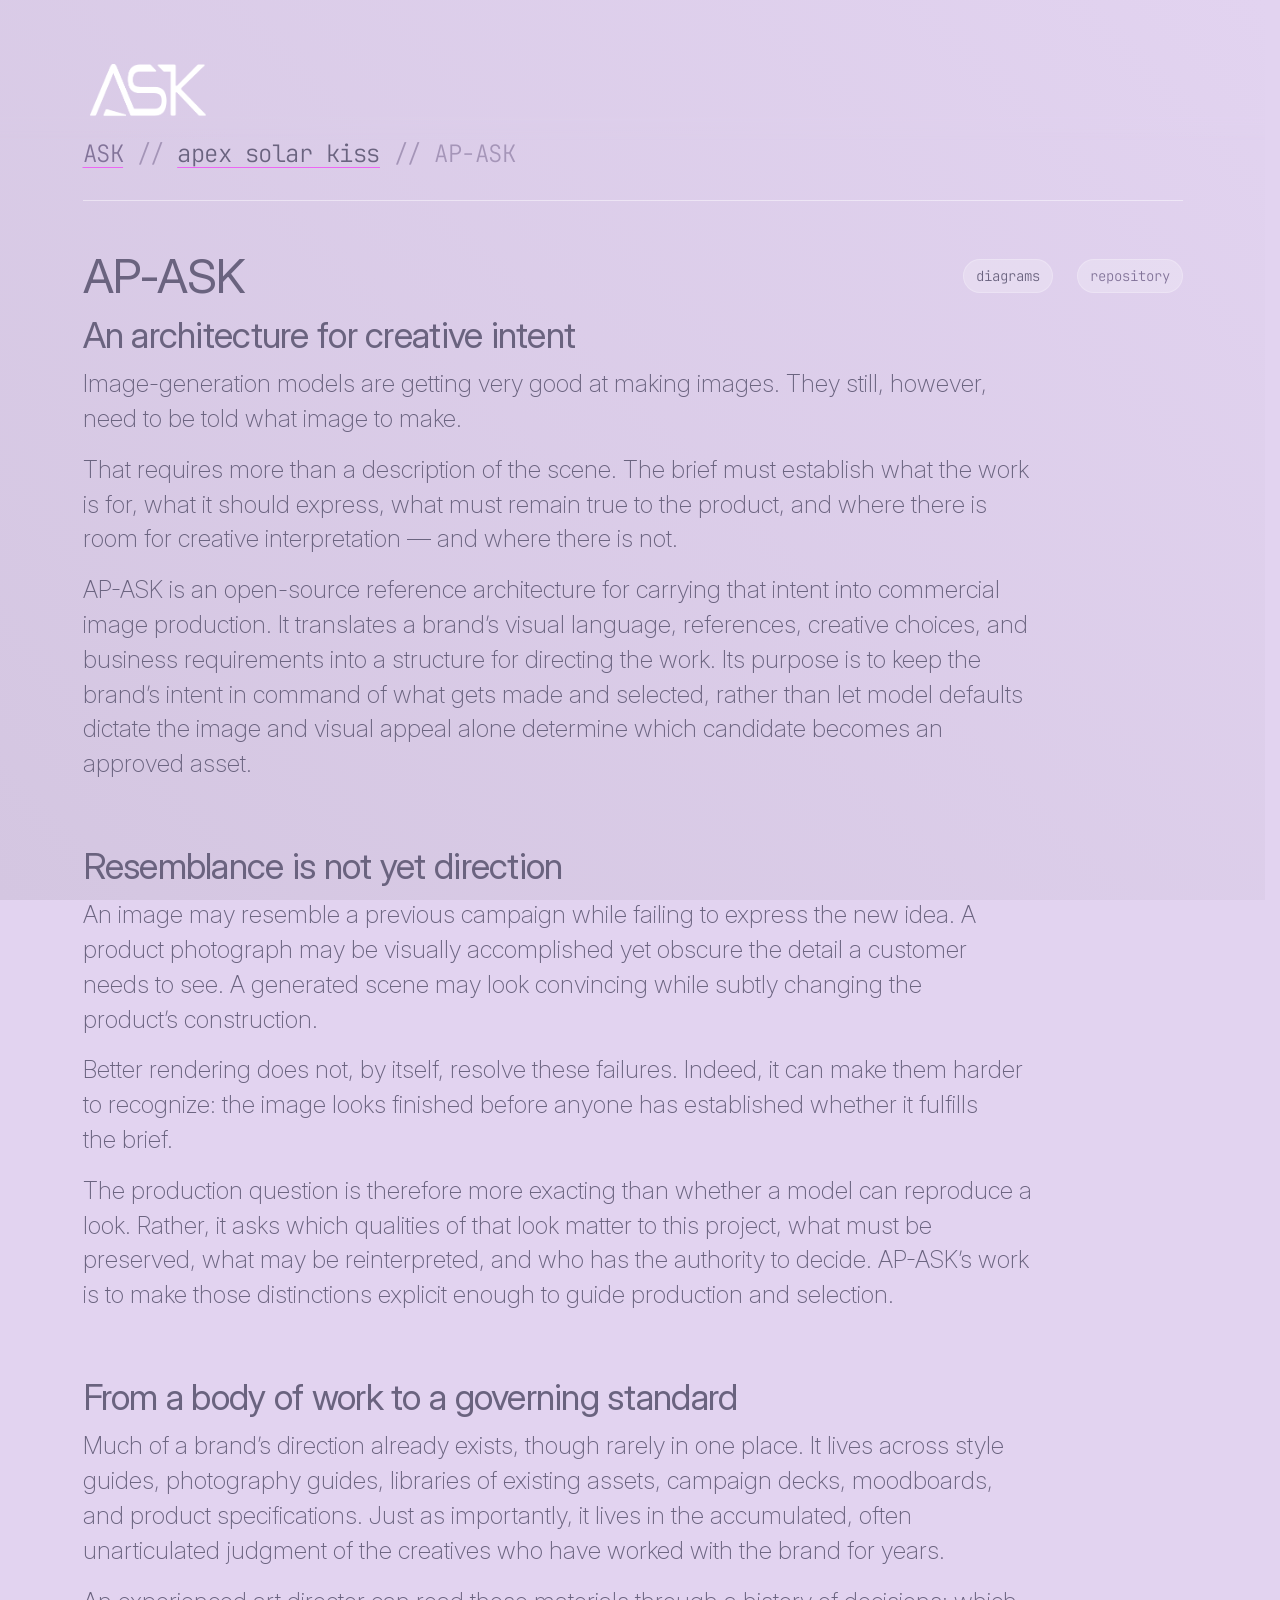
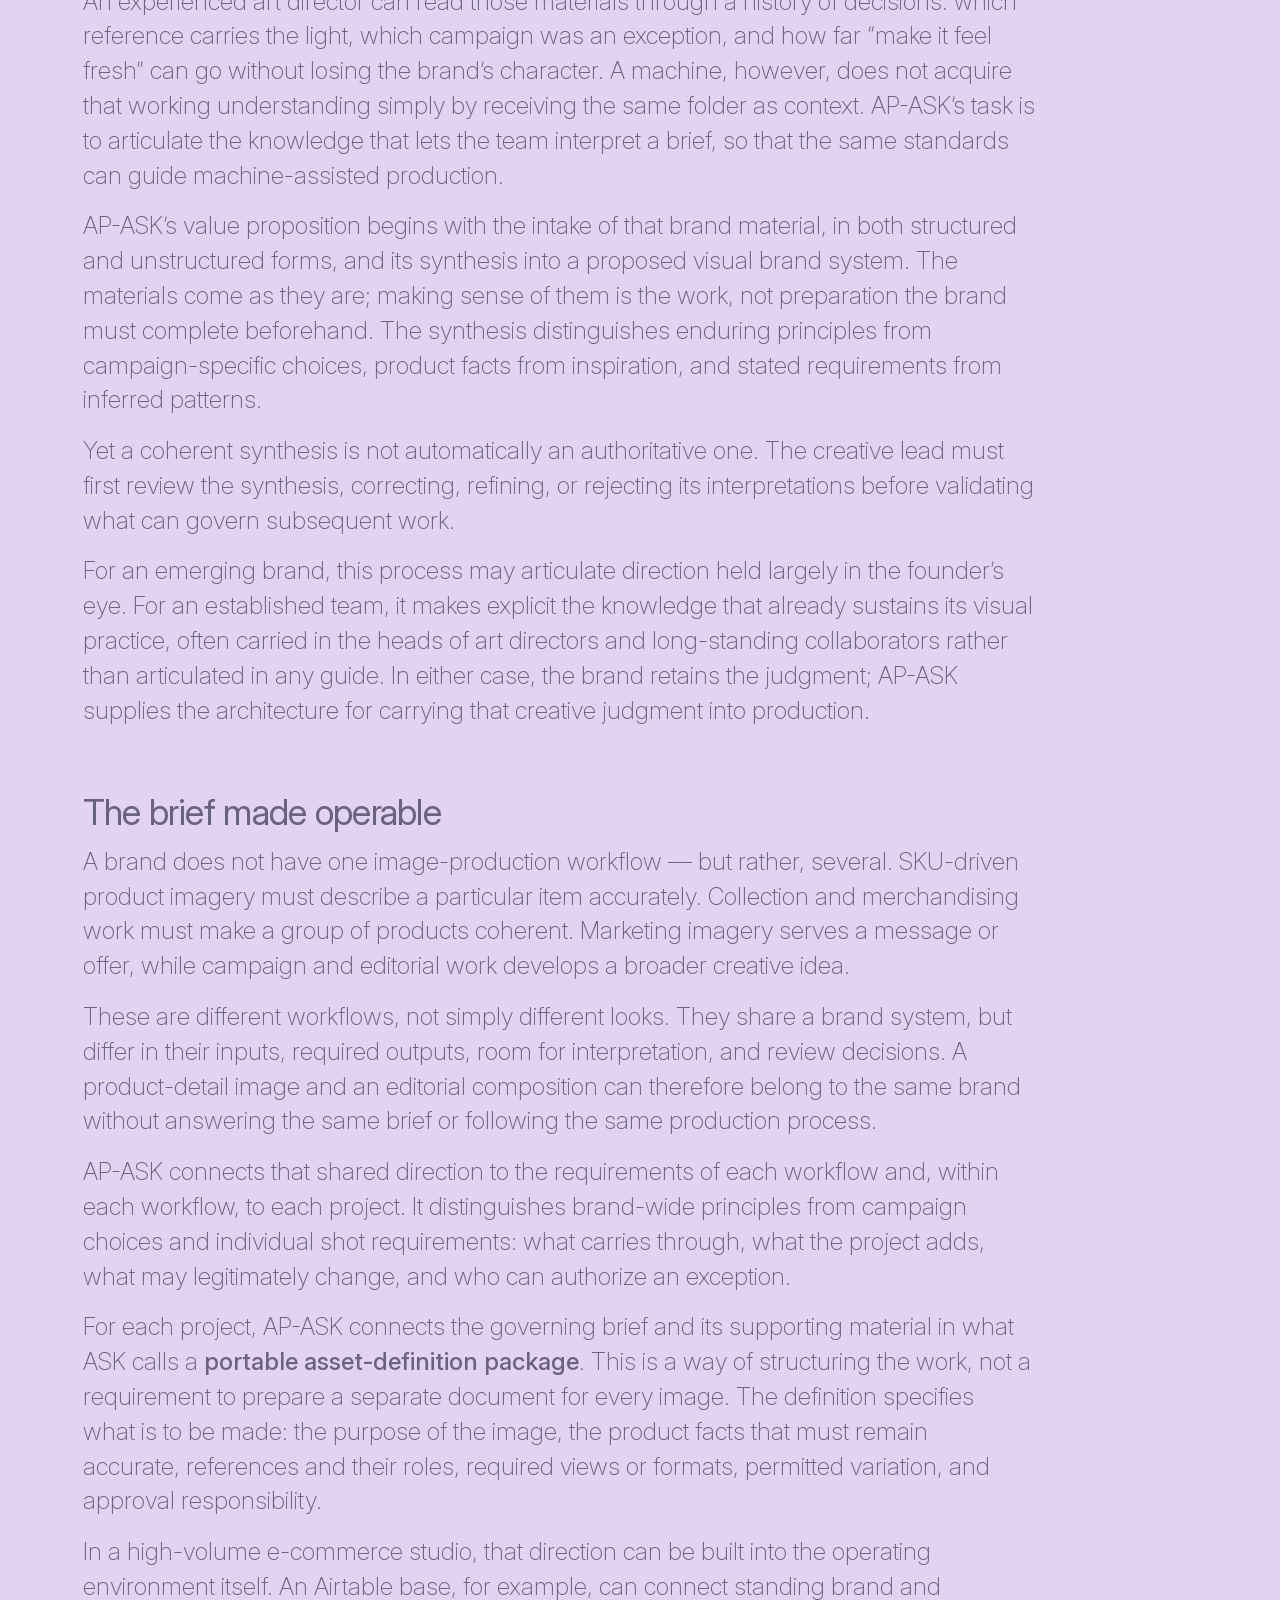
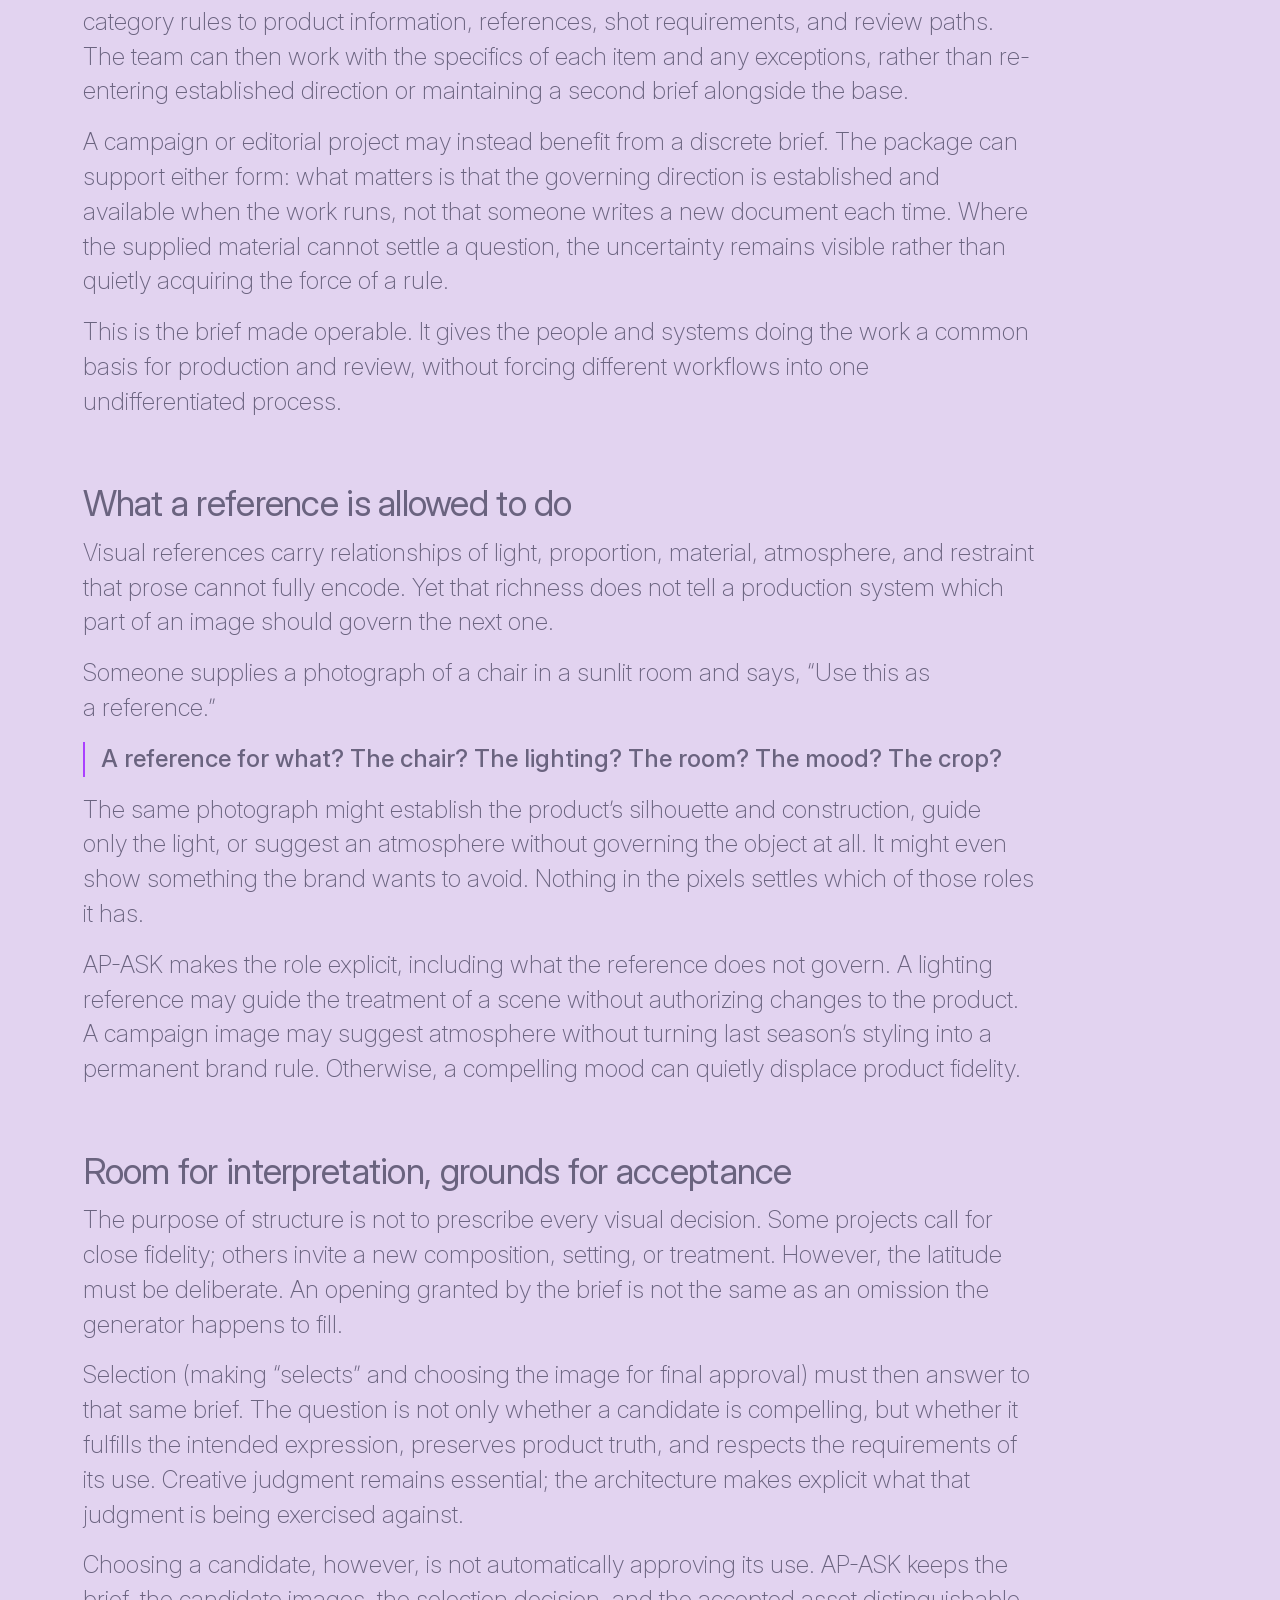
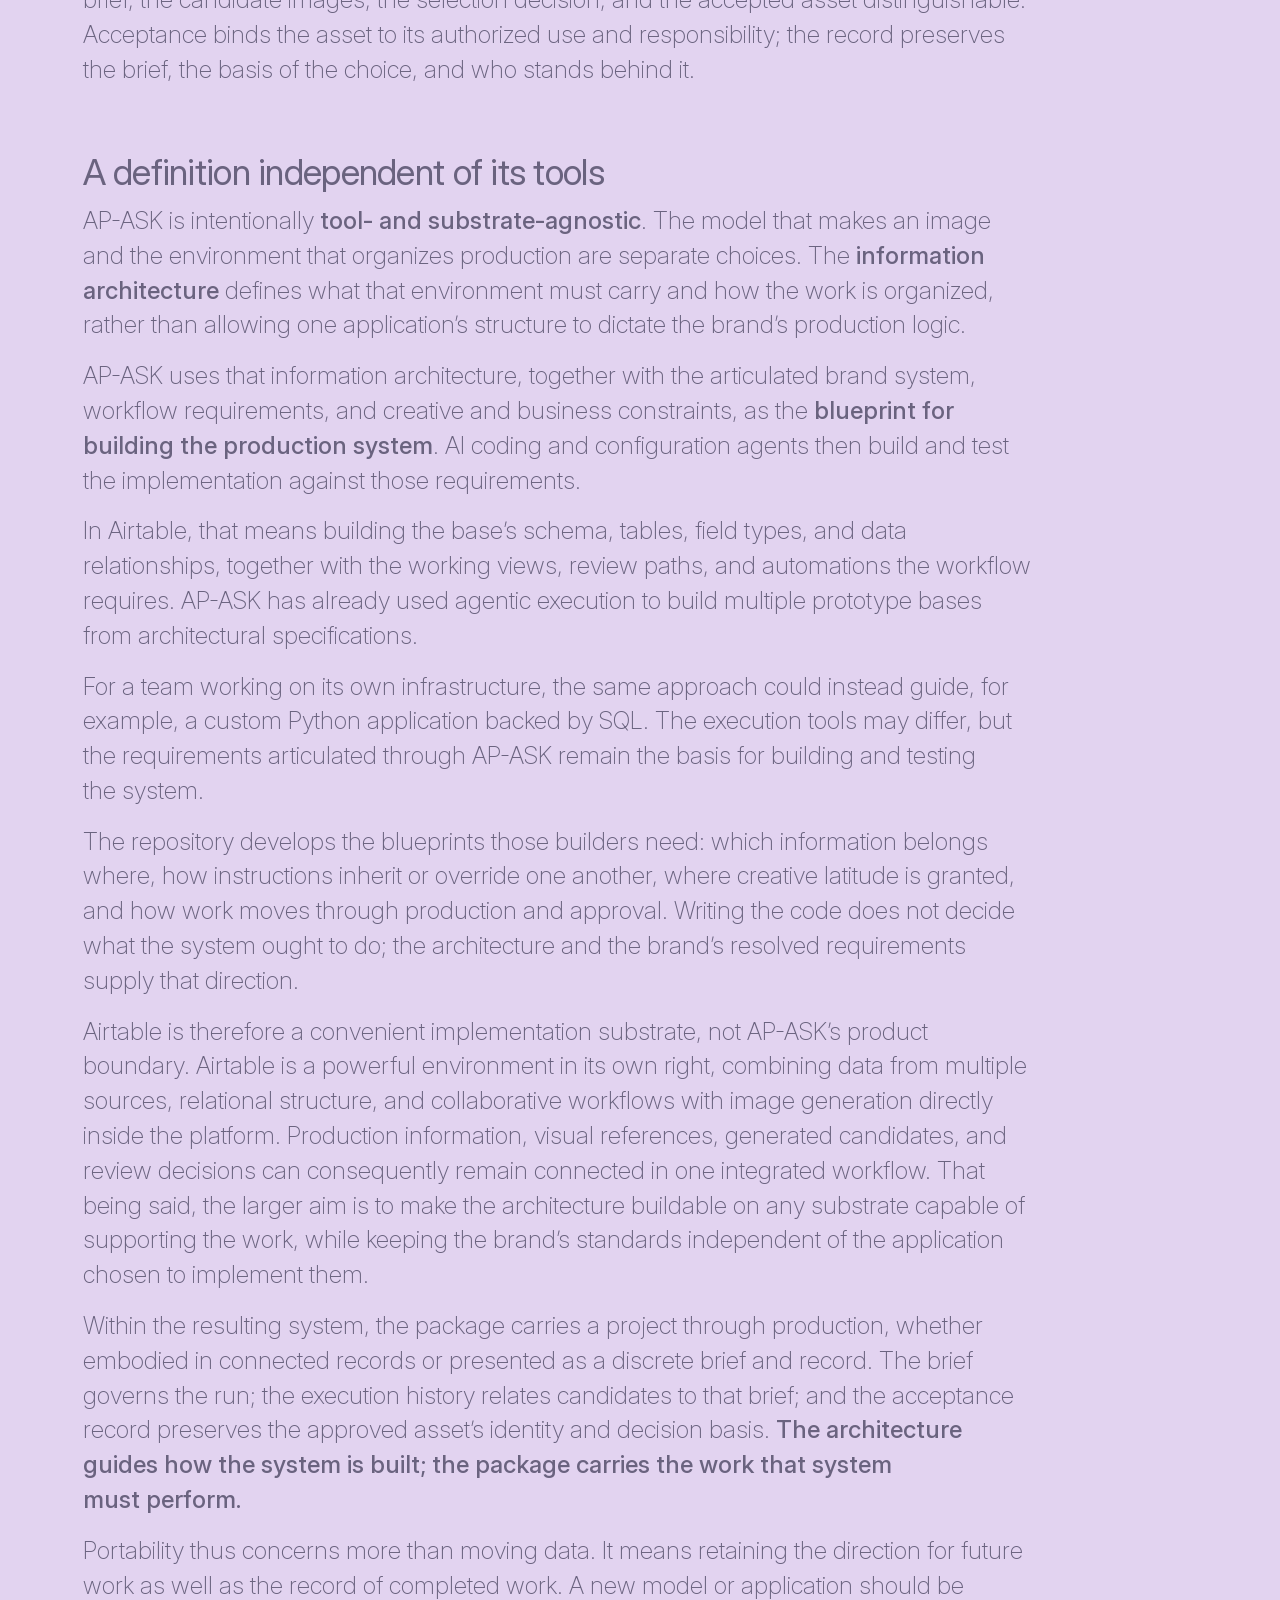
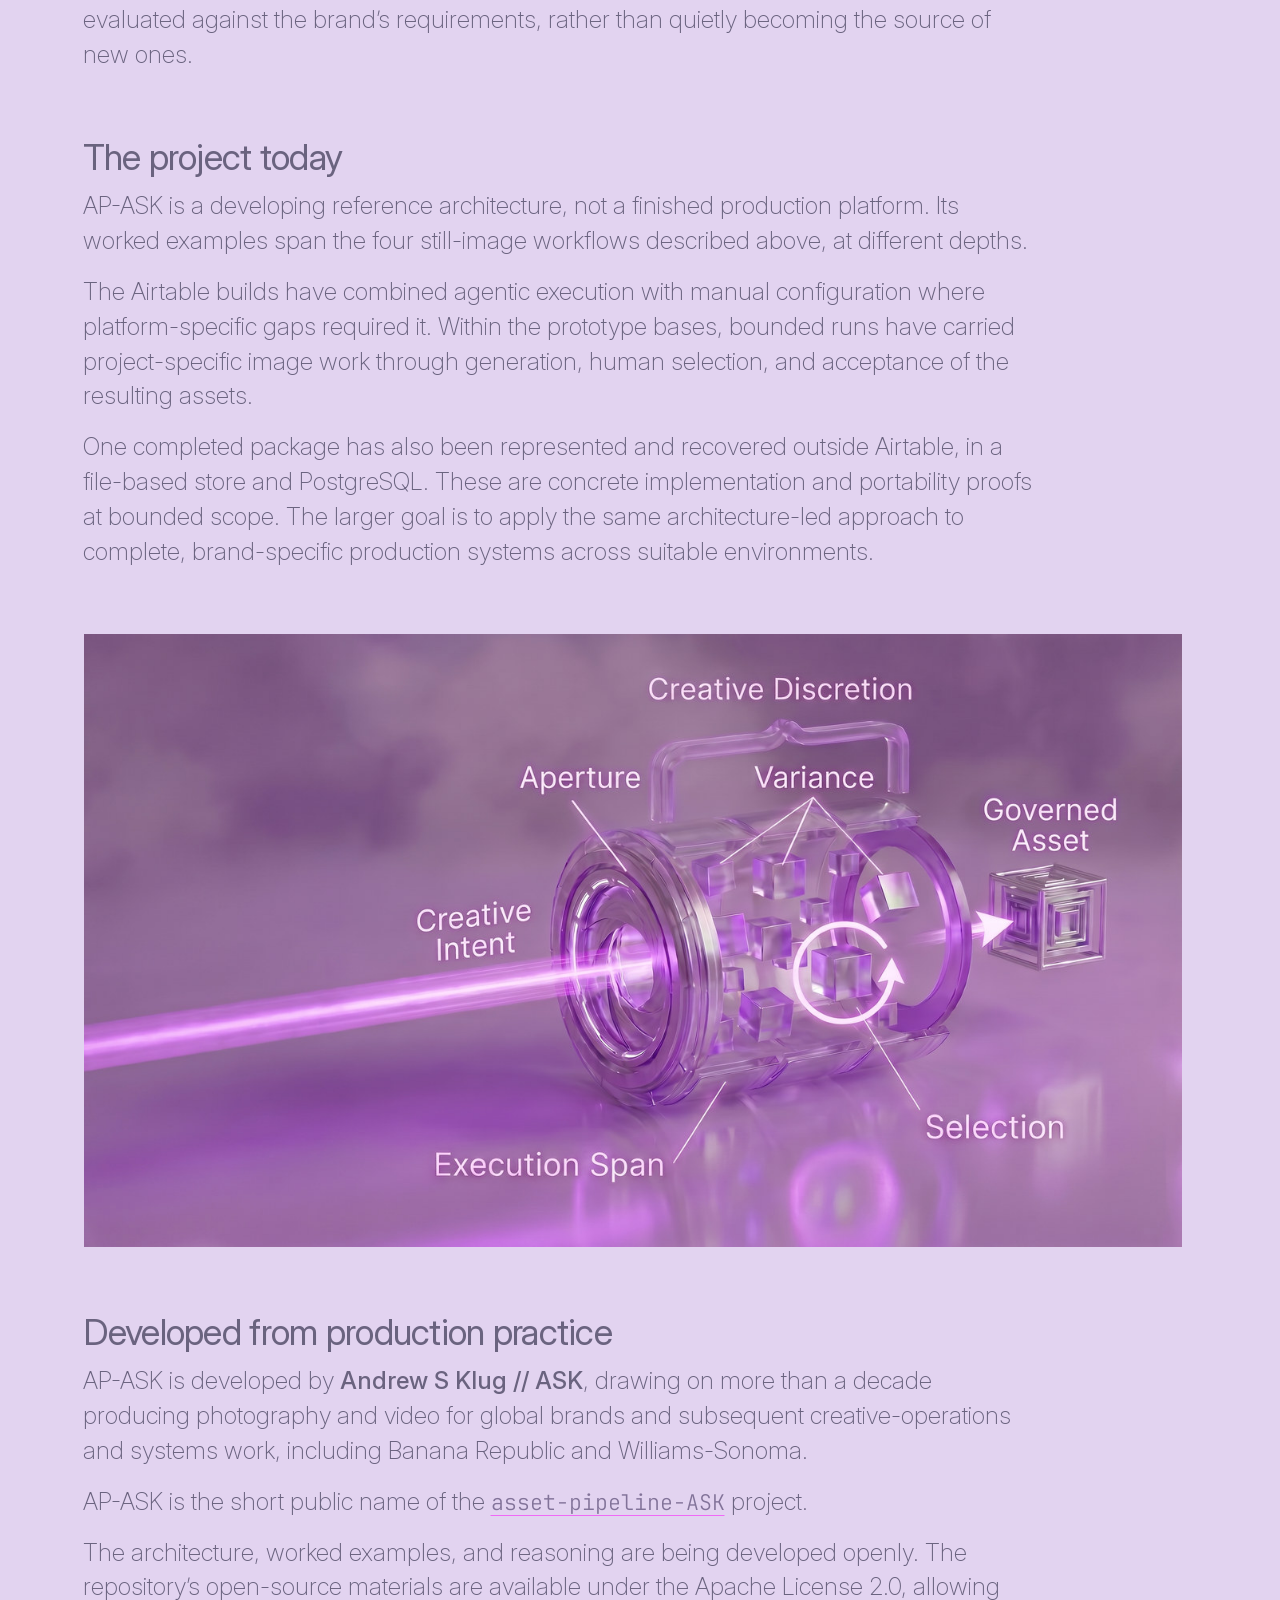
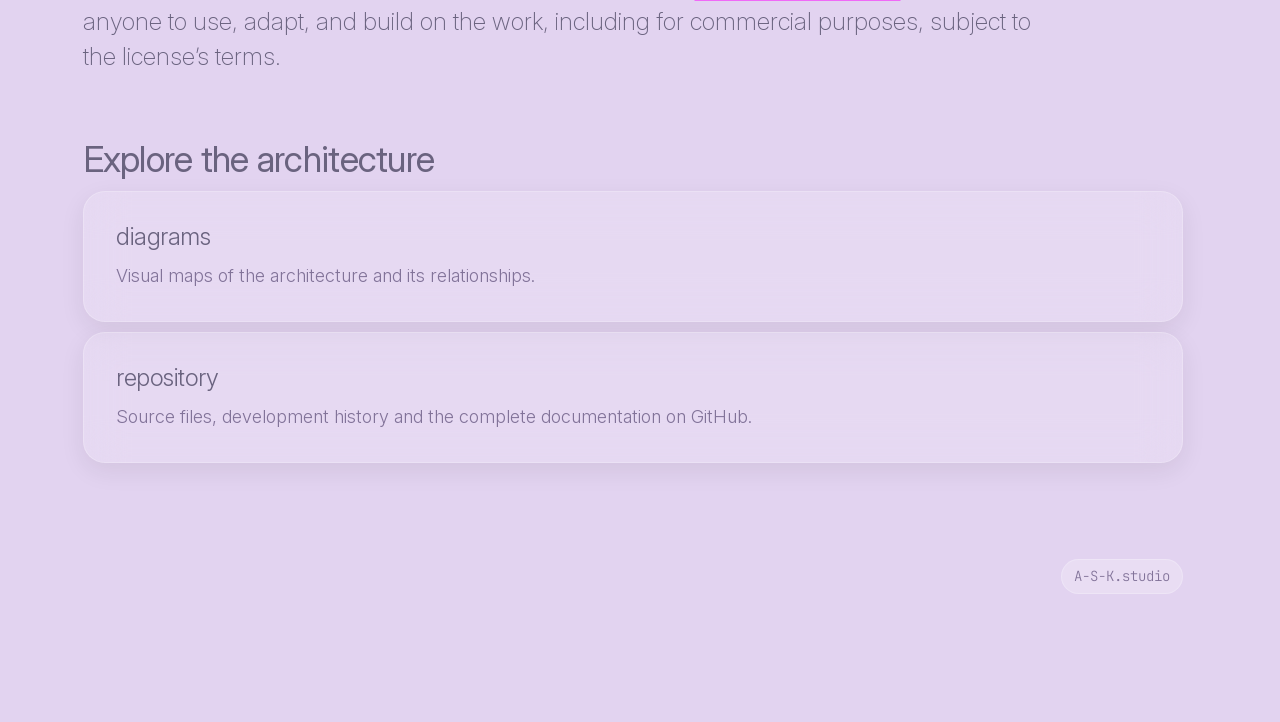
==== docs/index.html @ b85ee7eb "fix(read): give every generated page and front door a canonical address and a link preview Only the " ====
<!DOCTYPE html>
<html lang="en">
<head>
<meta charset="UTF-8">
<meta name="viewport" content="width=device-width, initial-scale=1.0">
<title>AP-ASK // An architecture for creative intent</title>
<meta name="description" content="AP-ASK articulates and encodes a brand’s visual language and creative judgment as a clear, reusable system for image production.">
<meta name="color-scheme" content="light dark">
<link rel="canonical" href="https://asset-pipeline.a-s-k.studio/">
<meta property="og:site_name" content="AP-ASK">
<meta property="og:title" content="AP-ASK // An architecture for creative intent">
<meta property="og:description" content="AP-ASK articulates and encodes a brand’s visual language and creative judgment as a clear, reusable system for image production.">
<meta property="og:type" content="website">
<meta property="og:url" content="https://asset-pipeline.a-s-k.studio/">
<meta property="og:image" content="https://asset-pipeline.a-s-k.studio/og-image.png">
<meta property="og:image:type" content="image/png">
<meta property="og:image:width" content="1200">
<meta property="og:image:height" content="630">
<meta property="og:image:alt" content="ASK wordmark on lavender background">
<meta name="twitter:card" content="summary_large_image">
<meta name="twitter:title" content="AP-ASK // An architecture for creative intent">
<meta name="twitter:description" content="AP-ASK articulates and encodes a brand’s visual language and creative judgment as a clear, reusable system for image production.">
<meta name="twitter:image" content="https://asset-pipeline.a-s-k.studio/og-image.png">
<meta name="twitter:image:alt" content="ASK wordmark on lavender background">
<link rel="icon" type="image/svg+xml" href="/favicon.svg">
<link rel="icon" type="image/png" sizes="32x32" href="/favicon-32.png">
<link rel="apple-touch-icon" href="/apple-touch-icon.png">
<!-- ============================================================
     AP-ASK LANDING PAGE — asset-pipeline-ASK/docs/index.html

     The project's public introduction, served at the deployment root. AP-ASK is
     the short public name of asset-pipeline-ASK; the repository name, the
     domain and every technical identifier are unchanged. The page carries the
     approved pitch in full, in its approved order and wording, and links its
     technical destinations: the diagram collection (diagrams/index.html), the
     technical documentation the site build generates (read/index.html) and the
     repository.

     This page is ASSET-PIPELINE-ASK-OWNED content and composition over vendored
     design-system-ASK carriers: the surface-shell pattern and its navigation
     runtime, the surface-panel, surface-action and surface-text-link visual
     rules and the document register (surface-document), all pinned
     byte-identical under diagrams/_dsa-surface/
     and never hand-edited here. Tokens and fonts resolve from the existing
     diagrams/_dsa-tokens/ mirror, so no second token or font copy exists.

     COMPOSITION. Prose stays prose: the register's roles and compositions set
     the type and the space between them — title, section titles, lede and body,
     one flow of sections. The opening is one titled unit: the title with its
     actions at its right, the descriptor that heads the introduction, and
     the introduction. The reference-question passage is presented as a quotation
     on the shared violet rail, with its wording and authored emphasis
     unchanged. Bold words and phrases inside paragraphs stay inline emphasis.
     Nothing in the pitch is carded; the closing navigation is the shared panel
     stack (EXPLORE).

     ACTIONS. The title's line carries three compact actions at its right,
     centered to it: diagrams, technical docs and repository, so a returning or
     technical reader reaches the technical destinations without reading on.
     They use the shared action styles and the footer's standard spacing; there
     is no sticky navigation.

     EXPLORE. After the author section, "Explore the architecture" offers the
     same three destinations as a stack of full-width shared panels, each with
     one line of support, for a reader who has read the introduction. Like the
     title's line and the figure, the stack spans the content width. It replaces
     the footer's former diagrams + repository pair; the footer keeps the
     A-S-K.studio link.

     BUILD-ONLY LINKS. The technical documentation under read/ is generated by
     the site build and does not exist in a clone. Its action, its panel and its
     navigation entry each sit in a <template data-read-build> fragment, which a
     clone keeps inert and the site build (tools/read/, which declares this page
     a front door) renders by removing the template tags. A clone shows the
     diagrams and repository destinations only.

     FIGURE. One image sits between "The project today" and the author section:
     a conceptual illustration, presented without a heading or caption, so the
     approved text is unchanged. It is presentation, not evidence. Like the
     title's line, it is exempt from the reading measure and spans the content
     width, so its embedded labels stay legible. The page shows one of two
     resized copies, chosen by srcset; the link opens the original file under
     images/, kept byte-identical to the source so its embedded content
     credentials travel with it. The link takes surface-action.css's attention
     edge on its own transparent border, so the edge appears on hover and
     keyboard focus and moves nothing. The img's sizes attribute repeats the
     shell's geometry as numbers, because sizes cannot read custom properties:
     1100px is --surface-shell-content-max and 64px is twice --space-6, the
     page's side padding. A re-vendor that changes either must update sizes.

     SHARE CARD. Link previews carry the ASK card, og-image.png at the deployed
     root, a byte-identical copy of the A-S-K.studio card. It is declared
     explicitly so that a platform falling back to the page's own images never
     picks the figure, and vercel.json serves the figure's files noindex so that
     search results do not use it as the page's thumbnail.

     HEADINGS. The shell's structural title — the breadcrumbed h1, "ASK // apex
     solar kiss // AP-ASK" — is the family locator every shell page carries. The
     project's own heading is the document title, "AP-ASK", with nothing added.

     SHELL LEDE, OMITTED. The shell's header carries a lede describing the
     surface. This page leaves it out: any lede here would be copy beyond the
     approved pitch, so the page opens on the approved text alone.

     TIER BOUNDARY. As on the diagram collection, the shell's mark slot carries
     the ASK-assigned Tier-3 wordmark. The assignment is a property of these
     navigation surfaces and does not make asset-pipeline-ASK ASK-the-entity.
     ============================================================ -->
<link rel="stylesheet" href="diagrams/_dsa-tokens/colors_and_type.css">
<link rel="stylesheet" href="diagrams/_dsa-surface/surface-panel.css">
<link rel="stylesheet" href="diagrams/_dsa-surface/surface-action.css">
<link rel="stylesheet" href="diagrams/_dsa-surface/surface-text-link.css">
<link rel="stylesheet" href="diagrams/_dsa-surface/surface-shell.css">
<link rel="stylesheet" href="diagrams/_dsa-surface/surface-document.css">
<style>
  /* Local delta only: a full-height field, as on the diagram collection, and the
     reading measure, which the shell leaves to the consumer by contract. The
     measure is the one the family's other document page uses; it applies to the
     document's text, while the title's line spans the full width so its actions
     share the footer's right edge, and so do the figure and the closing panel
     stack. */
  body { min-height: 100vh; }
  .ap-pitch > :not(.doc-titled):not(.ap-figure):not(.ap-explore), .ap-pitch > .doc-titled > :not(.ap-title-line) { max-width: 68ch; }
  /* The figure: no user-agent margin, since the flow's gap already spaces it. Its
     link is an image object that adopts the attention edge by class, on the
     bordered anatomy: a 1px border, transparent at rest, which the shared rule
     turns magenta on hover and focus. The image fills the link at every width. */
  .ap-figure { margin: 0; }
  .ap-figure-link { display: block; border: 1px solid transparent; cursor: zoom-in; }
  .ap-figure-link > img { display: block; width: 100%; height: auto; }
  /* The title's line carries the actions at its right, centered to the title and
     spaced like the footer's actions (--space-5); where the line is too narrow for
     the title and the actions, they wrap below it, still at the right. */
  .ap-title-line { display: flex; flex-wrap: wrap; align-items: center; column-gap: var(--space-5); row-gap: var(--space-3); }
  .ap-title-nav { display: flex; flex-wrap: wrap; align-items: center; justify-content: flex-end; gap: var(--space-5); margin-left: auto; }
  /* The closing navigation: the three destinations as a vertical stack of the
     shared panels. The stack's gap is this page's, as on design-system-ASK's
     index; the panels are the shared surface-panel contract. The supporting
     foreground is the one that contract leaves to each surface. */
  .ap-routes { display: flex; flex-direction: column; gap: 10px; }
  .ap-routes .surface-panel-support { color: var(--fg-2); }
</style>
</head>
<body>
<div class="surface">

  <header class="surface-head">
    <div class="surface-head-main">
      <a class="surface-mark" href="index.html" aria-label="AP-ASK home">
        <img class="surface-mark-light" src="diagrams/_dsa-surface/assets/logo-ASK-white.png" alt="" aria-hidden="true" width="2160" height="974">
        <img class="surface-mark-dark" src="diagrams/_dsa-surface/assets/logo-ASK-lavender-ASK.png" alt="" aria-hidden="true" width="2160" height="974">
      </a>
      <!-- BREADCRUMB. The complete public path: the meta-brand front door, the
           apex solar kiss studio route, and this page as the current leaf. The
           panel derives its path from this chain. -->
      <nav class="surface-breadcrumb" aria-label="Breadcrumb">
        <h1 class="surface-title"><a class="org" href="https://a-s-k.studio/">ASK</a> <span class="sep" aria-hidden="true">//</span> <a href="https://a-s-k.studio/apex-solar-kiss">apex solar kiss</a> <span class="sep" aria-hidden="true">//</span> <span class="page" aria-current="page">AP-ASK</span></h1>
      </nav>
    </div>
  </header>

  <hr class="surface-rule">

  <main class="surface-payload">
    <article class="ap-pitch doc-flow" aria-labelledby="ap-ask-title">
      <header class="doc-titled">
        <div class="ap-title-line">
          <h2 class="doc-title" id="ap-ask-title">AP-ASK</h2>
          <div class="ap-title-nav">
            <a class="surface-action" href="diagrams/index.html">diagrams</a>
            <template data-read-build>
            <a class="surface-action surface-action--secondary" href="read/index.html">technical docs</a>
            </template>
            <a class="surface-action surface-action--secondary" href="https://github.com/apexSolarKiss/asset-pipeline-ASK" target="_blank" rel="noopener">repository</a>
          </div>
        </div>
        <h3 class="doc-section-title" id="ap-ask-intro">An architecture for creative intent</h3>
        <div class="doc-prose">
          <p class="doc-lede">Image-generation models are getting very good at making images. They still, however, need to be told what image to make.</p>
          <p class="doc-lede">That requires more than a description of the scene. The brief must establish what the work is for, what it should express, what must remain true to the product, and where there is room for creative interpretation — and where there is not.</p>
          <p class="doc-lede">AP-ASK is an open-source reference architecture for carrying that intent into commercial image production. It translates a brand’s visual language, references, creative choices, and business requirements into a structure for directing the work. Its purpose is to keep the brand’s intent in command of what gets made and selected, rather than let model defaults dictate the image and visual appeal alone determine which candidate becomes an approved asset.</p>
        </div>
      </header>
      <section class="doc-section">
        <h3 class="doc-section-title" id="ap-ask-resemblance-is-not-yet-direction">Resemblance is not yet direction</h3>
        <div class="doc-prose">
          <p class="doc-body">An image may resemble a previous campaign while failing to express the new idea. A product photograph may be visually accomplished yet obscure the detail a customer needs to see. A generated scene may look convincing while subtly changing the product’s construction.</p>
          <p class="doc-body">Better rendering does not, by itself, resolve these failures. Indeed, it can make them harder to recognize: the image looks finished before anyone has established whether it fulfills the brief.</p>
          <p class="doc-body">The production question is therefore more exacting than whether a model can reproduce a look. Rather, it asks which qualities of that look matter to this project, what must be preserved, what may be reinterpreted, and who has the authority to decide. AP-ASK’s work is to make those distinctions explicit enough to guide production and selection.</p>
        </div>
      </section>
      <section class="doc-section">
        <h3 class="doc-section-title" id="ap-ask-from-a-body-of-work-to-a-governing-standard">From a body of work to a governing standard</h3>
        <div class="doc-prose">
          <p class="doc-body">Much of a brand’s direction already exists, though rarely in one place. It lives across style guides, photography guides, libraries of existing assets, campaign decks, moodboards, and product specifications. Just as importantly, it lives in the accumulated, often unarticulated judgment of the creatives who have worked with the brand for years.</p>
          <p class="doc-body">An experienced art director can read those materials through a history of decisions: which reference carries the light, which campaign was an exception, and how far “make it feel fresh” can go without losing the brand’s character. A machine, however, does not acquire that working understanding simply by receiving the same folder as context. AP-ASK’s task is to articulate the knowledge that lets the team interpret a brief, so that the same standards can guide machine-assisted production.</p>
          <p class="doc-body">AP-ASK’s value proposition begins with the intake of that brand material, in both structured and unstructured forms, and its synthesis into a proposed visual brand system. The materials come as they are; making sense of them is the work, not preparation the brand must complete beforehand. The synthesis distinguishes enduring principles from campaign-specific choices, product facts from inspiration, and stated requirements from inferred patterns.</p>
          <p class="doc-body">Yet a coherent synthesis is not automatically an authoritative one. The creative lead must first review the synthesis, correcting, refining, or rejecting its interpretations before validating what can govern subsequent work.</p>
          <p class="doc-body">For an emerging brand, this process may articulate direction held largely in the founder’s eye. For an established team, it makes explicit the knowledge that already sustains its visual practice, often carried in the heads of art directors and long-standing collaborators rather than articulated in any guide. In either case, the brand retains the judgment; AP-ASK supplies the architecture for carrying that creative judgment into production.</p>
        </div>
      </section>
      <section class="doc-section">
        <h3 class="doc-section-title" id="ap-ask-the-brief-made-operable">The brief made operable</h3>
        <div class="doc-prose">
          <p class="doc-body">A brand does not have one image-production workflow — but rather, several. SKU-driven product imagery must describe a particular item accurately. Collection and merchandising work must make a group of products coherent. Marketing imagery serves a message or offer, while campaign and editorial work develops a broader creative idea.</p>
          <p class="doc-body">These are different workflows, not simply different looks. They share a brand system, but differ in their inputs, required outputs, room for interpretation, and review decisions. A product-detail image and an editorial composition can therefore belong to the same brand without answering the same brief or following the same production process.</p>
          <p class="doc-body">AP-ASK connects that shared direction to the requirements of each workflow and, within each workflow, to each project. It distinguishes brand-wide principles from campaign choices and individual shot requirements: what carries through, what the project adds, what may legitimately change, and who can authorize an exception.</p>
          <p class="doc-body">For each project, AP-ASK connects the governing brief and its supporting material in what ASK calls a <strong>portable asset-definition package</strong>. This is a way of structuring the work, not a requirement to prepare a separate document for every image. The definition specifies what is to be made: the purpose of the image, the product facts that must remain accurate, references and their roles, required views or formats, permitted variation, and approval responsibility.</p>
          <p class="doc-body">In a high-volume e-commerce studio, that direction can be built into the operating environment itself. An Airtable base, for example, can connect standing brand and category rules to product information, references, shot requirements, and review paths. The team can then work with the specifics of each item and any exceptions, rather than re-entering established direction or maintaining a second brief alongside the base.</p>
          <p class="doc-body">A campaign or editorial project may instead benefit from a discrete brief. The package can support either form: what matters is that the governing direction is established and available when the work runs, not that someone writes a new document each time. Where the supplied material cannot settle a question, the uncertainty remains visible rather than quietly acquiring the force of a rule.</p>
          <p class="doc-body">This is the brief made operable. It gives the people and systems doing the work a common basis for production and review, without forcing different workflows into one undifferentiated process.</p>
        </div>
      </section>
      <section class="doc-section">
        <h3 class="doc-section-title" id="ap-ask-what-a-reference-is-allowed-to-do">What a reference is allowed to do</h3>
        <div class="doc-prose">
          <p class="doc-body">Visual references carry relationships of light, proportion, material, atmosphere, and restraint that prose cannot fully encode. Yet that richness does not tell a production system which part of an image should govern the next one.</p>
          <p class="doc-body">Someone supplies a photograph of a chair in a sunlit room and says, “Use this as a reference.”</p>
          <blockquote class="doc-quote">
            <p><strong>A reference for what? The chair? The lighting? The room? The mood? The crop?</strong></p>
          </blockquote>
          <p class="doc-body">The same photograph might establish the product’s silhouette and construction, guide only the light, or suggest an atmosphere without governing the object at all. It might even show something the brand wants to avoid. Nothing in the pixels settles which of those roles it has.</p>
          <p class="doc-body">AP-ASK makes the role explicit, including what the reference does not govern. A lighting reference may guide the treatment of a scene without authorizing changes to the product. A campaign image may suggest atmosphere without turning last season’s styling into a permanent brand rule. Otherwise, a compelling mood can quietly displace product fidelity.</p>
        </div>
      </section>
      <section class="doc-section">
        <h3 class="doc-section-title" id="ap-ask-room-for-interpretation-grounds-for-acceptance">Room for interpretation, grounds for acceptance</h3>
        <div class="doc-prose">
          <p class="doc-body">The purpose of structure is not to prescribe every visual decision. Some projects call for close fidelity; others invite a new composition, setting, or treatment. However, the latitude must be deliberate. An opening granted by the brief is not the same as an omission the generator happens to fill.</p>
          <p class="doc-body">Selection (making “selects” and choosing the image for final approval) must then answer to that same brief. The question is not only whether a candidate is compelling, but whether it fulfills the intended expression, preserves product truth, and respects the requirements of its use. Creative judgment remains essential; the architecture makes explicit what that judgment is being exercised against.</p>
          <p class="doc-body">Choosing a candidate, however, is not automatically approving its use. AP-ASK keeps the brief, the candidate images, the selection decision, and the accepted asset distinguishable. Acceptance binds the asset to its authorized use and responsibility; the record preserves the brief, the basis of the choice, and who stands behind it.</p>
        </div>
      </section>
      <section class="doc-section">
        <h3 class="doc-section-title" id="ap-ask-a-definition-independent-of-its-tools">A definition independent of its tools</h3>
        <div class="doc-prose">
          <p class="doc-body">AP-ASK is intentionally <strong>tool- and substrate-agnostic</strong>. The model that makes an image and the environment that organizes production are separate choices. The <strong>information architecture</strong> defines what that environment must carry and how the work is organized, rather than allowing one application’s structure to dictate the brand’s production logic.</p>
          <p class="doc-body">AP-ASK uses that information architecture, together with the articulated brand system, workflow requirements, and creative and business constraints, as the <strong>blueprint for building the production system</strong>. AI coding and configuration agents then build and test the implementation against those requirements.</p>
          <p class="doc-body">In Airtable, that means building the base’s schema, tables, field types, and data relationships, together with the working views, review paths, and automations the workflow requires. AP-ASK has already used agentic execution to build multiple prototype bases from architectural specifications.</p>
          <p class="doc-body">For a team working on its own infrastructure, the same approach could instead guide, for example, a custom Python application backed by SQL. The execution tools may differ, but the requirements articulated through AP-ASK remain the basis for building and testing the system.</p>
          <p class="doc-body">The repository develops the blueprints those builders need: which information belongs where, how instructions inherit or override one another, where creative latitude is granted, and how work moves through production and approval. Writing the code does not decide what the system ought to do; the architecture and the brand’s resolved requirements supply that direction.</p>
          <p class="doc-body">Airtable is therefore a convenient implementation substrate, not AP-ASK’s product boundary. Airtable is a powerful environment in its own right, combining data from multiple sources, relational structure, and collaborative workflows with image generation directly inside the platform. Production information, visual references, generated candidates, and review decisions can consequently remain connected in one integrated workflow. That being said, the larger aim is to make the architecture buildable on any substrate capable of supporting the work, while keeping the brand’s standards independent of the application chosen to implement them.</p>
          <p class="doc-body">Within the resulting system, the package carries a project through production, whether embodied in connected records or presented as a discrete brief and record. The brief governs the run; the execution history relates candidates to that brief; and the acceptance record preserves the approved asset’s identity and decision basis. <strong>The architecture guides how the system is built; the package carries the work that system must perform.</strong></p>
          <p class="doc-body">Portability thus concerns more than moving data. It means retaining the direction for future work as well as the record of completed work. A new model or application should be evaluated against the brand’s requirements, rather than quietly becoming the source of new ones.</p>
        </div>
      </section>
      <section class="doc-section">
        <h3 class="doc-section-title" id="ap-ask-the-project-today">The project today</h3>
        <div class="doc-prose">
          <p class="doc-body">AP-ASK is a developing reference architecture, not a finished production platform. Its worked examples span the four still-image workflows described above, at different depths.</p>
          <p class="doc-body">The Airtable builds have combined agentic execution with manual configuration where platform-specific gaps required it. Within the prototype bases, bounded runs have carried project-specific image work through generation, human selection, and acceptance of the resulting assets.</p>
          <p class="doc-body">One completed package has also been represented and recovered outside Airtable, in a file-based store and PostgreSQL. These are concrete implementation and portability proofs at bounded scope. The larger goal is to apply the same architecture-led approach to complete, brand-specific production systems across suitable environments.</p>
        </div>
      </section>
      <figure class="ap-figure">
        <a class="ap-figure-link surface-attention-edge" href="images/intent-to-governed-asset.jpg">
          <img src="images/intent-to-governed-asset-1376.jpg" srcset="images/intent-to-governed-asset-1376.jpg 1376w, images/intent-to-governed-asset-2200.jpg 2200w" sizes="(min-width: 1164px) 1100px, calc(100vw - 64px)" width="1376" height="768" loading="lazy" decoding="async" alt="Conceptual illustration. A violet beam labeled Creative Intent enters a transparent glass cylinder through a ring labeled Aperture. Inside the cylinder, labeled Execution Span, small glass cubes labeled Variance float beneath a handle-shaped bracket labeled Creative Discretion. A circular arrow labeled Selection marks one cube, and an arrow leads out of the cylinder to a nested cube labeled Governed Asset.">
        </a>
      </figure>
      <section class="doc-section">
        <h3 class="doc-section-title" id="ap-ask-developed-from-production-practice">Developed from production practice</h3>
        <div class="doc-prose">
          <p class="doc-body">AP-ASK is developed by <strong>Andrew S Klug // ASK</strong>, drawing on more than a decade producing photography and video for global brands and subsequent creative-operations and systems work, including Banana Republic and Williams-Sonoma.</p>
          <p class="doc-body">AP-ASK is the short public name of the <a class="surface-text-link" href="https://github.com/apexSolarKiss/asset-pipeline-ASK" target="_blank" rel="noopener"><code class="doc-code">asset-pipeline-ASK</code></a> project.</p>
          <p class="doc-body">The architecture, worked examples, and reasoning are being developed openly. The repository’s open-source materials are available under the <a class="surface-text-link" href="https://github.com/apexSolarKiss/asset-pipeline-ASK/blob/main/LICENSE" target="_blank" rel="noopener">Apache License 2.0</a>, allowing anyone to use, adapt, and build on the work, including for commercial purposes, subject to the license’s terms.</p>
        </div>
      </section>
      <section class="doc-section ap-explore">
        <h3 class="doc-section-title" id="ap-ask-explore-the-architecture">Explore the architecture</h3>
        <nav class="ap-routes" aria-labelledby="ap-ask-explore-the-architecture">
          <a class="surface-panel" href="diagrams/index.html">
            <span class="surface-panel-title">diagrams</span>
            <span class="surface-panel-support">Visual maps of the architecture and its relationships.</span>
          </a>
          <template data-read-build>
          <a class="surface-panel" href="read/index.html">
            <span class="surface-panel-title">technical documentation</span>
            <span class="surface-panel-support">Architecture, specifications and worked examples for implementers and AI-assisted workflows.</span>
          </a>
          </template>
          <a class="surface-panel" href="https://github.com/apexSolarKiss/asset-pipeline-ASK" target="_blank" rel="noopener">
            <span class="surface-panel-title">repository</span>
            <span class="surface-panel-support">Source files, development history and the complete documentation on GitHub.</span>
          </a>
        </nav>
      </section>
    </article>
  </main>

  <footer class="surface-footer">
    <a class="surface-action surface-action--secondary" href="https://a-s-k.studio/" target="_blank" rel="noopener">A-S-K.studio</a>
  </footer>

  <!-- Responsive navigation. The identity mark discloses the panel. The diagram
       collection and the technical documentation are this page's children, the
       latter build-only, as above; the repository is a utility destination and
       sits in the utility row, not in the ancestry. -->
  <template class="surface-nav-source">
    <ul class="surface-nav-local">
      <li data-surface-nav-current>
        <ul>
          <li><a href="diagrams/index.html">diagrams</a></li>
          <template data-read-build>
          <li><a href="read/index.html">technical documentation</a></li>
          </template>
        </ul>
      </li>
    </ul>
    <p class="surface-nav-utilities">
      <a class="surface-action surface-action--secondary" href="https://github.com/apexSolarKiss/asset-pipeline-ASK" target="_blank" rel="noopener">repository</a>
    </p>
  </template>

</div>

<script src="diagrams/_dsa-surface/surface-shell.js"></script>
</body>
</html>
---- docs/diagrams/_dsa-tokens/colors_and_type.css ----
/* =========================================================================
   ASK Design System — Foundational tokens

   Source of truth: ASK's canonical `visual-identity-system.md`.
   This file is a downstream implementation of that spec. When the two
   disagree, the canonical file wins.

   Type: Inter for interface + display; JetBrains Mono for code, technical
   and tabular data. Contrast is weight, not size.
   Color: two diagonal gradients, a core identity set, with sanctioned surface,
   UI accents (2) and emphasis accents (3, sparing).
   ========================================================================= */

/* =========================================================================
   Tier model (internal organization)

   Tokens below are organized into three internally-demarcated zones so
   future ASK-family instances can extract cleanly:

     TIER 1 — Foundation (identity-free, reusable)
       spacing, type scale, motion, radii, semantic role tokens, the
       light/dark gradient mechanism. Reusable beyond ASK; no identity bound.

     TIER 2 — ASK design language (family DNA, inheritable)
       palette values, lavender-ASK (#D4C6E1) named color, the two specific
       45deg gradient stops, Inter + JetBrains Mono type choices. Inheritable
       by ASK-family child instances. The --ask-* variable prefix is the
       canonical implementation namespace for these Tier 2 tokens; it travels
       with Tier 2 by reference and does not itself create Tier 3 identity.

     TIER 3 — ASK instance identity (NOT inherited by children)
       ASK's Tier 3 consists of the ASK name and logo-ASK wordmark
       (in assets/, not this file). The file header above identifies the
       owner carrier for provenance; it is not child-instance identity.
       Child ASK-family instances supply their own Tier 3.

   Section comments below mark which tier each block belongs to. Do not fuse
   Tier 2 values into Tier 1 primitives or bleed Tier 3 into Tier 2.
   ========================================================================= */

/* ==== TIER 2 — Type choices (Inter, JetBrains Mono) ==== */

@font-face {
  font-family: 'Inter';
  src: url('fonts/InterVariable.woff2') format('woff2-variations'),
       url('fonts/InterVariable.woff2') format('woff2');
  font-weight: 100 900;
  font-style: normal;
  font-display: swap;
}
@font-face {
  font-family: 'Inter';
  src: url('fonts/InterVariable-Italic.woff2') format('woff2-variations'),
       url('fonts/InterVariable-Italic.woff2') format('woff2');
  font-weight: 100 900;
  font-style: italic;
  font-display: swap;
}
@font-face {
  font-family: 'JetBrains Mono';
  src: url('fonts/JetBrainsMono.woff2') format('woff2-variations'),
       url('fonts/JetBrainsMono.woff2') format('woff2');
  font-weight: 100 800;
  font-style: normal;
  font-display: swap;
}
@font-face {
  font-family: 'JetBrains Mono';
  src: url('fonts/JetBrainsMono-Italic.woff2') format('woff2-variations'),
       url('fonts/JetBrainsMono-Italic.woff2') format('woff2');
  font-weight: 100 800;
  font-style: italic;
  font-display: swap;
}

:root {
  /* ==== TIER 2 — ASK design language (palette values + named lavender-ASK) ==== */
  /* ---------- Core set — backgrounds, wordmark, dark-mode text ---------- */
  --ask-white:          #FFFFFF;   /* light-mode WORDMARK (brand mark) — not body text */
  --ask-lavender-light: #E2D3F0;   /* light gradient, top-right; also the light browser / under-page edge */
  --ask-lavender-dark:  #D4C6E1;   /* lavender-ASK — light gradient bottom-left + dark-mode text */
  --ask-ink-light:      #201D26;   /* dark gradient, bottom-left */
  --ask-ink-dark:       #0A090C;   /* dark gradient, top-right */

  /* Named alias: #D4C6E1 is canonically "lavender-ASK". The --ask-lavender-dark
     CSS variable name is retained for backwards compatibility; --ask-lavender-ask
     is the canonical alias going forward. Both resolve to the same hex. */
  --ask-lavender-ask:   #D4C6E1;

  /* ---------- Foreground value (Tier-1 --fg-1 references this; role value, not a brand-named color) ---------- */
  --ask-fg-light:       #6A637F;   /* default light-mode foreground — the approved dark purple (A-S-K.studio, diagrams, artifact templates) */

  /* ---------- Surface (card / container fill) ---------- */
  --ask-surface:        #BFB3D4;
  --ask-surface-hover:  #C9BCDE;

  /* ---------- UI accents (muted, secondary use) ---------- */
  --ask-ui-accent-1:    #8B79A2;   /* muted plum */
  --ask-ui-accent-2:    #AE87C2;   /* lavender-mid */

  /* ---------- Emphasis accents (sparing — three only) ---------- */
  --ask-emphasis-magenta: #FF00FF;
  --ask-emphasis-violet:  #AA40FF;
  --ask-emphasis-cyan:    #00BEFF;

  /* ==== TIER 1 — Foundation (semantic role tokens; gradient mechanism uses Tier 2 values) ==== */
  /* ---------- Semantic — Light mode (default) ---------- */
  --bg-from: var(--ask-lavender-dark);                /* bottom-left */
  --bg-to:   var(--ask-lavender-light);               /* top-right */
  --bg-gradient: linear-gradient(45deg, var(--bg-from) 0%, var(--bg-to) 100%);

  --fg-1: var(--ask-fg-light);                        /* default light-mode foreground — the approved dark purple #6A637F */
  --fg-2: #827399;                                    /* secondary text */
  --fg-3: rgba(130, 115, 153, 0.62);                  /* tertiary / hint */
  --fg-on-card: var(--fg-high-contrast);              /* fixed high-contrast foreground for the FIXED --surface-solid fill. Theme-invariant on purpose: --surface-solid does not flip, so a foreground that did would fail against it in one mode */
  --fg-high-contrast: var(--ask-ink-light);           /* OPT-IN high-contrast role (#201D26). It never rebinds the general gradient-surface foreground roles — --fg-1/-2/-3 stay as approved — is never the default foreground, and is never selected by font size. A bounded element or region may opt in only once registered: approved uses are listed in README.md under "High-contrast foreground — registered uses", and a new one requires measured need, explicit ASK authorization, and registration there before merge */

  --line-1: rgba(255, 255, 255, 0.45);                /* hairline divider */
  --line-2: rgba(255, 255, 255, 0.22);                /* fainter rule */
  --line-inverse: rgba(32, 29, 38, 0.16);

  --surface-glass:   rgba(255, 255, 255, 0.14);       /* frosted card */
  --surface-glass-2: rgba(255, 255, 255, 0.24);       /* frosted card, lifted */
  --surface-solid:   var(--ask-surface);
  --surface-hover:   var(--ask-surface-hover);

  --shadow-sm: 0 1px 2px rgba(32, 29, 38, 0.06);
  --shadow-md: 0 8px 24px rgba(32, 29, 38, 0.08);
  --shadow-lg: 0 24px 60px rgba(32, 29, 38, 0.12);
  --shadow-glow: 0 0 0 1px rgba(255,255,255,0.35), 0 8px 32px rgba(139,121,162,0.18);

  /* ==== TIER 2 — Type choices (font families) ==== */
  /* ---------- Type ---------- */
  --font-sans: 'Inter', ui-sans-serif, system-ui, -apple-system, 'Segoe UI', Roboto, sans-serif;
  --font-mono: 'JetBrains Mono', ui-monospace, 'SF Mono', Menlo, monospace;

  /* ==== TIER 1 — Foundation (type scale, spacing, radii, motion) ==== */
  /* Canonical scale: contrast is weight, not size. */
  --fs-display: 96px;       /* hero only */
  --fs-h1: 48px;
  --fs-h2: 36px;
  --fs-h3: 28px;
  --fs-body: 24px;
  --fs-small: 18px;
  --fs-caption: 14px;

  --fw-extralight: 200;
  --fw-light: 300;
  --fw-regular: 400;
  --fw-medium: 500;
  --fw-semibold: 600;

  --lh-display: 1.02;
  --lh-heading: 1.12;
  --lh-body: 1.45;
  --lh-tight: 1.2;

  --tracking-tight: -0.02em;
  --tracking-normal: 0;
  --tracking-wide: 0.08em;
  --tracking-caption: 0.14em;
  --tracking-display: -0.035em;

  /* ---------- Spacing (4-px base) ---------- */
  --space-0: 0;
  --space-1: 4px;
  --space-2: 8px;
  --space-3: 12px;
  --space-4: 16px;
  --space-5: 24px;
  --space-6: 32px;
  --space-7: 48px;
  --space-8: 64px;
  --space-9: 96px;
  --space-10: 128px;

  /* ---------- Radii ---------- */
  --radius-xs: 4px;
  --radius-sm: 8px;
  --radius-md: 14px;
  --radius-lg: 22px;
  --radius-xl: 32px;
  --radius-pill: 999px;

  /* ---------- Motion ---------- */
  --ease-out: cubic-bezier(0.22, 1, 0.36, 1);
  --ease-in-out: cubic-bezier(0.65, 0, 0.35, 1);
  --dur-1: 120ms;
  --dur-2: 220ms;
  --dur-3: 420ms;
  --dur-4: 720ms;
}

/* ==== TIER 1 — Foundation (dark-mode mechanism; references Tier 2 values) ==== */
/* ---------- Dark mode ---------- */
:root[data-theme="dark"],
.theme-dark {
  --bg-from: var(--ask-ink-light);                    /* bottom-left */
  --bg-to:   var(--ask-ink-dark);                     /* top-right */
  --bg-gradient: linear-gradient(45deg, var(--bg-from) 0%, var(--bg-to) 100%);

  --fg-1: var(--ask-lavender-dark);
  --fg-2: rgba(212, 198, 225, 0.72);
  --fg-3: rgba(212, 198, 225, 0.48);

  --line-1: rgba(212, 198, 225, 0.22);
  --line-2: rgba(212, 198, 225, 0.10);
  --line-inverse: rgba(212, 198, 225, 0.16);

  --surface-glass:   rgba(212, 198, 225, 0.06);
  --surface-glass-2: rgba(212, 198, 225, 0.10);

  --shadow-sm: 0 1px 2px rgba(0, 0, 0, 0.4);
  --shadow-md: 0 8px 24px rgba(0, 0, 0, 0.45);
  --shadow-lg: 0 24px 60px rgba(0, 0, 0, 0.55);
  --shadow-glow: 0 0 0 1px rgba(212,198,225,0.18), 0 8px 32px rgba(0,0,0,0.6);
}

/* ==== TIER 1 — Foundation (auto dark-mode bridge: OS preference under no-explicit-theme guard; mirrors explicit dark-mode values) ==== */
/* ---------- Dark mode — auto (OS preference) ---------- */
@media (prefers-color-scheme: dark) {
  :root:not([data-theme="light"]):not([data-theme="dark"]) {
    --bg-from: var(--ask-ink-light);                    /* bottom-left */
    --bg-to:   var(--ask-ink-dark);                     /* top-right */
    --bg-gradient: linear-gradient(45deg, var(--bg-from) 0%, var(--bg-to) 100%);

    --fg-1: var(--ask-lavender-dark);
    --fg-2: rgba(212, 198, 225, 0.72);
    --fg-3: rgba(212, 198, 225, 0.48);

    --line-1: rgba(212, 198, 225, 0.22);
    --line-2: rgba(212, 198, 225, 0.10);
    --line-inverse: rgba(212, 198, 225, 0.16);

    --surface-glass:   rgba(212, 198, 225, 0.06);
    --surface-glass-2: rgba(212, 198, 225, 0.10);

    --shadow-sm: 0 1px 2px rgba(0, 0, 0, 0.4);
    --shadow-md: 0 8px 24px rgba(0, 0, 0, 0.45);
    --shadow-lg: 0 24px 60px rgba(0, 0, 0, 0.55);
    --shadow-glow: 0 0 0 1px rgba(212,198,225,0.18), 0 8px 32px rgba(0,0,0,0.6);
  }
}

/* ==== TIER 1 — Foundation (base resets, semantic typography, utilities; references Tier 2 type + role tokens) ==== */
/* =========================================================================
   Base resets + semantic typography
   ========================================================================= */
/* ---------- Browser / under-page edge — ROOT-ONLY ----------
   The browser derives its under-page area (the over-scroll pocket above and
   below the document) from a SOLID background colour, and its scrollbar and
   form-control rendering from `color-scheme`. Both are page-wide, so both are
   owned by the ROOT and nowhere else.

   `--bg-edge` is the Tier-1 semantic role; it binds the existing palette values
   and creates none. The base reset below paints it on `html` UNDER the gradient,
   so nothing on the page changes visually — the gradient still covers the
   viewport, and the solid only shows where the browser reaches past the document.

   Root-scoped on purpose. The general dark-mode blocks above deliberately also
   match a DESCENDANT `.theme-dark`, which is correct for local subtree theming
   but cannot be correct here: custom properties inherit downward, so a
   `.theme-dark` on `body` would resolve dark for the subtree while `html` — the
   element that actually owns the canvas — kept the light edge, giving dark
   content inside the root-owned browser edge. These selectors therefore match the root
   only, and a descendant `.theme-dark` deliberately leaves the canvas alone. */
:root {
  --bg-edge: var(--ask-lavender-light);
  color-scheme: light;
}
:root[data-theme="dark"],
:root.theme-dark {
  --bg-edge: var(--ask-ink-dark);
  color-scheme: dark;
}
@media (prefers-color-scheme: dark) {
  :root:not([data-theme="light"]):not([data-theme="dark"]):not(.theme-dark) {
    --bg-edge: var(--ask-ink-dark);
    color-scheme: dark;
  }
}

html, body {
  margin: 0;
  /* LONGHAND, deliberately. The `background` shorthand resets background-color to
     transparent, which is what left the canvas with no solid layer to derive the
     edge from. Written as longhands so a later edit cannot silently undo it. */
  background-image: var(--bg-gradient);
  background-attachment: fixed;
  color: var(--fg-1);
  font-family: var(--font-sans);
  font-size: var(--fs-body);
  font-weight: var(--fw-extralight);
  line-height: var(--lh-body);
  letter-spacing: var(--tracking-normal);
  -webkit-font-smoothing: antialiased;
  text-rendering: optimizeLegibility;
}
/* The root carries the solid edge; the body stays transparent so the root's
   background is what propagates to the canvas. */
html { background-color: var(--bg-edge); }
body { background-color: transparent; }

h1, .h1 {
  font-family: var(--font-sans);
  font-size: var(--fs-h1);
  font-weight: var(--fw-regular);
  line-height: var(--lh-heading);
  letter-spacing: var(--tracking-tight);
  margin: 0 0 var(--space-5) 0;
  color: var(--fg-1);
  text-wrap: pretty;
}

h2, .h2 {
  font-family: var(--font-sans);
  font-size: var(--fs-h2);
  font-weight: var(--fw-regular);
  line-height: var(--lh-heading);
  letter-spacing: var(--tracking-tight);
  margin: 0 0 var(--space-4) 0;
  color: var(--fg-1);
  text-wrap: pretty;
}

h3, .h3 {
  font-family: var(--font-sans);
  font-size: var(--fs-h3);
  font-weight: var(--fw-light);
  line-height: var(--lh-tight);
  letter-spacing: var(--tracking-tight);
  margin: 0 0 var(--space-3) 0;
  color: var(--fg-1);
}

p, .body {
  font-size: var(--fs-body);
  font-weight: var(--fw-extralight);
  line-height: var(--lh-body);
  margin: 0 0 var(--space-4) 0;
  color: var(--fg-1);
  text-wrap: pretty;
}

.small  { font-size: var(--fs-small); font-weight: var(--fw-light); }
.caption{ font-size: var(--fs-caption); font-weight: var(--fw-regular); letter-spacing: var(--tracking-caption); text-transform: uppercase; color: var(--fg-2); }

.display {
  font-size: var(--fs-display);
  font-weight: var(--fw-extralight);
  line-height: var(--lh-display);
  letter-spacing: var(--tracking-display);
}

a {
  color: inherit;
  text-decoration: none;
  border-bottom: 1px solid var(--line-1);
  transition: border-color var(--dur-2) var(--ease-out), opacity var(--dur-2) var(--ease-out);
}
a:hover { border-bottom-color: currentColor; opacity: 0.92; }

/* Mono is for code, technical and tabular data only. */
code, kbd, pre, samp, .mono, [data-mono] {
  font-family: var(--font-mono);
  font-size: 0.9em;
  font-weight: var(--fw-light);
}

.tabular {
  font-family: var(--font-mono);
  font-variant-numeric: tabular-nums;
}

/* ==== TIER 2 — ASK design language (gradient utility classes carry the canonical 45deg stops) ==== */
/* =========================================================================
   Utility — backgrounds
   ========================================================================= */
.bg-ask-light { background: linear-gradient(45deg, #D4C6E1 0%, #E2D3F0 100%); color: var(--fg-1); }
.bg-ask-dark  { background: linear-gradient(45deg, #201D26 0%, #0A090C 100%); color: #D4C6E1; }
---- docs/diagrams/_dsa-surface/surface-panel.css ----
/* =========================================================================
   surface-panel — shared visual contract for live content panels.

   An OPT-IN LIVE-SURFACE VISUAL RULE under Foundations. It is not an artifact
   scaffold, not a surface pattern, not a component, and it is deliberately
   none of those: it owns PRESENTATION ONLY, and it owns no markup and no
   semantics. There is no template here, no required element, and no generated
   preview — a consuming surface writes its own markup and applies these
   classes to it.

   That boundary is the whole point. Two semantic forms share this appearance
   while sharing neither structure nor behavior:

     full-panel link    the panel element IS a native <a>; the whole panel is
                        the hit target and it contains no other link
     inert + internal   the panel is an <article> or <div> and carries its own
       links            links inside it — nav, chips, or action rows

   A component or a shared markup partial would have to either permit a link
   nested inside a link — invalid, and an accessibility defect — or flatten a
   difference that is real. A stylesheet does neither. It also means adopting
   this costs a consumer nothing structurally: add the classes, delete the
   local re-derivation.

   What it does NOT own, on purpose:

     support-copy foreground   each consuming surface owns its own; this
                               module sets none.
     interaction on inert      an <article> or <div> panel gets no hover, no
       panels                  press, and no pointer affordance from here. Only
                               a.surface-panel is given the repo's interaction
                               contract, because only it is actually pressable.
     layout of the payload     a consumer's own actions, chips, metadata rows,
                               and grids stay the consumer's.

   It introduces no token or new palette value. Geometry and the interaction
   edge retain raw literals where no role token exists — the 20px blur, an
   established value, and the 0.5px light-theme attention ring, new with the
   hover and focus treatment; neither has a token to resolve through. Every text
   size resolves through the foundation scale, and reusable colors resolve
   through existing roles. An unruled raw color or raw text size here is a
   defect.

   Scope: live content panels carrying a primary title, supporting copy, and
   optionally metadata and actions. Shared rectangularity is not shared
   semantics — token specimens, diagram nodes, artifact-scaffold cards, chips,
   badges, lightboxes, and image cards are NOT this population and must not be
   conformed to it.

   THE GLASS RECIPE IS AUTHORED HERE, ONCE. A panel selects three things that
   are governed separately: the page material (the glass fill, the 20px blur and
   the hairline edge), free attachment (every corner at --radius-lg) and raised
   elevation (--shadow-md). surface-treatments.css offers each of those as its
   own axis class, for a separate surface that is not a content panel. The axis
   classes share these declarations by selector grouping and never restate
   them, so a change to the recipe here reaches both. The panel material, which
   does not blur, shares the fill and the edge the same way. Four rules name the
   raised-elevation token again, because a box-shadow list cannot compose across
   rules: the linked panel's hover and focus rules below (three, by theme) and
   the composed emphasis shadow in surface-treatments.css. A change to the
   raised elevation updates those rules as well.

   Grouping changes nothing about a panel. Every selector in a list keeps its
   own specificity, no two of these rules set the same property, and every
   panel declaration stays in this file. It gives an axis class nothing else
   either: a surface carrying one is not a content panel and takes none of the
   panel's column, inset or interaction. The axis classes are defined here and
   documented in surface-treatments.css, which a page loads after this file;
   an artifact scaffold that inlines surface-treatments.css inlines this file
   before it.
   ========================================================================= */

/* The panel. A column, always: the support line sits BELOW its title rather
   than beside it, which is what makes a title-plus-support pair read the same
   way on every surface that adopts this. min-width: 0 is load-bearing beside
   any flex or grid parent — without it a long unbreakable string sets the
   panel's minimum size and pushes the row wider than its container. */
.surface-panel {
  display: flex;
  flex-direction: column;
  align-items: flex-start;
  gap: var(--space-3);
  min-width: 0;
  padding: var(--space-6);
}

/* The glass recipe, one axis per rule. MATERIAL: the page material blurs; the
   panel material shares the fill and the edge and does not blur. */
.surface-panel,
.surface-material-page,
.surface-material-panel {
  background: var(--surface-glass);
  border: 1px solid var(--line-1);
}
.surface-panel,
.surface-material-page {
  backdrop-filter: blur(20px);
  -webkit-backdrop-filter: blur(20px);
}
/* ATTACHMENT: free-standing, every corner rounded. */
.surface-panel,
.surface-attach-free {
  border-radius: var(--radius-lg);
}
/* ELEVATION: raised. */
.surface-panel,
.surface-elevation-raised {
  box-shadow: var(--shadow-md);
}

/* The panel primary label — Inter, sharing the primary-label object's size,
   weight and tracking with surface-shell's structural title. LEADING is shared
   with the shell's title forms on size, weight and tracking — but NOT on
   leading. Both .surface-title forms take 1.16, a metric the shell owns and
   earned from a wrapping, underlined locator; this label keeps --lh-heading
   (1.12) because it is a single line and has no such condition. The shell's
   older breadcrumb-only 1.35 is retired and is not what this refers to.

   The FAMILY is where the two part, and it is owned by the SELECTOR, allocated
   per role: `.surface-panel-title` is Inter, the foundation's default interface
   and display family; `.surface-title` is the mono structural locator, in both
   of the shell's title forms.
   `.surface-action` is a third role and a separate mono exception — not this
   one.

   The allocation holds regardless of what a panel label says. A panel title
   may name something technical or structural, and may contain `//` or any
   other terminalcore grammar, and it stays Inter, because the selector owns
   the role. Nothing here licenses reading a payload string to pick a family.
   Size, weight and tracking are shared across this label and both shell-title
   forms; leading is not, and that difference is deliberate. Those shared
   declarations are what still make a primary label read as one object across
   surfaces.

   Do not conform either implementation to the other. */
.surface-panel-title {
  margin: 0;
  font-family: var(--font-sans);
  font-size: var(--fs-body);
  font-weight: var(--fw-light);
  line-height: var(--lh-heading);
  letter-spacing: var(--tracking-tight);
}

/* Supporting copy, on the foundation's Small supporting-text role. The pair
   separates on SIZE — 24 against 18 — not on weight. Foreground is the
   consuming surface's, deliberately. */
.surface-panel-support {
  margin: 0;
  font-family: var(--font-sans);
  font-size: var(--fs-small);
  font-weight: var(--fw-light);
  line-height: var(--lh-body);
  letter-spacing: var(--tracking-normal);
}

/* A panel that is ITSELF a link. Only this form gets interaction, and it takes
   the repo README's hover/press/focus contract verbatim so every consumer
   inherits it rather than re-deriving it. Hover spends both approved limbs: the
   opacity drop, plus the border turning PURE MAGENTA — the attention treatment a
   compact action uses, shared with keyboard-visible focus. surface-action.css
   carries the full account of both.

   The apparent edge is 1.5px in light — the 1px border plus a 0.5px zero-blur
   ring — and 1px in dark. There is no glow and no layout change. Press keeps its
   scale.

   THE RING COMPOSES WITH --shadow-md; IT NEVER REPLACES IT. A panel's resting
   elevation is not an interaction state, so neither hover nor focus extinguishes
   it: both restate the shadow and draw the ring outside it, and dark restates
   the shadow alone. That is why the shadow appears in these rules at all. The
   composition is with THIS module's resting shadow; a rule cannot read another
   one. A consumer that gives a linked panel a different resting shadow restates
   it in its own hover and focus rules — composed with the 0.5px ring in light,
   alone under each dark path — later in source than this module.

   The two states stay independent — focus persists after the pointer leaves —
   and share only the paint. The 0.92 opacity drop remains hover's alone.

   An inert panel gets none of this. A panel containing its own links is inert
   HERE and its links carry their own affordances; nesting a link inside a
   link is invalid, so this rule and that arrangement are mutually exclusive by
   construction. */
a.surface-panel {
  text-decoration: none;
  color: var(--fg-1);
  /* NO `border-bottom: none` here. The foundation underlines anchors, but that
     rule is element-level (0,0,1) and `.surface-panel`'s border shorthand is a
     class (0,1,0), so the underline is already overridden — while a
     `border-bottom: none` at (0,1,1) would outrank the shorthand and leave the
     panel with three sides. Measured before this was removed: bottom width 0. */
  border-color: var(--line-2);
  transition:
    border-color var(--dur-2) var(--ease-out),
    opacity var(--dur-2) var(--ease-out),
    transform var(--dur-1) var(--ease-out),
    box-shadow var(--dur-2) var(--ease-out);
}
/* The SHARED paint, composed with the resting shadow. */
a.surface-panel:hover,
a.surface-panel:focus-visible {
  border-color: var(--ask-emphasis-magenta);
  box-shadow: var(--shadow-md), 0 0 0 0.5px var(--ask-emphasis-magenta);
}
/* Dark: the 1px magenta border and the resting shadow, no ring. The trailing
   :where() keeps these at the shared rule's own specificity (0,2,1). */
a.surface-panel:hover:where(:root[data-theme="dark"] *, .theme-dark, .theme-dark *),
a.surface-panel:focus-visible:where(:root[data-theme="dark"] *, .theme-dark, .theme-dark *) { box-shadow: var(--shadow-md); }
@media (prefers-color-scheme: dark) {
  a.surface-panel:hover:where(:root:not([data-theme="light"]):not([data-theme="dark"]) *),
  a.surface-panel:focus-visible:where(:root:not([data-theme="light"]):not([data-theme="dark"]) *) { box-shadow: var(--shadow-md); }
}

/* The limbs that are NOT shared. */
a.surface-panel:hover { opacity: 0.92; }
a.surface-panel:active { transform: scale(0.97); }
a.surface-panel:focus-visible { outline: none; }

/* Reduced motion. Transitions and the press scale are removed; the shared hover
   and focus paint still applies, without animation. */
@media (prefers-reduced-motion: reduce) {
  a.surface-panel { transition: none; }
  a.surface-panel:active { transform: none; }
}
---- docs/diagrams/_dsa-surface/surface-action.css ----
/* ============================================================
   surface-action.css — the shared compact-action visual contract

   An OPT-IN live-surface visual rule under Foundations, and the sibling of
   surface-panel.css on the action axis. That module owns the container a
   surface presents; this one owns the compact control a surface offers.

   It exists because recurring compact controls had diverged in local geometry
   and typography — the same object reached independently on each surface, each
   version defensible where it stood. That is precisely why the grammar belongs
   above all of them rather than inside any one.

   Presentation and interaction only. It owns no markup, no semantics, no
   destination, and no row layout, and it ships no template, catalog card, or
   generated preview.

   WHAT IT DOES NOT OWN, deliberately:

     element type      <a> or <button> — the consumer decides whether the
                       control navigates or acts, and the contract styles
                       either without changing what it is
     destination/copy  the consumer's
     row layout        placement, gap, and vertical rhythm stay with the
                       consuming card or band. Action rows legitimately differ
                       between surfaces, and those differences do not alter the
                       control contract — so no shared row class ships here.
                       The module owns the controls, never the composition
                       around them.
     placement         inside a panel, outside one, several, one, or none

   NOT for: full-panel links (a.surface-panel owns those), ordinary inline
   text links (surface-text-link.css owns those), theme or mode selectors,
   lightbox and gallery-overlay triggers, status notes, badges, or
   non-interactive labels. Being rectangular and
   clickable is not the same role. A lightbox or gallery-overlay trigger, or
   another shaped control that is not a compact action, may still take the
   attention edge alone, by class; see ADOPTING THE EDGE BY CLASS below.

   WHY THESE VALUES. The contract uses existing role tokens wherever the system
   already owns a role: type, spacing, radius, surface, foreground, border
   color, and motion timing/easing. It introduces no token and no palette role.

   Established interaction literals retain their existing raw values where no
   role token exists: the 1px border, the 0.92 hover opacity and the 0.97 press
   scale. Those are the family's existing interaction contract, not ad-hoc
   measurements — do not invent tokens for them here, and do not alter the
   interaction treatment to make them look tokenized. The 0.5px light-theme
   attention ring is a raw literal on the same terms, but it is NEW: it arrived
   with the selected hover and focus treatment rather than being inherited. The
   borderless adopter's inset 1px ring and the SVG edge's 1.5 and 1 are the same
   edge in other anatomies, raw on the same terms. The SVG scale input is a
   geometric parameter the consumer supplies; the module supplies only its
   default, 1.

   The README's 1px/4px translucent-white focus glow is NOT among this module's
   literals any more. A compact action's focus limb takes the shared attention
   edge instead; the glow remains the focus indicator for the populations that
   keep it, and the README's focus contract names which.

   Caption-sized mono at 300 keeps the control quieter than the primary label
   it usually sits beneath, without becoming prose. It is Caption-SIZED, not
   the Caption role: Caption is uppercase, widely tracked and heavier, and it
   labels; this is sentence-cased on zero tracking, and it is clicked.

   Five properties a consumer could otherwise decide are DECLARED here. Four of
   them inherit, so a host surface can set them far above the control; the
   fifth is a box model the two permitted element types do not share. All would
   otherwise make the same control render differently per surface:

     text-transform none. An ancestor that uppercases a region would uppercase
                    the control with it, and a compact action is sentence-cased
                    — that is one of the two things separating it from the
                    Caption role it shares a size with.
     text-align     center. A single-line label is centered by the flex box
                    regardless, but `justify-content` centers the flex ITEM,
                    not the lines of text inside it. The moment a label wraps —
                    which this contract deliberately permits — an anchor
                    inherits the host's alignment while a button keeps its
                    user-agent centering, and the two semantic forms visibly
                    diverge on the exact case the contract exists to allow.

     line-height    --lh-tight. Line-height inherits, so an undeclared control
                    takes whatever the host sets — 1.45 on a body-copy surface,
                    something else on a mono surface — and the same pill would
                    stand at a different height on each. A compact control's
                    height must not be a property of the page it lands on.
     white-space    normal. A long label wraps WITHIN the control in a narrow
                    layout rather than forcing overflow, and the control stays
                    whole inside a wrapping row. Canonical `nowrap` was
                    rejected on measurement rather than taste: a compact label
                    long enough to exceed its container is a real case, and
                    `nowrap` resolves it by pushing past the container edge.
     box-sizing     border-box. A consumer may give a control an explicit
                    width, and an anchor and a button do not resolve one the
                    same way by default — the same declared width would yield
                    two different outer widths. Since the contract promises
                    that both element types are interchangeable, it has to own
                    the box model that promise depends on.

   Hover, press and focus are one contract, inherited by every consumer, and
   they live here rather than on any consuming surface. Press is scale(0.97).

   HOVER AND KEYBOARD-VISIBLE FOCUS TURN THE BORDER PURE MAGENTA
   (--ask-emphasis-magenta). In this rule the magenta carries attention — this is
   the object the reader is addressing — and nothing more: the same palette value
   carries persistent, context-governed meanings elsewhere in the family, and hue
   alone confers none of them. A compact control is small and its rest border is
   --line-2, the faintest line the system has; brightening that line reads as
   almost no response on the light gradient, and the magenta border gives a
   shaped control one attention response in both themes.

   The apparent edge is 1.5px in light and 1px in dark, and nothing moves: the
   border stays 1px, and light mode adds a 0.5px zero-blur ring drawn outside
   the box, as paint rather than layout. There is NO GLOW. Press keeps its scale.

   ONE PAINT, TWO INDEPENDENT STATES. Hover and focus answer different questions
   — where the pointer is, and where the keyboard is — and this module keeps that
   logic separate while giving both the same edge. Focus persists after the
   pointer leaves; hover disappears with it; a control that is both shows one
   treatment rather than two competing ones. What is NOT shared is the 0.92
   opacity drop, which belongs to hover alone: a keyboard user has not dimmed
   anything by arriving. The consequence is stated plainly: two controls, one
   hovered and one focused, show the same edge, and only hover's opacity drop
   tells them apart.

   The magenta lasts only while the control is hovered or focused. It is not a
   selected, current, filtered or error state, and a consumer must not use it as
   one. No non-text contrast claim is made for the edge in either state.

   THREE GOVERNED POPULATIONS share this treatment — compact actions, FULL-PANEL
   LINKS (a.surface-panel), and objects that ADOPT THE EDGE BY CLASS
   (.surface-attention-edge) — with different ANATOMY:

     compact action      the complete pill border
     full-panel link     the complete panel border, its ring composed with the
                         panel's resting --shadow-md rather than replacing it
     adopting object     its own border, a ring where a border would sit, or
                         the stroke of a marked SVG shape — below

   It names these three and no others. A bordered thing that might later become
   interactive does not inherit it by being interactive: it joins by adopting
   the class. Inert panels, unlinked diagram marks and persistent states do not
   acquire it by analogy. A persistent emphasis carried BY a member of these
   populations is overwritten by this paint while the object is hovered or
   focused; it needs its own consumer composition rule.

   ADOPTING THE EDGE BY CLASS. `.surface-attention-edge` gives a shaped
   interactive object that is neither a compact action nor a full-panel link —
   an image card, a media launcher, an overlay control, a linked card in an SVG
   figure — the attention edge and nothing else. The class joins the compact
   action's declarations below by selector grouping rather than restating them;
   the full-panel link keeps its own implementation in surface-panel.css,
   composed with its resting shadow. Both follow one contract. The class brings
   no type, geometry, fill, elevation, opacity drop, press or transition. The
   object's own hover, press and motion stay its own — an anchor's included,
   which keeps the foundation's 0.92 hover opacity — and where nothing of its
   own changes on hover, its hover and focus look alike. The object keeps its
   element type and its behavior; the class never makes it a compact action.

   Three anatomies, one paint:

     bordered            the object's own border turns magenta, with the
                         0.5px ring outside it in light
     borderless          an object whose border is none adds
                         `.surface-attention-edge--borderless`: the edge is an
                         inset 1px ring where a 1px border would sit, with the
                         same 0.5px ring outside in light. Nothing moves. The
                         inset ring paints beneath the object's content, so it
                         suits a control whose content stays clear of its
                         edge, such as a glyph button; an object whose content
                         fills its box takes the bordered anatomy. An anchor
                         keeps the foundation's underline border unless its
                         own rule removes it
     SVG                 a link inside an SVG figure has no box to paint. The
                         link carries the class, and the shape inside it that
                         draws its outline carries
                         `.surface-attention-edge-shape` — one shape; every
                         marked shape under the link paints. That stroke
                         turns magenta, an apparent 1.5px in light and 1px
                         in dark. A figure drawn below its own size declares
                         its scale; see THE SVG SCALE INPUT

   THE SVG SCALE INPUT. --surface-attention-edge-scale is a geometric input,
   not a token: the effective uniform scale from the marked shape's own units to
   CSS pixels on the page, declared on the link or any ancestor by whatever
   scales the figure — a viewBox fit, a CSS transform, a zoom control; a fluid
   fit declares it from script. It is a plain positive number: zero, a negative
   number or a value with a unit does not give the edge. Below 1
   the stroke widens by its inverse, so the edge keeps its apparent width while
   the figure shrinks: at a quarter of its size, a 1px edge is four units wide.
   At 1 and above, and wherever nothing declares it, the stroke is 1.5 and 1
   units and scales with the figure as the stroke it replaces does; those widths
   assume the shape rests on a 1-unit stroke, as the diagram box does, and a
   heavier resting stroke would thin. Only the attention stroke reads the
   input: no resting stroke, no other shape and no HTML anatomy does. A declared
   scale that is not the figure's actual one gives a wider or thinner edge, so
   the code that applies the scale is the code that declares it.

   An adopting object with a resting or hover shadow of its own restates it,
   composed with the ring, in its own rules — the full-panel link's
   composition, done by the consumer. A rule cannot read another rule's shadow.

   The class removes the browser's focus ring, so an object adopts it only with
   an anatomy that paints: its own border, the borderless ring, or a marked
   shape. A consumer rule that sets the object's border color, or its marked
   shape's stroke, on hover or focus — later in source at the same specificity,
   or at a higher one — wins over the edge; adoption retires it.

   THE EDGE REACHES ONLY THIS DOCUMENT. A control inside an embedded document
   from another origin — a video player's own buttons — is painted by that
   document, and no rule here reaches it. An adopting launcher carries the edge
   until the embed replaces it.

   The remaining roles are governed elsewhere and are NOT conformed to this
   rule: the foundation's GENERIC ANCHOR keeps its text-edge hover to
   `currentColor`; WRAPPING BREADCRUMB LINKS (.surface-title a) and the
   navigation panel's hierarchy rows take the shell's magenta underline;
   ORDINARY INLINE TEXT LINKS, excluded below, have their own owner —
   surface-text-link.css; and the IDENTITY MARK changes opacity only, leaving
   its border alone and keeping the README's focus glow.

   THE SHELL FOOTER IS NOT AMONG THEM ANY MORE. It used to carry its own unboxed
   terminal-link treatment; a footer destination is now a compact action, so it
   is governed BY this rule rather than excluded from it. Nothing here changed
   to accommodate it — the row is the shell's, the item is this module's, and
   the split is the same one that already separates a gallery card's action row
   from the control inside it. A footer destination stays an <a>: the shaped
   geometry is what this module supplies, and it supplies it identically to an
   anchor that navigates and a button that acts.

   State it accurately: this IS a hue change, in both themes. In this module a
   hover or focus border, or an adopting SVG shape's stroke, changes only to the
   palette's emphasis magenta, and the module introduces no token and no palette
   role.

   The foundation underlines anchors, so text-decoration is held off at rest
   and on hover — a compact control reads as a control, not as running text.

   Requires colors_and_type.css. Layers on top of it and rebinds no token.
   ============================================================ */

.surface-action {
  display: inline-flex;
  align-items: center;
  justify-content: center;
  box-sizing: border-box;

  font-family: var(--font-mono);
  font-size: var(--fs-caption);
  font-weight: var(--fw-light);
  line-height: var(--lh-tight);
  letter-spacing: var(--tracking-normal);
  white-space: normal;
  text-decoration: none;
  text-transform: none;
  text-align: center;

  padding: var(--space-2) var(--space-3);
  border: 1px solid var(--line-2);
  border-radius: var(--radius-pill);
  background: var(--surface-glass-2);
  color: var(--fg-1);

  cursor: pointer;
  transition:
    border-color var(--dur-2) var(--ease-out),
    opacity var(--dur-2) var(--ease-out),
    transform var(--dur-1) var(--ease-out),
    box-shadow var(--dur-2) var(--ease-out);
}

/* The <button> form. A button carries user-agent font, background, border and
   appearance that a class alone does not reach; the declarations above already
   replace the paint, and these two remove what is left. Same contract, same
   pixels — the consumer keeps a real button where the control acts rather than
   navigates, instead of reaching for an anchor with no destination. */
button.surface-action {
  appearance: none;
  -webkit-appearance: none;
  margin: 0;
}

/* Secondary is a FOREGROUND variant, never a second geometry. Two controls
   sitting in one row are the same kind of object at two priorities; giving the
   quieter one its own size, padding or radius would make it a different object
   that happens to be nearby. */
.surface-action--secondary { color: var(--fg-2); }

/* The SHARED paint. One declaration for both states, so they cannot drift apart
   and neither can win the other's edge. An object that adopts the edge by class
   joins the same declaration rather than a copy of it. */
.surface-action:hover,
.surface-action:focus-visible,
.surface-attention-edge:hover,
.surface-attention-edge:focus-visible {
  border-color: var(--ask-emphasis-magenta);
  box-shadow: 0 0 0 0.5px var(--ask-emphasis-magenta);
}
/* Dark: the 1px magenta border alone. The trailing :where() keeps these at the
   shared rule's own specificity (0,2,0) rather than raising it, so a consumer's
   theme rule is not outranked by this module; source order is what makes them
   apply. It also covers .theme-dark on the control itself. */
.surface-action:hover:where(:root[data-theme="dark"] *, .theme-dark, .theme-dark *),
.surface-action:focus-visible:where(:root[data-theme="dark"] *, .theme-dark, .theme-dark *),
.surface-attention-edge:hover:where(:root[data-theme="dark"] *, .theme-dark, .theme-dark *),
.surface-attention-edge:focus-visible:where(:root[data-theme="dark"] *, .theme-dark, .theme-dark *) { box-shadow: none; }
@media (prefers-color-scheme: dark) {
  .surface-action:hover:where(:root:not([data-theme="light"]):not([data-theme="dark"]) *),
  .surface-action:focus-visible:where(:root:not([data-theme="light"]):not([data-theme="dark"]) *),
  .surface-attention-edge:hover:where(:root:not([data-theme="light"]):not([data-theme="dark"]) *),
  .surface-attention-edge:focus-visible:where(:root:not([data-theme="light"]):not([data-theme="dark"]) *) { box-shadow: none; }
}

/* The limbs that are NOT shared. The opacity drop is hover's, and it belongs to
   the compact action alone: an adopting object brings none. `outline: none` is
   focus's, and the shared rule above paints the indicator in its place. A compact
   action has no resting shadow, so its light ring stands alone; a consumer that
   gives one a resting shadow restates it, composed with the ring, in its own hover
   and focus rules. */
.surface-action:hover { opacity: 0.92; text-decoration: none; }
.surface-action:active { transform: scale(0.97); }
.surface-action:focus-visible,
.surface-attention-edge:focus-visible { outline: none; }

/* A BORDERLESS adopting object. Its border-color changes paint nothing, so the
   edge is an inset 1px ring where a 1px border would sit, and the light ring
   stays outside it: the same apparent edge, with no layout change. Both rules
   follow the shared ones in source at the same specificity, so they replace the
   shared shadow rather than composing with it. */
.surface-attention-edge--borderless:hover,
.surface-attention-edge--borderless:focus-visible {
  box-shadow: inset 0 0 0 1px var(--ask-emphasis-magenta), 0 0 0 0.5px var(--ask-emphasis-magenta);
}
.surface-attention-edge--borderless:hover:where(:root[data-theme="dark"] *, .theme-dark, .theme-dark *),
.surface-attention-edge--borderless:focus-visible:where(:root[data-theme="dark"] *, .theme-dark, .theme-dark *) {
  box-shadow: inset 0 0 0 1px var(--ask-emphasis-magenta);
}
@media (prefers-color-scheme: dark) {
  .surface-attention-edge--borderless:hover:where(:root:not([data-theme="light"]):not([data-theme="dark"]) *),
  .surface-attention-edge--borderless:focus-visible:where(:root:not([data-theme="light"]):not([data-theme="dark"]) *) {
    box-shadow: inset 0 0 0 1px var(--ask-emphasis-magenta);
  }
}

/* An SVG adopting link. The edge is the stroke of the shape inside it that
   carries .surface-attention-edge-shape: an apparent 1.5 in light and 1 in dark.
   The width divides by the declared figure scale while that scale is below 1
   (1 when undeclared), and is 1.5 and 1 units at 1 and above. The shape's rest
   stroke, fill and every other shape in the link are left alone, and a shape
   outside an adopting link takes nothing. */
.surface-attention-edge:hover .surface-attention-edge-shape,
.surface-attention-edge:focus-visible .surface-attention-edge-shape {
  stroke: var(--ask-emphasis-magenta);
  stroke-width: calc(1.5px / min(var(--surface-attention-edge-scale, 1), 1));
}
.surface-attention-edge:hover:where(:root[data-theme="dark"] *, .theme-dark, .theme-dark *) .surface-attention-edge-shape,
.surface-attention-edge:focus-visible:where(:root[data-theme="dark"] *, .theme-dark, .theme-dark *) .surface-attention-edge-shape {
  stroke-width: calc(1px / min(var(--surface-attention-edge-scale, 1), 1));
}
@media (prefers-color-scheme: dark) {
  .surface-attention-edge:hover:where(:root:not([data-theme="light"]):not([data-theme="dark"]) *) .surface-attention-edge-shape,
  .surface-attention-edge:focus-visible:where(:root:not([data-theme="light"]):not([data-theme="dark"]) *) .surface-attention-edge-shape {
    stroke-width: calc(1px / min(var(--surface-attention-edge-scale, 1), 1));
  }
}

/* Reduced motion. Transitions and the press scale are removed; the shared hover
   and focus paint still applies, without animation. An adopting object's motion
   is its own, under reduced motion too. */
@media (prefers-reduced-motion: reduce) {
  .surface-action { transition: none; }
  .surface-action:active { transform: none; }
}
---- docs/diagrams/_dsa-surface/surface-text-link.css ----
/* ============================================================
   surface-text-link.css — the unboxed textual traversal affordance

   An OPT-IN live-surface visual rule under Foundations, and the third sibling
   of surface-panel.css and surface-action.css. Those two own a container and a
   compact control — objects whose GEOMETRY already announces that they are
   operable. This one owns the link that has no geometry of its own: a word or
   phrase inside running prose or a structural title, distinguished from the
   text around it by a rule beneath it and by nothing else.

   surface-action.css already names the gap in its own NOT-for list — "ordinary
   inline text links". This is the module that is for them.

   Presentation only. It owns no markup, no semantics, no destination, and no
   layout, and it ships no template, catalog card, or generated preview.

   OPT-IN BY CLASS, and that is a deliberate failure asymmetry. The excluded set
   is open-ended — every shaped object whose geometry already communicates
   interaction — and no finite deny-list tracks it as gallery launches, diagram
   nodes, linked figures, cards, chips and tabs arrive. So the class is added to
   the links that qualify rather than withheld from the ones that do not:

     class omitted on a qualifying link   the foundation's border-bottom
                                          remains — visible, usable, wrong only
                                          in register
     deny-list too narrow                 a shaped object silently acquires the
                                          textual grammar

   The first failure is legible. The second is not.

   NOT for: full-panel links (a.surface-panel owns those), compact controls
   (surface-action.css), identity marks, gallery or lightbox triggers, linked
   figures and image links, panel titles, or any anchor wrapping replaced
   content. Being a link is not the same role as being an unboxed textual link.

   WHAT IT DOES NOT OWN, deliberately:

     text color        the module declares NONE. The foundation already gives
                       every anchor `color: inherit`, so an ordinary link takes
                       its context's foreground; and an anchor a role has
                       deliberately colored keeps that color, because there is
                       no declaration here to overwrite it. Traversability is
                       carried by the rule beneath the words, never by
                       brightening the words.
     shell link roles  TWO roles are owned by surface-shell.css through direct
                       selectors and need no consumer class:
                         .surface-title a    the breadcrumb
                         a.surface-nav-row   an operable navigation-panel
                                             hierarchy row
                       Both carry the shell's own magenta rest underline. Do NOT
                       add .surface-text-link to either — the grammar would be
                       applied twice, by two separately pinned files, and the
                       one that changed first would win silently. The shell
                       FOOTER is not among them: its destinations are compact
                       actions carrying surface-action's classes explicitly,
                       which is why they appear in this module's NOT-for list
                       above rather than in this note.

   WHY THESE VALUES. The resting underline is the emphasis accent at partial
   opacity — the accent's own hue, reduced in dose. It is NOT mixed toward the
   foreground: mixing changes what color it is, and the resulting plum reads as
   a darker text color rather than as a quieter magenta.

   ACCESSIBILITY, STATED RATHER THAN ENGINEERED AWAY. This is the default-ASK
   treatment. At the selected dose the resting underline measures 1.72:1 and
   1.82:1 against the light gradient stops and 2.11:1 and 2.23:1 against the
   dark, so it does NOT clear the strict 3:1 non-text contrast floor in either
   theme, and no strict AA claim is made for it. The two themes fall short for
   different reasons. In light the floor is UNREACHABLE — magenta's luminance
   sits so close to the light gradient's that no opacity attains it, full
   opacity included. In dark a higher opacity would reach it, but that would be
   a different treatment from the single uniform default.

   What the affordance rests on instead is the PRESENCE of a rule where the
   surrounding prose has none — a non-color distinction — plus a keyboard-focus
   indicator that is governed separately and does clear its own requirement
   comfortably. Where a context genuinely requires the stricter floor it takes a
   separately named alternate, on the default-ASK / AA-compliant pattern the
   identity canonical already uses for the message-archive ramp. None ships here.

   NO LITERAL FALLBACK is needed for color-mix(). Where it is unsupported the
   declaration is invalid at computed-value time and text-decoration-color falls
   back to its initial currentColor — a visible contextual underline. The
   degradation loses the magenta, never the affordance.

   Required markup: none beyond the class. Canonical specimen:
   preview/styleguide.html.
   ============================================================ */

.surface-text-link {
  /* Module-owned, and deliberately NOT shared with surface-shell.css's
     --surface-shell-link-underline even though the formula is identical. The
     two files are separately vendorable and separately pinned; a consumer that
     updated this module while holding an older shell would silently inherit the
     older value, and no audit of either file would show it. One formula, two
     owners, and an owner check that they resolve equal.

     Mixed with `transparent`, not with a foreground role: this is the accent's
     own hue at half dose. It resolves identically to rgba(255,0,255,0.5) —
     verified pixel-identical composited over all four gradient stops — while
     staying derived from the token rather than restating its value. */
  --surface-text-link-underline:
    color-mix(in srgb, var(--ask-emphasis-magenta) 50%, transparent);

  /* No `color` declaration — see WHAT IT DOES NOT OWN. */
  border-bottom: none;                   /* retire the foundation rule locally */
  text-decoration-line: underline;
  text-decoration-style: solid;
  text-decoration-thickness: 1px;
  text-underline-offset: 0.22em;         /* em, so the offset scales with the type */
  text-decoration-skip-ink: auto;        /* per-glyph descender clearance */
  text-decoration-color: var(--surface-text-link-underline);
  transition:
    opacity var(--dur-1) var(--ease-out),
    text-decoration-color var(--dur-2) var(--ease-out);
}

/* opacity: 1 is REQUIRED, not decoration. The foundation binds
   a:hover { opacity: 0.92 } at (0,1,1); without this override hover would
   compute identically to press, and this link cannot use a transform press
   because inline text fragments across lines. */
.surface-text-link:hover  { opacity: 1;    text-decoration-color: var(--ask-emphasis-magenta); }
.surface-text-link:active { opacity: 0.92; text-decoration-color: var(--ask-emphasis-magenta); }

/* Focus is a SAFETY channel, not the link affordance: it answers "where am I",
   is held to its own contrast requirement — --fg-1 measures 3.50:1 and 4.00:1
   light, 10.25:1 and 12.26:1 dark — and REPLACES the native outline rather than
   removing it. A text decoration is fragment-native: it follows each line's own
   text, where a ring or outline drawn around a fragmented inline box either
   opens at the cut edges or splits into one shape per line. */
.surface-text-link:focus-visible {
  outline: none;
  box-shadow: none;
  text-decoration-color: var(--fg-1);
  text-decoration-thickness: 2px;
  text-underline-offset: 2px;
}
---- docs/diagrams/_dsa-surface/surface-shell.css ----
/* =========================================================================
   surface-shell — canonical implementation.

   The shared page shell for a family of public surfaces: an identity mark,
   surface identity, title, lede, an optional status badge, an optional
   payload control slot, the rule that opens the payload, and the footer that
   closes the page. The shell owns the chrome around the payload. It owns no
   payload.

   This is a canonical pattern, vendored downstream at a pinned commit. It
   carries no organization's identity: a consuming project supplies its own
   Tier 3 — the same boundary the output-artifact pattern already draws.

   It composes existing var() roles and introduces no token and no palette
   color. Exactly ONE raw visible-paint literal appears: the focus glow's
   translucent white, which the repo README's hover/press/focus contract
   specifies verbatim and for which no token exists. The `transparent` keyword
   also appears, but it paints nothing — it is the alpha endpoint of the
   token-derived resting underline, the mechanism by which the emphasis accent
   is reduced in dose without being mixed toward another color. Adding any
   other raw color value here is a defect.

   That assertion governs color, and only color. Geometry, tracking, and border
   widths do carry raw values where no token expresses them. Text size is the
   one dimension held absolutely: every font-size in this file resolves through
   the foundation's type scale, and a raw numeric size here is a defect.

   Because it frames a whole page, this pattern owns that page's landmark
   structure, and the required elements are part of the contract, not a
   styling preference: <header class="surface-head">, <main
   class="surface-payload">, <footer class="surface-footer">. One banner, one
   main, one contentinfo per surface. Selectors below are class-based, so
   restyling never depends on the element — but substituting a <div> for any
   of the three removes a landmark a nonvisual reader navigates by.

   Required markup, slots, and the vendoring contract: README.md in this
   directory. Rendered specimen: patterns/_preview/surface-shell.html.
   ========================================================================= */

/* ---------- Page container ---------- */
.surface {
  /* Pattern-scoped, never :root. surface-text-link.css declares its own
     equivalent on its own selector: the two files are separately vendorable and
     separately pinned, and sharing one global would let a consumer that updated
     the module while holding an older shell silently inherit the older value,
     with no audit of either file showing it. One formula, two owners.

     Mixed with `transparent`, not with a foreground role — the accent's own hue
     at half dose. Mixing toward --fg-1 instead produces a plum that reads as a
     darker text color rather than a quieter magenta.

     TWO consumers inside this file: the breadcrumb, and the operable rows of the
     navigation panel's hierarchy. Both are textual destinations that need a rule
     beneath the words; the footer is not among them any more, because a footer
     destination is a shaped compact action and its geometry already says it is
     operable. */
  --surface-shell-link-underline:
    color-mix(in srgb, var(--ask-emphasis-magenta) 50%, transparent);

  /* The content measure has ONE owner. The fixed desktop mark aligns to this
     same edge, and two independent 1100px literals would drift the moment
     either moved. Pattern-scoped like the underline above, and inherited by
     everything inside the surface that needs it. */
  --surface-shell-content-max: 1100px;

  max-width: var(--surface-shell-content-max);
  margin: 0 auto;
  padding: var(--space-8) var(--space-6) var(--space-10);
}

/* The payload landmark. The shell requires the <main> element — it is the
   page's one main landmark — and declares no layout for it, because payload
   layout is the consuming surface's. The class exists as a stable hook for
   that surface to target; the shell deliberately leaves it unstyled. */

/* ---------- Header ---------- */
.surface-head {
  display: flex;
  align-items: flex-start;
  justify-content: space-between;
  gap: var(--space-5);
}
/* Grows into the width the optional control slot does not take. min-width: 0 is
   load-bearing beside flex-grow: without it a flex item's automatic minimum size
   is its content, so a long unbreakable title would push the header wider than
   the container instead of letting the lede wrap inside it. */
.surface-head-main { flex: 1 1 auto; min-width: 0; }

/* Optional right-hand control slot. A surface that needs no control omits the
   element entirely, so nothing is reserved and the header does not shift. */
.surface-head-aside { flex-shrink: 0; }

/* ---------- Identity mark ----------
   A SLOT, not a mark. The shell owns the width, the alignment, and the
   optional mode-pairing mechanism. The consuming surface owns everything
   inside it: the asset or inline SVG, whether there is a per-mode pairing,
   and the accessible name.

   The width is FIXED at every breakpoint. The same 116px on a 320px phone and
   a 1280px desktop is what makes the mark read as the same object across a
   fleet of surfaces; the narrow-viewport rule at the foot of this file
   restacks the header, it does not rescale this. Rendered HEIGHT is the
   consumer's, since the child keeps its own aspect ratio — a square mark is
   taller here than a wide wordmark. A surface that wants its wordmark to
   become the content column at a narrow viewport is describing a different
   composition, and it owns that composition outside this generic shell rather
   than redefining the slot.

   The accessible name belongs on the WRAPPER and never on a child. A name
   carried by the light mark disappears with that element when dark mode hides
   it, leaving the visible mark unnamed; the wrapper's name is mode-independent,
   so it survives every mode. Two wrapper forms are valid, and which one applies
   depends on whether the mark is also navigation: a non-interactive
   <div role="img" aria-label>, or a native <a href aria-label> with NO
   role="img" on it. See README.md §The identity mark.

   One mark or two: a single responsive SVG or <img> needs neither modifier
   class and is always shown. A surface wanting a per-mode pairing supplies
   both children, and the shell shows exactly one per resolved mode.

   Why CSS and not <picture>/srcset: a <picture> does react to environment
   changes — the HTML standard requires it — but its media queries can only
   see the ENVIRONMENT. They cannot see this design system's explicit DOM
   theme state, which is how a consumer forces a mode. CSS sees both. */
.surface-mark {
  display: block;
  width: 116px;
  margin-bottom: var(--space-5);
}
.surface-mark > * { display: block; width: 100%; height: auto; }

/* A LINKED mark. The mark slot has two valid wrapper forms (README §The identity
   mark): a non-interactive <div role="img">, or — where the mark is also home
   navigation — a native <a> carrying the accessible name, with no role="img" on
   it, because the image role makes descendants presentational and would prune
   the link from the accessibility tree. The shell owns the anchor's chrome so
   every consumer inherits it rather than re-deriving it: the foundation
   underlines anchors, which reads as a rule under the wordmark, and the
   interaction limbs are the repo README's contract. */
a.surface-mark {
  border-bottom: none;
  transition:
    opacity var(--dur-2) var(--ease-out),
    transform var(--dur-1) var(--ease-out),
    box-shadow var(--dur-2) var(--ease-out);
}
a.surface-mark:hover { opacity: 0.92; }
a.surface-mark:active { transform: scale(0.97); }
a.surface-mark:focus-visible {
  outline: none;
  box-shadow: 0 0 0 1px var(--ask-white), 0 0 0 4px rgba(255, 255, 255, 0.25);
}

/* A TRIGGER mark. Where the surface adopts responsive navigation, the driver
   upgrades the authored anchor in place into a native button that discloses the
   navigation panel — see §Responsive navigation. The chrome is the anchor's,
   because it is the same object wearing the same mark; what differs is only the
   UA button box, which is reset here. Authoring a button directly is valid but
   forfeits the no-JS home destination, so the anchor is the documented source. */
/* The runtime REPLACES the authored anchor with this element, so it inherits
   none of `.surface-mark`'s box — including the mark-to-title gap, which is the
   shell's and not a per-instance choice. Declaring `margin: 0` here deleted that
   gap for the one placement that is still in normal flow: the mobile opening
   mark. Desktop hid it, because the fixed-mark rule zeroes the margin on
   purpose, and so does the seated trigger; both of those are MORE SPECIFIC and
   still win. */
button.surface-mark {
  appearance: none;
  -webkit-appearance: none;
  margin: 0 0 var(--space-5);
  padding: 0;
  border: 0;
  background: none;
  font: inherit;
  color: inherit;
  text-align: inherit;
  cursor: pointer;
  transition:
    opacity var(--dur-2) var(--ease-out),
    transform var(--dur-1) var(--ease-out),
    box-shadow var(--dur-2) var(--ease-out);
}
button.surface-mark:hover { opacity: 0.92; }
button.surface-mark:active { transform: scale(0.97); }
button.surface-mark:focus-visible {
  outline: none;
  box-shadow: 0 0 0 1px var(--ask-white), 0 0 0 4px rgba(255, 255, 255, 0.25);
}
/* Focus returns to this trigger after every close, which is right. Painting a
   keyboard indicator for a TOUCH is not: iOS Safari matches :focus-visible on
   programmatic focus whatever began the interaction, so a tap-to-close left the
   mark wearing a bright white ring. The driver sets this attribute only when the
   close came from a pointer, and removes it on the trigger's blur or the next
   keypress — so a hardware keyboard on a phone or tablet keeps its indicator,
   which a coarse-pointer media query would have taken away. */
button.surface-mark[data-surface-nav-pointer-focus]:focus-visible {
  box-shadow: none;
}

/* Optional per-mode pairing. It must track EVERY dark path the foundation
   defines, or a consumer gets dark tokens under a light mark. As of
   colors_and_type.css there are exactly three, and all three are mirrored
   below in the foundation's own order:

     @media (prefers-color-scheme: dark)   OS, under the no-override guard
     :root[data-theme="dark"]              explicit attribute
     .theme-dark                           explicit class

   Adding a fourth path to the foundation without adding it here is a defect.
   These follow the base rule above deliberately: at equal specificity the
   later declaration wins, which is what hides the dark mark by default. */
.surface-mark-dark { display: none; }
@media (prefers-color-scheme: dark) {
  :root:not([data-theme="light"]):not([data-theme="dark"]) .surface-mark-light { display: none; }
  :root:not([data-theme="light"]):not([data-theme="dark"]) .surface-mark-dark { display: block; }
}
:root[data-theme="dark"] .surface-mark-light { display: none; }
:root[data-theme="dark"] .surface-mark-dark { display: block; }
.theme-dark .surface-mark-light { display: none; }
.theme-dark .surface-mark-dark { display: block; }

/* ---------- Identity ---------- */
/* The structural identity line, on the STRUCTURAL-LOCATOR role: mono, Body
   size, light weight, tight tracking. Mono belongs to this role rather than to
   the whole primary-label family, and it belongs to BOTH title forms — the
   plain heading and the breadcrumbed title alike, since both
   carry `.surface-title`. A panel primary label (`.surface-panel-title`) takes
   Inter on the same size, weight and tracking.

   THE TWO TITLE FORMS SHARE ONE LEADING; THE PANEL LABEL DOES NOT. Both
   .surface-title forms sit on 1.16. The panel label keeps --lh-heading (1.12),
   because it is a single-line label in a different implementation and the
   adjustment below was earned by a condition it does not have.

   1.16 is where two measurements meet. The breadcrumb's old pattern-local 1.35
   was measured against an underline that was a BORDER, and it survived the
   change to a text decoration with its own offset and skip-ink behaviour by
   inertia; re-measured, it is visibly loose. But --lh-heading alone left only
   2px between the underline and the next line's glyphs at 320-414 in both
   themes — clear, and visibly cramped on device. 1.16 adds 0.96px per line at
   24px: enough to breathe, far short of 1.35.

   That value is the STRUCTURAL LOCATOR's own metric, owned here. It is not a
   foundation token and nothing else should inherit it.

   The family split is allocated per selector; it is never derived from what an
   instance happens to say. Same size, weight and tracking; different family,
   and one deliberate leading difference. Do not conform either to the other. A title is a locator rather than a display
   heading, which is why it sits on Body and not on an H-step; it is still a
   title, which is why it does not sit on the supporting step its own lede
   occupies.

   Light weight is deliberate and is the foundation's, not a local choice: the
   repo README calls the light weights deliberate, and a vendorable pattern
   that shipped a heavier title would push it into every downstream consumer. */
.surface-title {
  font-family: var(--font-mono);
  font-size: var(--fs-body);
  font-weight: var(--fw-light);
  line-height: 1.16;                /* the structural locator's own metric; see above */
  letter-spacing: var(--tracking-tight);
  margin: 0;
}
/* The two classes do not share a scope. .org is the outer owning / public-root
   context and is valid in BOTH title forms — static owning context in a plain
   title, the outermost ancestry segment in a breadcrumb. .page is the inert
   CURRENT LEAF inside a breadcrumb path only, at any depth there: a family root
   that is the page you are on takes it exactly as a deeper current page does. An
   unclassed segment carries no class and keeps the strongest foreground — the
   local surface label in a plain title, an intermediate ancestor in a breadcrumb.

   Currentness and linkability are separate axes: a current leaf is unlinked
   BECAUSE it is current, which is never a reason to omit .page, and ordinary
   static context may lack an href without becoming .page. */
.surface-title .org { color: var(--fg-2); }   /* outer owning context, EITHER form */
.surface-title .page { color: var(--fg-3); }  /* current leaf, BREADCRUMB paths only */

/* Breadcrumb grammar. Every structural separator is `//` — never a single
   slash — and the separator is a decorative span, so the glyph is uniform while
   segment color stays free to express hierarchy: those are separate decisions.
   Linkability is decided by destination, not by segment class: a segment with a
   real ancestor or home destination is a link, a segment with no destination of
   its own stays static, and the current segment is inert and carries
   aria-current="page". An organization segment may be either, depending on the
   consuming surface's own topology. The separators are aria-hidden because the
   crumb structure is conveyed by the nav landmark, not by punctuation read
   aloud between every segment. */
/* No breadcrumb-specific leading. Both title forms inherit the explicit 1.16
   structural-locator metric declared above on .surface-title, and the clearance
   was re-measured rather than assumed — see the metric note. --lh-heading (1.12)
   is the PANEL LABEL's metric; neither title form takes it. */
.surface-breadcrumb { display: block; }
.surface-title .sep { color: var(--fg-3); }
/* A breadcrumb ancestor wraps as ordinary inline text, which makes this the
   shell's one deliberate exception to the repo README's scale press. A scale
   press needs a transformable box, and `display: inline-block` is that box —
   but it also shrink-to-fits: an ancestor segment wider than the content column
   stops fragmenting, swells to the FULL column, wraps inside its own box, adds
   a line to the header, and drags its underline across the whole column instead
   of under the text. Transform wants the box; wrapping text wants the fragments.
   Wrapping wins here, so the press is non-geometric: hover raises the underline
   to full magenta, and press adds the 0.92 opacity limb on top of that already
   full-value rule. Neither state changes display, box construction, line
   breaking, measured width, or fragment count. The identity mark is a
   block-level slot and a footer destination is a compact action with a box of
   its own, so both are objects a transform can act on rather than inline text
   that fragments; both keep scale(0.97), the footer's now through
   surface-action.css rather than through a rule here.
   The :hover opacity declaration is an override, not a default. The foundation
   binds `a:hover { opacity: 0.92 }` at (0,1,1), which reaches these links
   outright and would make hover compute identically to press. Declaring it here
   at (0,2,1) settles it on specificity rather than on load order: hover holds
   opacity at its rest value so press stays distinct. The foundation rule stays
   untouched for every other link. */
/* The rest underline is a TEXT DECORATION carrying the accent at partial
   opacity, not a --line-2 border. The old rest state measured 1.11:1 and 1.08:1
   against the light gradient stops — present as texture, not legible as
   information — and its hover brightening reached only 1.26:1.

   The new resting value does not clear the strict 3:1 non-text floor either: it
   measures 1.72:1 / 1.82:1 light and 2.11:1 / 2.23:1 dark. That is stated rather
   than engineered away. Magenta's luminance sits so close to the light
   gradient's that NO opacity reaches the floor there, full opacity included, and
   the only value that would is a mix toward the foreground — which changes the
   hue rather than the dose. ASK selected the saturated appearance knowingly; see
   surface-text-link.css for the full accessibility disposition.

   Hover holds opacity at 1 so press stays distinct, exactly as the previous rule
   did and for the same reason: the foundation binds a:hover opacity at (0,1,1),
   and this link cannot take a transform press because it fragments. */
.surface-title a {
  color: inherit;
  border-bottom: none;
  text-decoration-line: underline;
  text-decoration-style: solid;
  text-decoration-thickness: 1px;
  text-underline-offset: 0.22em;
  text-decoration-skip-ink: auto;
  text-decoration-color: var(--surface-shell-link-underline);
  transition:
    opacity var(--dur-1) var(--ease-out),
    text-decoration-color var(--dur-2) var(--ease-out);
}
.surface-title a:hover {
  opacity: 1;
  text-decoration-color: var(--ask-emphasis-magenta);
}
.surface-title a:active {
  opacity: 0.92;
  text-decoration-color: var(--ask-emphasis-magenta);
}
/* Focus is a text-decoration underline here, and only here, because this link
   fragments. Anything drawn around the BOX fails on fragmented inline text, and
   all three were rendered before this rule was chosen: a box-shadow ring under
   the default `slice` is drawn around the unbroken box and then cut, so it
   opens on the cut edges; `box-decoration-break: clone` closes each fragment,
   but the result is one ring per line rather than a single typographic
   indicator; and a rectangular outline is a single shape only where
   consecutive fragments overlap horizontally — at a 311px column the break is
   `asymptotic system / key`, which does not, so it splits into one ring per
   line. A text decoration is fragment-native: it follows each line's own text,
   so there is no box to enclose and nothing to reach past.
   --fg-1 is the existing theme-resolving default foreground role, so this needs
   no new token, earns no --fg-high-contrast registration, and reads the same on
   the quieter .org home link as on an ordinary ancestor. Rest and focus are ONE
   text decoration: focus recolors it to --fg-1 and changes its thickness and
   offset to 2px, so exactly one underline renders in every state and nothing
   reflows. There is no border to clear and no second rule to stack.
   Two properties of the indicator are worth naming so they are not mistaken
   for defects. `text-decoration-skip-ink` is left at its initial `auto`, so the
   underline breaks around descenders: that is per-glyph typographic clearance,
   not a contour opening at a line break. And `:focus-visible` sits last among
   the equal-specificity state rules, so while a link is focused its underline
   is the focus indicator and the hover and active magenta limbs are suppressed;
   active still dims the whole element, because this rule sets no opacity.
   Measured at 320 / 360 / 375 / 393 / 414 in both themes: every fragment
   carries the indicator, zero indicator pixels land on neighboring glyph ink,
   and contrast is 3.50:1 and 4.00:1 against the light gradient stops, 10.25:1
   and 12.26:1 against the dark. The identity mark does not fragment and keeps
   the box-shadow glow; footer destinations take surface-action.css's attention
   edge instead. */
.surface-title a:focus-visible {
  outline: none;
  box-shadow: none;
  text-decoration-color: var(--fg-1);
  text-decoration-thickness: 2px;
  text-underline-offset: 2px;
}

/* The lede is the foundation's SMALL supporting-text role: --fs-small /
   --fw-light / --lh-body. It is supporting prose a reader is meant to read,
   not a label, so it sits on the Small step rather than the Caption step —
   Caption is the 14px uppercase role.

   The footer below no longer shares this step, and no longer declares a type
   role at all: its items ARE compact actions, so their family, size, weight,
   tracking and foreground resolve from surface-action.css. The footer row is
   layout. The lede's weight stays at Light because 300 is where Small is
   defined.

   `--lh-body` is the tokenized line-height nearest the README's 18 / 1.40
   figure; the repo defines no 1.40 token, and the `.small` utility declares no
   line-height of its own.

   No max-width. The lede uses the full header-main width, which the flex rule
   above grows into whatever the optional control slot leaves. A per-surface
   measure is the consuming surface's call, not the shell's. */
.surface-lede {
  color: var(--fg-2);
  font-size: var(--fs-small);
  font-weight: var(--fw-light);
  line-height: var(--lh-body);
  margin: var(--space-3) 0 0;
  font-family: var(--font-sans);
}

/* Optional status note beneath the lede — classification, environment, or
   another short standing fact about the surface.

   It carries no button geometry, because it is not a button: the repo README
   puts pills on interactive elements only, and this slot is inert on every
   surface that uses it. A decorative `///` opens the row instead, marking it
   as a note rather than a control.

   The marker is generated content, so no consuming surface edits its markup to
   receive it. It is drawn with empty alt text where the browser supports the
   `content: "…" / ""` alt syntax, so the note is announced as its own words
   and not as three slashes; the plain declaration below it is the fallback for
   browsers that do not, which take the marker with its slashes rather than
   losing it. The `//` inside a payload string is the author's, not this
   rule's — the shell prefixes, it never rewrites.

   The marker takes `color: inherit`, so it is the same ink as the words it
   opens. Giving it its own quieter foreground built a second hierarchy inside
   a single short note, and it broke the one thing a consumer's color-only
   override should be able to do: recolor the note whole. Inheriting means the
   design system's gallery reads magenta throughout, and a consumer that sets
   the note to a quieter foreground gets the marker at that foreground too,
   with no page-specific exception anywhere.

   `white-space: normal` is declared, not merely left undeclared. The property
   inherits, so dropping the old `nowrap` would only mean "whatever the
   consuming page happens to impose" — and a surface that nests this slot under
   an inherited `nowrap` would still refuse to wrap while the contract claimed
   otherwise. A vendorable pattern owns the behavior it documents. */
.surface-badge {
  display: block;
  margin-top: var(--space-4);
  font-family: var(--font-mono);
  font-size: var(--fs-caption);
  letter-spacing: var(--tracking-wide);
  text-transform: uppercase;
  color: var(--ask-emphasis-magenta, var(--fg-1));
  white-space: normal;
}
.surface-badge::before { content: "/// "; color: inherit; }
@supports (content: "a" / "b") {
  .surface-badge::before { content: "/// " / ""; }
}

.surface-rule {
  border: 0;
  border-top: 1px solid var(--line-1);
  margin: var(--space-6) 0 var(--space-7);
}

/* ---------- Footer ----------
   Right-aligned, always. The reader's eye travels top-left to bottom-right, so
   the footer sits where the reading path ends — the mirror of the flush-left
   header above. This is the shell's rule, not a per-surface choice: a
   left-aligned footer restarts the eye at a column the page has already
   finished with.

   THE ROW IS LAYOUT AND NOTHING ELSE. Its items are compact actions —
   `<a class="surface-action surface-action--secondary" href="…">` — so
   surface-action.css owns their family, size, weight, tracking, padding,
   radius, fill, border, foreground, hover, press and focus. They stay anchors:
   a destination is navigation, and a native button would trade
   open-in-new-tab, copy-link and the rest for an appearance.

   The former unboxed terminal-link role is RETIRED — no magenta text
   decoration, no load-bearing inline-block, no footer-specific focus ring. Its
   type declarations are retired with it, deliberately: leaving font-family,
   size, tracking or color on the row would let an item that forgot its classes
   inherit an approximation of the old treatment and look roughly correct. A
   missing class should fail visibly. Any future non-action footer content
   earns an explicit role of its own rather than inheriting one from the
   navigation row.

   Consuming surfaces still own WHICH destinations close the page. Right
   alignment, wrap behavior, the row gap and the terminal margin are the
   shell's. */
.surface-footer {
  display: flex;
  flex-wrap: wrap;
  justify-content: flex-end;
  gap: var(--space-5);
  margin-top: var(--space-9);
}

/* Narrow viewports. What changes here is the header's ARRANGEMENT, not the
   identity mark's scale: the head stacks and .surface-head-main takes the full
   width because a stacked column has no aside to share it with. The mark stays
   at its fixed 116px — see §The identity mark. A consuming surface that wants
   the wordmark to become the column at a narrow viewport is describing a
   different composition, and it owns that composition outside this generic
   shell rather than redefining the shell's slot. */
@media (max-width: 640px) {
  .surface-head { flex-direction: column; }
  .surface-head-main { width: 100%; }
  .surface-head-aside { align-self: flex-start; }
}

/* =========================================================================
   RESPONSIVE NAVIGATION — OPTIONAL
   =========================================================================
   Everything below is inert until `surface-shell.js` finds an authored
   `<template class="surface-nav-source">` and marks the document ready. A
   surface that declines navigation loads this stylesheet and acquires nothing:
   no fixed mark, no seated unit, no terminal reserve, no scroll padding, no
   scrollbar gutter. That gate is the whole reason the state attribute exists,
   and it is why the navigation-only ROOT declarations below are safe.

   THE MARK IS THE DISCLOSURE. In a navigation-enabled shell the identity mark
   opens the panel at every placement — the persistent desktop mark, the mobile
   opening mark, and the mobile seated mark. One meaning wherever it appears.
   Exactly one trigger is operable and in the tab order at any instant; the
   driver transfers operability atomically at the handoff.

   ONE AUTHORED MARK. The consumer authors a single `<a class="surface-mark">`
   with a real home destination. The driver upgrades that element in place and
   derives the seated placement from the same payload. There is no second
   authored mark tree to drift, and without JavaScript the anchor remains an
   ordinary home link rather than a dead control.

   ONE PANEL, TWO ENTRANCES. One native `<dialog>`, one content tree, one
   interaction contract. Desktop enters as a drawer from the top, mobile as a
   sheet from the bottom. Content, hierarchy, current-page state, focus entry
   and return, close, dismissal and scroll lock are identical.
   ========================================================================= */

/* The authored navigation source. A <template> is inert by definition, so an
   unenhanced page renders nothing from it and exposes no partial control. */
.surface-nav-source { display: none; }

/* Navigation-only ROOT geometry, gated on the driver-set state.
   Deliberately root-scoped, and the one place this pattern declares anything
   there: the terminal reserve has to reach BOTH the page container's padding
   and the viewport's own scroll padding, and a value declared on .surface
   cannot travel upward. It is namespaced, it is written by no other module,
   and it does not exist at all unless this pattern's own driver put the
   attribute there — which is a narrower blast radius than a global would be. */
:root[data-surface-nav="ready"] {
  --surface-nav-inset-b: max(20px, env(safe-area-inset-bottom, 0px));
  --surface-nav-inset-r: max(20px, env(safe-area-inset-right, 0px));

  /* RENDERED mark geometry, measured by the driver from the seated trigger's
     own box. Never a constant: the aspect ratio of a consumer's mark is that
     consumer's Tier 3, and hard-coding one here would make a wide wordmark's
     proportions a property of the shell. The fallback is the slot width, which
     is the shell's and is always true. */
  --surface-nav-mark-block: 116px;
  --surface-nav-gap: var(--space-5);        /* protected gap above the mark */
  --surface-nav-fade: 48px;                 /* fade depth above the gap */
  --surface-nav-footer-clear: var(--space-5);

  /* viewport bottom -> TOP OF THE FADE */
  --surface-nav-depth: calc(var(--surface-nav-inset-b) + var(--surface-nav-mark-block)
                            + var(--surface-nav-gap) + var(--surface-nav-fade));
  --surface-nav-reserve: calc(var(--surface-nav-depth) + var(--surface-nav-footer-clear));

  /* viewport top -> BOTTOM OF THE RESTING DESKTOP MARK. Measured from the mark's
     RESTING offset, not its settled one: the mark settles UPWARD by
     --surface-nav-settle, so the resting position is the lowest it ever sits and
     an opaque zone measured there covers it at every settle value — which is why
     the desktop shield needs no per-frame geometry. --surface-nav-mark-block is
     the driver's measurement of the same upgraded trigger the mobile placement
     measures, so a consumer's own mark proportions govern here too. */
  --surface-nav-top-depth: calc(var(--space-8) + var(--surface-nav-mark-block));

  /* handoff progress 0..1, written by the driver from the OPENING mark's actual
     viewport exit — never from a percentage of the document, because the
     terminal reserve changes the document's height and a percentage would
     retime itself whenever the footer, the content or the browser chrome moved */
  --surface-nav-p: 0;
  --surface-nav-settle: 0px;                /* desktop, 64 -> 40 over 24px */

  /* The fade's LEADING EDGE, in the mask's own coordinate space. The 100% here
     resolves against the mask positioning area of .surface-nav-fade, which is
     the viewport box — so this is only meaningful where it is used, and it is
     used in exactly one place. Declared here anyway so the two mask-image
     declarations that consume it cannot drift apart. */
  --surface-nav-fade-edge: calc(100% - var(--surface-nav-p) * var(--surface-nav-depth));

  /* The gutter is reserved only where navigation exists, so a declining surface
     never acquires permanent geometry from merely loading this file. It keeps
     the page from shifting when the modal locks background scrolling. */
  scrollbar-gutter: stable;
}

/* ---------- NAVIGATION MODE ----------
   Geometry keys to a DRIVER-OWNED mode attribute, never to a raw width query.
   Two reasons, and both are contracts rather than preferences.

   FIRST, mobile mode is not a width. It is `narrow` OR `short and coarse`: a
   landscape phone at 844x390 is wider than the desktop breakpoint and still
   wants the lower-right mark, because a fixed top-left mark plus a top drawer
   on a 390px-tall touch viewport is the case the override exists to prevent.
   A pure width divide silently hands that device the desktop composition.

   SECOND, a media query changes the instant the viewport does. If the panel is
   open when a phone rotates, a query-keyed stylesheet would swap the panel from
   drawer geometry to sheet geometry mid-exit, and no amount of script could
   stop it. With the mode published as state, the driver holds the current
   geometry until the close completes and commits afterwards. */
:root[data-surface-nav-mode="desktop"] .surface[data-surface-nav="ready"] .surface-mark {
  position: fixed;
  top: calc(var(--space-8) - var(--surface-nav-settle));
  /* aligned with the surface's CONTENT edge, from the single measure declared
     on .surface: the box is that measure plus 2 x --space-6 of padding, so the
     content edge sits at (100% - measure) / 2 once the viewport is wide enough
     to show the gutter, and at the padding itself below that. */
  left: max(var(--space-6), calc((100% - var(--surface-shell-content-max)) / 2));
  width: 116px;
  margin: 0;
  z-index: 40;
}
/* The header reclaims the space the now-fixed mark left behind. */
:root[data-surface-nav-mode="desktop"] .surface[data-surface-nav="ready"] .surface-head {
  padding-top: calc(var(--surface-nav-mark-block) + var(--space-5));
}
:root[data-surface-nav-mode="desktop"] .surface-nav-seat { display: none; }

/* ---------- Desktop: the same fade carrier, shielding the persistent mark ----
   The mark is fixed chrome, so payload content scrolling beneath it painted
   THROUGH it — the mark read as floating in front of the page rather than as
   part of its chrome. The mobile seated mark never had that problem because it
   has always carried a fade; this is the same contract at the other edge, on
   the same DOM carrier, with the geometry mirrored.

   The mobile field is a moving mask over a stationary paint. This one does not
   move at all: the opaque zone is measured from the mark's RESTING offset,
   which is the lowest it ever sits, so the settle travels entirely inside a band
   that was already opaque. No p, no per-frame mask, nothing to pulse during the
   64px -> 40px settlement.

   THE RAMP ENDS EXACTLY WHERE CONTENT BEGINS, and that is what sets its depth
   rather than a taste decision. In this mode .surface-head takes
   `padding-top: mark-block + --space-5`, so the first payload pixel sits one
   --surface-nav-gap below the resting mark's bottom edge. Ramping over that gap
   puts the fade at zero opacity precisely where the title starts: at the top of
   the page nothing is attenuated, and the band is invisible because it paints
   the page's own gradient over the page's own padding. A deeper ramp would look
   softer and would tint the title at scroll top. */
:root[data-surface-nav-mode="desktop"] .surface-nav-fade {
  position: fixed;
  left: 0; right: 0; top: 0;
  height: calc(var(--surface-nav-top-depth) + var(--surface-nav-gap));
  z-index: 39;                      /* beneath the mark, above the payload */
  pointer-events: none;
  background-image: var(--bg-gradient);
  background-attachment: fixed;

  -webkit-mask-image: linear-gradient(to bottom,
                        #000 0,
                        #000 var(--surface-nav-top-depth),
                        transparent 100%);
          mask-image: linear-gradient(to bottom,
                        #000 0,
                        #000 var(--surface-nav-top-depth),
                        transparent 100%);
}
/* Hit shield over exactly the OPAQUE zone, and no further — the same rule the
   mobile shield follows, for the same reason: a mask changes what is painted and
   nothing about what is hit, so content scrolled fully out of sight under the
   mark would otherwise still take a click. It stops at the ramp rather than at
   the element's edge, because a band that still shows its content must still let
   that content be used. A pseudo-element rather than a second authored node: the
   mobile shield is a child of the seat, which this mode hides, and reaching into
   the driver to re-parent it would disturb the seated unit to save one bounded
   desktop carrier. Wheel and trackpad scrolling are unaffected — this intercepts
   pointer activation, not scrolling. */
:root[data-surface-nav-mode="desktop"] .surface-nav-fade::before {
  content: "";
  position: absolute;
  left: 0; right: 0; top: 0;
  height: var(--surface-nav-top-depth);
  pointer-events: auto;
}

/* ---------- Mobile: the opening mark leaves, a seated unit arrives ----------
   The fade's EDGE and the mark travel as one, so content is always cleared
   before it reaches the mark — but the fade's paint does not travel with
   them, and the separation is the point. See .surface-nav-fade below. Seated
   at p=1, entirely below the viewport at p=0; the driver drives p from the
   opening mark's own rect. */
:root[data-surface-nav-mode="mobile"] .surface-nav-seat {
  position: fixed;
  right: 0; bottom: 0; left: 0;
  z-index: 40;
  pointer-events: none;
  height: var(--surface-nav-depth);
  transform: translateY(calc((1 - var(--surface-nav-p)) * 100%));
  will-change: transform;
}
/* STATIONARY FIELD, MOVING MASK — and the fade is a SIBLING of the seat
   rather than a child, which is the whole of it.

   `background-attachment: fixed` gives an element the viewport as its
   background positioning area, but only while no ancestor is transformed.
   Inside the seat — whose transform is what moves the unit — the fixed
   attachment degrades to `scroll` and the positioning area collapses to the
   fade's own box, which is --surface-nav-depth tall: 144px on a 390x844
   phone, against an 844px viewport. Because --bg-gradient is a 45deg gradient, its axis
   length and endpoint colors are functions of that box's diagonal: the fade
   was not a phase-shifted copy of the page's gradient, it was a different
   gradient, which is why it read as a hard rectangle rather than a soft
   mismatch. README.md already warns a consuming surface off the same failure
   by its other route, a re-stated `background` shorthand.

   So the field claims the viewport by the SAME MECHANISM the canvas does,
   rather than by reconstructing viewport dimensions in CSS. colors_and_type.css
   binds `html, body` with `background-attachment: fixed`; this element declares
   it too, and matching the mechanism is what makes the parity survive the
   engines where lvh, dvh and the fixed-position containing block disagree.
   Reconstructing the box with 100dvh would be a second opinion about the
   viewport, and a second opinion is exactly what a seam is. */
/* KNOWN iOS SAFARI LIMITATION — accepted, not a defect awaiting a patch here.
   After fast UPWARD inertial scrolling, this fixed-attachment gradient field may
   keep painting a stale state on real iPhone Safari until a subsequent small
   scroll repaints it. It is intermittent, it has not reproduced in desktop
   device emulation, and NO ROOT CAUSE IS ESTABLISHED — in particular this is not
   a claim about the progress value, the mask, or WebKit's compositing of a fixed
   background. Settled-frame spatial parity holds; temporal pixel parity during
   iOS inertial scrolling is not claimed.

   The gradient treatment is retained BY RULING, not by omission: the alternative
   that removes the behaviour entirely is a permanently visible glass shelf, and
   it was rejected on readability.

   Do not add forced-repaint ticks, epsilon nudges to p, scroll-direction
   branches, or UA-specific behaviour here without real-iPhone A/B evidence — the
   failure mode of every one of them is working on one device and one gesture.
   See README.md "Known iOS Safari limitation" and issue #133. */
:root[data-surface-nav-mode="mobile"] .surface-nav-fade {
  position: fixed;
  inset: 0;
  z-index: 39;                      /* beneath the seat's shield and trigger */
  pointer-events: none;
  background-image: var(--bg-gradient);
  background-attachment: fixed;

  /* The same 48px ramp as before, relocated into viewport coordinates: the
     boundary travels with p while the paint underneath stands still. At p=1
     the ramp starts at (100% - depth), which is exactly where the seated
     unit's top edge is, so no geometry changes. */
  -webkit-mask-image: linear-gradient(to bottom,
                        transparent 0,
                        transparent var(--surface-nav-fade-edge),
                        #000 calc(var(--surface-nav-fade-edge) + var(--surface-nav-fade)),
                        #000 100%);
          mask-image: linear-gradient(to bottom,
                        transparent 0,
                        transparent var(--surface-nav-fade-edge),
                        #000 calc(var(--surface-nav-fade-edge) + var(--surface-nav-fade)),
                        #000 100%);
}

/* Hit shield over exactly the region where the fade is OPAQUE, and no further:
   mask transparency does not affect hit-testing, so shielding the whole unit
   would block activation through a band that still looks clear. It intercepts
   pointer activation of covered content and leaves the vertical pan to the
   page. */
:root[data-surface-nav-mode="mobile"] .surface-nav-shield {
  position: absolute; left: 0; right: 0;
  top: var(--surface-nav-fade); bottom: 0;
  z-index: 1;
  pointer-events: auto;
  touch-action: pan-y;
}
:root[data-surface-nav-mode="mobile"] .surface-nav-trigger {
  position: absolute;
  right: var(--surface-nav-inset-r);
  bottom: var(--surface-nav-inset-b);
  z-index: 2;
  pointer-events: auto;
  margin-bottom: 0;
}

/* Terminal clearance: max(), never additive — and only where the seated unit
   can actually appear. On a short page the reserve is REMOVED rather than
   merely held at zero progress: reserving room for a unit that never seats
   would manufacture the very scrolling the guard exists to prevent. */
:root[data-surface-nav-mode="mobile"] .surface[data-surface-nav="ready"] {
  padding-bottom: max(var(--space-10), var(--surface-nav-reserve));
}
:root[data-surface-nav-mode="mobile"][data-surface-nav="ready"] {
  scroll-padding-bottom: var(--surface-nav-reserve);
}

:root[data-surface-nav-mode="mobile"] .surface[data-surface-nav-short] { padding-bottom: var(--space-10); }
:root[data-surface-nav-short] { scroll-padding-bottom: 0; }
:root[data-surface-nav-short] .surface-nav-seat,
:root[data-surface-nav-short] .surface-nav-fade { display: none; }

/* ---------- The panel ----------
   A native <dialog> opened with showModal(), so the background leaves the
   accessibility tree, focus is trapped by the UA, and the panel is promoted to
   the top layer without a z-index race. The UA box is reset EXPLICITLY: without
   border-box the max-height bound would constrain the content box while padding
   and safe-area compensation extended past it, recreating overflow at exactly
   the short viewport the bound protects. */
.surface-nav-panel {
  box-sizing: border-box;
  position: fixed;
  margin: 0;
  width: auto;
  max-width: none;
  padding: 0;
  color: inherit;
  background: var(--surface-glass-2);
  -webkit-backdrop-filter: blur(14px);
          backdrop-filter: blur(14px);
  border: 1px solid var(--line-1);
  max-height: 100dvh;
  overflow: hidden;                 /* the inner element scrolls, not the box */
  transition: transform var(--dur-3) var(--ease-out);
}
/* Transparent by explicit declaration. The panel is composed against the
   surface's own gradient, and an unruled UA veil would alter that composition
   without appearing in any rule anyone reviewed. */
.surface-nav-panel::backdrop { background: transparent; }

/* border-box on the INNER element too, for the same reason it is on the dialog.
   The foundation declares no global box-sizing, so a content-box inner element
   bounded at 100dvh would grow to 100dvh PLUS its padding PLUS the mobile
   safe-area compensation, and the parent's overflow:hidden would clip the
   excess — putting the last hierarchy row, the last utility, or the close
   control out of reach on a long menu. That is the exact panel-overflow failure
   the bound exists to prevent. min-height:0 keeps it shrinkable inside the
   dialog's own flex/blockformatting context rather than floored at its content.

   WHICH ELEMENT SCROLLS IS MODE-DEPENDENT. This is the mobile and default
   behaviour: the inner element itself scrolls. The desktop override further
   down moves the scroller to the hierarchy alone, so the action row stays put
   while the tree scrolls behind it. */
.surface-nav-panel-inner {
  box-sizing: border-box;
  max-height: 100dvh;
  min-height: 0;
  overflow-y: auto;
  overscroll-behavior: contain;     /* the panel scrolls; the page does not */
  padding: var(--space-6);
  display: flex;
  flex-direction: column;
  gap: var(--space-5);
}

/* BOTH inset ends are declared in each direction, and the unused one is set to
   `auto` explicitly. The UA's `dialog:modal` rule pins inset-block-start AND
   inset-block-end to 0 and centers with `margin: auto`; declaring only `bottom`
   leaves the UA's `top: 0` standing, the box becomes over-constrained against
   `height: fit-content`, and the sheet silently renders as a top drawer. */
:root[data-surface-nav-mode="desktop"] .surface-nav-panel {   /* drawer, from the top */
  top: 0; bottom: auto; left: 0; right: 0;
  border-top: 0;
  border-radius: 0 0 var(--radius-lg) var(--radius-lg);
  transform: translateY(-100%);
}
:root[data-surface-nav-mode="mobile"] .surface-nav-panel {    /* sheet, from the bottom */
  bottom: 0; top: auto; left: 0; right: 0;
  border-bottom: 0;
  border-radius: var(--radius-lg) var(--radius-lg) 0 0;
  transform: translateY(100%);
}
:root[data-surface-nav-mode="mobile"] .surface-nav-panel-inner {
  padding-bottom: calc(var(--space-6) + var(--surface-nav-inset-b));
}
/* ---------- Mobile drag handle + swipe-to-close ----------
   The handle is the ONLY element that captures the drag. `touch-action: none`
   is scoped to it and appears nowhere else: putting it on the panel, the
   hierarchy or the utility region would take the browser's own scrolling away
   from the content, which is the failure this placement exists to avoid.

   Hidden outside mobile — a desktop drawer has no swipe affordance, and an
   inert visual handle would advertise a gesture that does nothing. */
.surface-nav-handle { display: none; }

/* MOBILE HEAD IS A CONTROL LINE PLUS THE HIERARCHY. Three columns with equal
   1fr flanks put the handle at the panel's true centre while the close control
   end-aligns in the right flank — centring without absolute positioning, so the
   target can never be laid over the hierarchy. The tree spans the full width on
   its own row beneath, at its usable width. */
:root[data-surface-nav-mode="mobile"] .surface-nav-head {
  display: grid;
  grid-template-columns: 1fr;
  align-items: center;
  row-gap: var(--space-4);
}
/* THE CONTROL LINE IS THE TARGET; THE CLOSE BUTTON IS THE HOLE IN IT. Handle and
   close share ONE grid cell: the handle spans the row's full width, and the close
   control is painted over it, end-aligned, keeping its own pointer box. They are
   siblings rather than nested, so a press on close simply never reaches the
   handle's listener — no drag to cancel, and no event-cancellation trick.

   A 64px target floating in a wide landscape panel was needlessly precise. This
   costs no height: the row is already as tall as the handle's block size. */
:root[data-surface-nav-mode="mobile"] .surface-nav-head > .surface-nav-handle {
  grid-row: 1; grid-column: 1;
}
:root[data-surface-nav-mode="mobile"] .surface-nav-head > .surface-nav-close {
  grid-row: 1; grid-column: 1;
  justify-self: end;
  position: relative;                            /* so the stacking is declared, */
  z-index: 1;                                    /* not left to paint order      */
}
:root[data-surface-nav-mode="mobile"] .surface-nav-head > .surface-nav-tree {
  grid-row: 2; grid-column: 1;
}

:root[data-surface-nav-mode="mobile"] .surface-nav-handle {
  display: flex;
  align-items: center;
  justify-content: center;
  inline-size: auto;                             /* the whole control line */
  block-size: var(--space-7);                    /* the row's height, unchanged */
  touch-action: none;                            /* SCOPED to the control line */
  cursor: grab;
}
/* INTERACTION GEOMETRY IS NOT VISIBLE GEOMETRY. The element above is the pointer
   target and is finger-sized; the bar a reader actually sees is this
   pseudo-element. Sizing the visible bar as the target left only the bar's own
   height to land on, which made the gesture feel broken even though it was
   implemented correctly. The pseudo-element carries no box of its own in the a11y tree and
   adds no node to author. */
:root[data-surface-nav-mode="mobile"] .surface-nav-handle::before {
  content: "";
  display: block;
  width: 2.25rem;                                /* the visible bar */
  height: 0.25rem;
  border-radius: 999px;
  background: var(--fg-3, currentColor);
  opacity: 0.35;
}

/* While a finger is on the handle the sheet tracks the pointer directly, so the
   easing that governs open/close motion must not also be interpolating toward
   each move event — that reads as lag against the finger. Restored the moment
   the gesture ends, which is what makes the insufficient-drag return animate. */
.surface-nav-panel.is-dragging { transition: none; }

/* The open state has to OUTRANK the mode rules that set the closed transform.
   Both of those are :root + attribute + class, so a bare
   `.surface-nav-panel.is-open` loses on specificity and the panel stays parked
   off-screen while every other signal — open, :modal, aria-expanded, the focus
   trap — reports that it arrived. Keying this on the same attribute puts it one
   class ahead, and the failure mode is why it is not left to source order. */
:root[data-surface-nav-mode] .surface-nav-panel.is-open { transform: translateY(0); }

/* ---------- Panel hierarchy ----------
   A nested list, not a verticalized breadcrumb and not a stack of identical
   pills. Tier is carried by indentation and by the branch guide, because a
   uniform row treatment would flatten exactly the structure the panel exists to
   express. Compact actions stay where they belong: utilities and the footer. */
.surface-nav-tree { display: block; }
.surface-nav-level { list-style: none; margin: 0; padding: 0; }
.surface-nav-level .surface-nav-level {
  margin-left: var(--space-3);
  padding-left: var(--space-4);
  border-left: 1px solid var(--line-2);
}
.surface-nav-row {
  display: block;
  font-family: var(--font-mono);
  font-size: var(--fs-small);
  font-weight: var(--fw-light);
  line-height: var(--lh-tight);
  letter-spacing: var(--tracking-tight);
  padding: var(--space-2) var(--space-3);
  margin: 2px 0;
  border-radius: var(--radius-sm);
  color: var(--fg-1);
}
/* Full-row target, and the row is the anchor rather than a link inside a row —
   the panel's own equivalent of the full-panel link form.

   AN OPERABLE ROW CARRIES THE SHELL'S MAGENTA TEXT AFFORDANCE, the same
   resting rule the breadcrumb uses. The glass row-fill is a HOVER response, so
   on its own it leaves the resting state with nothing saying the words are
   operable — the hierarchy would read as a diagram of the site rather than a
   set of destinations. Shape communicates operability for a compact action;
   text needs the rule beneath it.

   `--surface-shell-link-underline` therefore has TWO consumers in this file:
   the breadcrumb and these rows. It does NOT regain the footer, whose
   destinations are compact actions. */
a.surface-nav-row {
  border-bottom: none;
  text-decoration-line: underline;
  text-decoration-style: solid;
  text-decoration-thickness: 1px;
  text-underline-offset: 0.22em;
  text-decoration-skip-ink: auto;
  text-decoration-color: var(--surface-shell-link-underline);
  transition:
    background-color var(--dur-2) var(--ease-out),
    color var(--dur-2) var(--ease-out),
    box-shadow var(--dur-2) var(--ease-out),
    text-decoration-color var(--dur-2) var(--ease-out);
}
a.surface-nav-row:hover {
  background: var(--surface-glass);
  color: var(--fg-1);
  opacity: 1;
  text-decoration-color: var(--ask-emphasis-magenta);
}
a.surface-nav-row:active {
  background: var(--surface-glass-2);
  text-decoration-color: var(--ask-emphasis-magenta);
}
/* The FULL-ROW ring stays the focus indicator here, and the resting underline
   stays visible beneath it. These rows are blocks and do not fragment, so the
   breadcrumb's fragment-native anatomy — which replaces the decoration with the
   indicator — would be the wrong one to copy. */
a.surface-nav-row:focus-visible {
  outline: none;
  box-shadow: 0 0 0 1px var(--ask-white), 0 0 0 4px rgba(255, 255, 255, 0.25);
}
/* The current page is inert and looks it — no underline, no hover, no target,
   no destination. It is a span, never an anchor. */
.surface-nav-row[aria-current="page"] {
  color: var(--fg-3);
  text-decoration: none;
}

/* Input modality, at the panel's ENTRANCE. The trigger already carries the
   equivalent treatment on the RETURN path; this is the same browser behavior on
   the way in, and it needs its own attribute rather than a second use of that
   one, because the two states are cleared by different events and conflating
   them would make each clear the other's.

   Opening the panel moves focus to the first destination, which is correct and
   stays — a modal needs an internal focus destination. What is wrong is
   PAINTING a keyboard indicator for a touch: iOS Safari matches
   :focus-visible on programmatic focus whatever began the interaction, so a
   tapped-open panel showed a white ring around the first row and implied a
   selection the user never made.

   Only the keyboard indicator is suppressed. The row keeps its resting magenta
   destination underline, its hover and active feedback, and its real focus —
   the driver removes the attribute on the first keydown, on blur, and on close,
   so a hardware keyboard on a phone or tablet gets the visible treatment the
   moment it is used.

   The entry target is not always a row. With no link in the tree, the driver
   focuses the first enabled button, which is the close control — a compact
   action, whose keyboard indicator is surface-action.css's attention edge rather
   than a ring. Suppressing only the shadow would leave that edge painted, so the
   close control takes its own rule, which also restores surface-action.css's
   resting border. It applies only while the control is not hovered: under hover
   the same edge is hover's, and hover feedback is kept. */
.surface-nav-panel [data-surface-nav-pointer-entry-focus]:focus-visible:not(.surface-action) {
  outline: none;
  box-shadow: none;
}
.surface-nav-panel .surface-action[data-surface-nav-pointer-entry-focus]:focus-visible:not(:hover) {
  border-color: var(--line-2);
  box-shadow: none;
}

.surface-nav-head {
  display: flex;
  align-items: flex-start;
  justify-content: space-between;
  gap: var(--space-4);
}
.surface-nav-utilities { display: flex; flex-wrap: wrap; gap: var(--space-3); margin: 0; }

/* The close control sits with the hierarchy on MOBILE, where the sheet enters
   from the bottom and its top-right corner is the corner nearest the thumb. On
   DESKTOP the drawer enters from the top, so that same placement puts the
   control at the edge the drawer came from — the least visible corner it has.

   A FOOTER ROW, not an absolutely positioned button. The first attempt pinned
   the close to the panel's lower-right and padded the scroller to keep content
   out from under it. That put the control in the right corner and produced two
   defects with one cause: it no longer shared a layout with the repository
   utility, so the two could not align, and the padding that protected content
   from an out-of-flow button became empty territory the drawer had no content
   for. Both disappear once the control is simply IN the layout.

   `display: contents` on the head is what makes that possible without touching
   the DOM: the head's box is dropped, so the tree and the close become grid
   items of the panel's own inner alongside the utilities, and the three can be
   arranged as a scrolling hierarchy above one shared bottom row. DOM and
   keyboard order are untouched — only the boxes change.

   The scroller MOVES from the inner to the tree. That is what lets the drawer
   fit its content when the hierarchy is short and cap at the viewport only when
   it is long, while the action row stays put in both cases: `minmax(0, 1fr)`
   takes content height in an auto-height container and yields to the max-height
   bound when there is one. */
:root[data-surface-nav-mode="desktop"] .surface-nav-panel-inner {
  display: grid;
  grid-template-columns: 1fr auto;
  grid-template-rows: minmax(0, 1fr) auto;
  grid-template-areas:
    "tree  tree"
    "utils close";
  overflow: hidden;                 /* the hierarchy scrolls, not the panel */
}
/* Alignment belongs to the FOOTER ITEMS, never to the container. `align-items:
   end` on the grid makes every item content-sized, which silently defeats the
   scroller: the hierarchy stops stretching to its row, overflows it instead of
   scrolling inside it, and the rows past the fold become unreachable rather
   than scrollable. The tree keeps the default stretch so its box IS its row. */
:root[data-surface-nav-mode="desktop"] .surface-nav-utilities,
:root[data-surface-nav-mode="desktop"] .surface-nav-close { align-self: end; }
:root[data-surface-nav-mode="desktop"] .surface-nav-head { display: contents; }
:root[data-surface-nav-mode="desktop"] .surface-nav-tree {
  grid-area: tree;
  overflow-y: auto;
  overscroll-behavior: contain;
  min-height: 0;                    /* or the row refuses to shrink and scroll */
}
:root[data-surface-nav-mode="desktop"] .surface-nav-utilities { grid-area: utils; }
:root[data-surface-nav-mode="desktop"] .surface-nav-close { grid-area: close; }



/* ---------- Background scroll lock ----------
   The durable contract is that the background's scroll position stays INVARIANT
   while the panel is open. The mechanism is not the contract: a UA that blocks
   scrolling for a modal dialog satisfies it, and where one leaks the driver
   restores the recorded position instead. This declaration is the first limb;
   the driver carries the second. Deliberately NOT `position: fixed` on the
   body — that would make the body a containing block for fixed descendants and
   tear the seated mark off the viewport. */
:root[data-surface-nav-locked],
:root[data-surface-nav-locked] body { overflow: hidden; }
:root[data-surface-nav-locked] body { touch-action: none; }

/* ---------- Reduced motion ----------
   Travel is removed by SNAPPING the same progress value in the driver, so the
   two mark placements stay mutually exclusive and a trigger's operability
   always matches what is on screen. Forcing the seated unit to translateY(0)
   instead would seat it at the top of the page while the driver still held it
   out of the tab order — two visible marks, one inoperable. */
@media (prefers-reduced-motion: reduce) {
  .surface-nav-seat,
  .surface-nav-panel,
  button.surface-mark,
  .surface-nav-trigger { transition: none; }
}
---- docs/diagrams/_dsa-surface/surface-document.css ----
/* =========================================================================
   surface-document — the document register.

   An OPT-IN VISUAL RULE under Foundations. It owns PRESENTATION ONLY: no
   markup, no semantics, no template, and no generated preview. A consuming
   surface writes its own markup and applies these classes to it, so two
   semantic forms may share an appearance while sharing neither structure nor
   behavior.

   It serves BOTH lifecycles. A live surface references or vendors it and
   re-syncs when it changes. An artifact scaffold may inline it at generation
   time, after which the sealed copy does not re-sync. It loads no resource and
   imports no stylesheet, so it inlines verbatim.

   LOAD ORDER   colors_and_type.css -> surface-document.css
                A table of contents also needs surface-text-link.css, which its
                entries compose for their interaction. An authorial callout, a
                section framing or a section synthesis also needs
                surface-panel.css and surface-treatments.css, and so does the
                main + inspector composition; a locator the reader follows
                needs surface-text-link.css. A page that loads
                them all loads them as surface-document.html does:
                colors_and_type.css -> surface-panel.css -> surface-text-link.css
                -> surface-document.css -> surface-treatments.css.

   It introduces no token and no palette value. Family, size, weight, leading,
   tracking, foreground, space and rule color resolve through the foundation,
   apart from the registered literals below.

   ROLE OVER ELEMENT. Each text role is a complete text style — family, size,
   weight, leading, tracking, foreground and margin — so the element carrying
   it contributes nothing. An h2 carrying .doc-section-title is a section
   title; an h4, h5, h6 or [role="heading"] carrying .doc-deep-title is the
   same deep heading at every depth. Conforming a document role to the generic
   heading metric of its element is a defect rather than a repair.

   CATALOG

   TEXT ROLE
     meaning         a complete text style selected by what the text is in the
                     document, never by its element, its size or its payload
     population      document title, section / subsection / deep headings,
                     lede, document body (in flow, in an authorial callout,
                     in a section framing or synthesis, and in a narrative
                     table's cells), entry title,
                     quotation text, operative label, metadata, inline code
                     (standing alone as a field value, the document locator),
                     table-of-contents entry, dense table cell; Caption
                     through the foundation's .caption
     owner           this module; the Caption role stays the foundation's
     reuses          foundation family, size, weight, leading, tracking and
                     foreground tokens
     variation       none per artifact; a new value enters with a named role
     exclusions      display type, the structural locator, panel labels,
                     compact actions and diagram chrome keep their own owners
     example         an h4 and an h6 carrying .doc-deep-title render alike
     counterexample  an uppercase mono label standing in for a content heading

   THE LADDER. Document body is the foundation's Body step, the same 24 / 200
   as a plain paragraph. Each heading role sits on one of the foundation's own
   steps: the title on H1, the section on H2, the subsection on H3, and the
   deep heading on Body itself, distinguished from body by weight (500 against
   200) and by the space before it. No content heading is smaller than the
   prose it governs. The ladder is checked, role by role, by tools/check-type-roles.mjs
   (R7) and on rendered pages by tools/role-conformance.js.

   TEXT RELATIONSHIP
     meaning         the space between one role and the next, carried by a
                     composition as a gap because every role sets margin 0
     population      a document flow, its sections, prose runs, titled
                     groups, groups, labeled values and action rows
     owner           this module
     reuses          foundation space tokens
     variation       a section nested inside a section leads by --space-4; an
                     item's action row may sit at the item's end (below)
     exclusions      page grid, column count, order and payload stay with the
                     consuming surface
     example         a heading and its body sit --space-3 apart wherever the
                     pair occurs
     counterexample  a hand-set margin on one subsection that its neighbors lack

   ACTION ROW AT AN ITEM'S END
     meaning         in a repeated collection, each item's action row sits at
                     the item's end, so the items of one grid row present
                     their actions along one bottom edge however long their
                     copy is
     population      .doc-actions.doc-actions--end: the modifier on an item's
                     action row, in an item that is a flex column and
                     stretches to its grid row's height — a .surface-panel
                     item in a grid that keeps the default align-items, as the
                     key's repeated collection is
     owner           this module for the row's place in its item. The grid,
                     its columns, its rows and their heights, the order of
                     the items and each item's height stay with the consuming
                     surface; surface-action.css owns the controls and is not
                     involved
     reuses          an auto start margin inside the item's flex column: it
                     takes whatever block-axis space the item leaves. In grid
                     rows sized to their content that is only the space a
                     taller neighbor leaves, so the tallest item's row still
                     follows its copy by the item's gap; where the consumer
                     sizes rows otherwise, every item's row may move, and the
                     bottoms meet wherever each item is at least as tall as
                     its content
     variation       none
     exclusions      adopted by class only, never through a bare element or
                     through .doc-actions itself: a row without the modifier
                     keeps its place after its copy. Where the row has no free
                     block-axis space — in a block container, or in a column
                     no taller than its content — the modifier moves nothing;
                     in any flex or grid context that leaves it space, it
                     takes that space. No fixed heights, filler or per-item
                     offsets. The guarantee is a shared bottom edge, not a
                     shared top: when one row's controls wrap to more lines
                     than a neighbor's, its top sits higher by the extra lines
     example         two items side by side, one with a sentence of copy and
                     one with three, their actions on one line at the bottom
     counterexample  a min-height or a spacer that makes every item as tall as
                     the tallest; a margin tuned per item to line rows up

   HIERARCHY RAIL
     meaning         "this belongs inside the level above" — indentation and
                     hierarchy; it organizes and does not emphasize
     population      nested sections to any depth, heading and content
                     together; structured text whose indentation is structure
     owner           this module; the rule and inset are the surface-shell
                     navigation panel's nested level, without that row's margin
     reuses          --space-4 inset, 1px --line-2 rule
     variation       depth only; inside a structured block its gap is zero
     exclusions      no wash, no blur, no shadow; spaces that only align
                     columns are not levels
     example         a level-7 heading nested one rail inside level 6, with the
                     same heading treatment
     counterexample  a smaller, lighter or recolored heading signaling depth

   QUOTATION
     meaning         represented voice: words presented as someone's — quoted,
                     or introduced as what a speaker says — with optional
                     attribution. It records whose words these are and nothing
                     more: not verification, evidence, endorsement, agreement
                     or approval
     population      quoted statements in document text, long or short; an
                     earlier statement by the same author, quoted; speech the
                     prose introduces ("when another person says:"), including
                     illustrative speech; a quoted code excerpt, set as a
                     .doc-pre inside the .doc-quote
     owner           this module; who is speaking is the consuming surface's
                     editorial assignment, never inferred from the element, the
                     font or the presence of quotation marks
     reuses          the passage rail's geometry in the emphasis violet
                     (--ask-emphasis-violet), document body metrics, metadata
                     metrics for the attribution
     variation       none. .doc-quote--display is RETIRED (2026-09-18): it set
                     a short statement larger than the prose around it, while
                     the plain quotation set smaller. A quotation is body-sized
                     at every length. The neutral quotation rail is RETIRED
                     (2026-09-19): too faint to read as a boundary in either
                     theme, it made a set-apart passage look ghosted
     exclusions      not a container: no wash, no blur, no shadow. The
                     document's own thesis, question or contrast is not a
                     quotation even when it contains quoted words; it is an
                     authorial callout, or the section framing where it frames
                     a whole part
     example         a governing rule quoted with a footer naming its source
     counterexample  a quotation smaller or larger than the prose it sits in;
                     an authorial thesis set violet because it contains a
                     phrase in quotation marks

   AUTHORIAL CALLOUT
     meaning         a passage the document states in its own voice and sets
                     apart from the reading flow: a thesis, a posed question,
                     an analytical contrast or a reasoning passage within the
                     argument. A thesis or question that frames a whole part
                     before its sections is the section framing, not a callout
     population      p.doc-body.surface-emphasis-rail for one paragraph; a
                     .doc-group.surface-emphasis-rail wrapping a lead-in and
                     the block it introduces, as one unit
     owner           surface-treatments.css owns the rail
                     (.surface-emphasis-rail, magenta); this module owns the
                     text role inside it, which stays document body
     reuses          the passage rail's geometry in the emphasis magenta;
                     document body metrics, authored inline emphasis included
     variation       none: an authorial callout is always magenta. The
                     rail's violet and cyan modifiers stay valid on any other
                     emphasis rail; in a document the violet rail is the
                     quotation's, so a callout never takes it. The rendered
                     check treats an emphasis rail on document text as a
                     callout
     exclusions      assigned by the passage's role, never by boldness: a bold
                     paragraph that labels the block after it, or an inline
                     strong run, is not a callout. Not a quotation, not a
                     container, never a heading. A preformatted block of the
                     document's own is already magenta and takes no second
                     class
     example         "Across the subject boundary, proof becomes evidence." —
                     the document's own compression of an argument, set apart
     counterexample  the same statement on a neutral rail, or as plain prose
                     after the reader has been told it is the point

   SECTION SYNTHESIS
     meaning         the synthesis of the sections before it — "what the part
                     you just read comes to" — larger in scope than a callout,
                     so it is contained rather than railed
     population      a closing summary or compression of a document part
     owner           this module for the composition; surface-panel.css and
                     surface-treatments.css own the classes it composes
     reuses          .surface-separate + .surface-material-panel +
                     .surface-attach-free + .surface-elevation-flush +
                     .doc-group: the panel's tint and neutral perimeter, free
                     corners, no shadow. A .surface-emphasis-chip naming the
                     synthesis, with .surface-emphasis--magenta on the chip
                     itself so only its border takes the accent. The
                     synthesis text stays .doc-body at the Body step, authored
                     inline emphasis included
     variation       none: every synthesis in a document takes the same
                     composition, whatever the epistemic status of its text
     exclusions      no rail inside it, no .surface-emphasis on the panel (that
                     adds a bloom), no blur, no raised shadow, no hover, no
                     disclosure, never .surface-panel-support for its text.
                     The space before it is the consuming composition's; it
                     must read as a new unit after the last section, not as
                     a continuation of that section's closing passage. A
                     statement that frames the sections after it is the
                     section framing, not a synthesis
     example         a compression closing an argument: a flat tinted panel, a
                     magenta-bordered chip and the body-sized compression
     counterexample  one synthesis on a magenta rail and another as plain
                     prose; a synthesis in supporting-copy size inside a card

   SECTION FRAMING
     meaning         the statement that frames a whole part before its
                     sections argue or ask it — the part's thesis, or the
                     question space it opens. It looks forward where a
                     synthesis looks back: it frames the sections after it and
                     concludes nothing
     population      the opening thesis or question of a document part, set
                     out after the part's introduction and before its first
                     section
     owner           this module for the composition; surface-panel.css and
                     surface-treatments.css own the classes it composes
     reuses          the section synthesis's composition, unchanged: the flat
                     panel, a .surface-emphasis-chip naming the framing with
                     .surface-emphasis--magenta on the chip, and .doc-body
                     text. Framing and synthesis share an appearance; the
                     chip's word and the panel's place say which one it is
     variation       none in presentation; the chip's word is the consuming
                     surface's (a thesis, a question space)
     exclusions      never a conclusion: not chipped or placed as a synthesis.
                     A thesis, question or contrast set apart inside
                     the argument stays an authorial callout on the magenta
                     rail. No rail inside it, no bloom, no blur, no raised
                     shadow, no hover, no disclosure. The space between the
                     introduction and the framing is the consuming
                     composition's; the two read as one opening
     example         a part that opens on its thesis: the introduction, then a
                     flat panel chipped "thesis", then the sections
     counterexample  the same opening chipped "conclusion"; the same opening
                     on the magenta callout rail among the sections

   PREFORMATTED AND STRUCTURED TEXT
     meaning         a block whose line structure is the content
     population      diagrams, outlines and other passages whose line breaks
                     carry meaning; .doc-pre--structured where indentation is
                     structure
     owner           this module
     reuses          mono at the Small step, --lh-body, --fg-1; the passage
                     rail in the magenta emphasis color outside the block; the
                     hierarchy rail for structured levels inside it
     variation       .doc-pre--structured; .doc-pre-group for declared peer
                     groups; data-lead-lines 1, 2 or 3
     exclusions      not a container; never assigned by a blanket pre or code
                     selector; a block scrolls itself rather than widening its
                     parent
     example         lines beneath a label one rail in, a level beneath those
                     one rail further
     counterexample  leading spaces standing in for a level; a block with no
                     rail, whose lines read as loose text in the prose

   PASSAGE RAIL
     meaning         "this passage is set apart from the reading flow and is
                     one unit" — the outer rail of a quotation, a
                     preformatted block and an authorial callout. The
                     GEOMETRY is shared; the COLOR says whose passage it is
     population      .doc-quote and .doc-pre, plain or structured, and
                     .surface-emphasis-rail composed onto document text
     owner           this module. Its geometry is surface-treatments'
                     .surface-emphasis-rail geometry — one 2px solid rule,
                     --space-4 inset — and an owner check (check-type-roles
                     R7) keeps the two equal. Color identity is NOT shared,
                     and every passage color is an emphasis accent:
       quotation     violet, --ask-emphasis-violet: represented voice,
                     declared as .surface-emphasis--violet declares it
       preformatted  the magenta emphasis rail, declared exactly as
                     .surface-emphasis-rail declares it: the line structure is
                     the content and is set apart as such
       callout       .surface-emphasis-rail itself, surface-treatments' own
                     magenta rail: the document's own voice, set apart
     reuses          2px solid, --space-4 inset; --surface-emphasis-accent set
                     to --ask-emphasis-violet for a quotation and to
                     --ask-emphasis-magenta for a preformatted block
     variation       none: a quotation's rail is always violet, and a block's
                     and a callout's always magenta
     exclusions      a passage inside a railed passage (a .doc-quote, a
                     .doc-pre or a .surface-emphasis-rail inside another of
                     them) draws no rail of its own: the outer rail already
                     carries the passage, so one logical passage has one outer
                     rail and the outermost role names it — a quotation inside
                     an authorial callout is carried by the callout's magenta
                     rail. Two railed passages in a row are held apart by
                     --space-5, as two emphasis rails are. NEUTRAL IS
                     STRUCTURE ONLY: the 1px hierarchy rail structures a section,
                     a list or a block, and is never the outer boundary of a
                     set-apart passage. No wash, no
                     blur, no shadow. The emphasis violet here is a document
                     role; it names no review, proof or evidence state, and a
                     surface's own labeled uses of the accents keep their own
                     meanings
     example         a structured block with the magenta rail outside and a
                     neutral hierarchy rail for each level inside; a quotation
                     beside it on the same geometry in violet; a posed question
                     of the document's own on the magenta rail
     counterexample  a neutral outer rail on a standalone passage, which reads
                     as a ghost of a boundary; a quotation in magenta, or an
                     authorial statement in violet; two rails on one passage

   TABLE OF CONTENTS
     meaning         structural navigation: where each part of this document
                     starts
     population      .doc-toc-list for the list, a nested .doc-toc-list that is
                     also a .doc-hierarchy for each level beneath it, and
                     .doc-toc-link for each entry
     owner           this module for the entry's type and the list's rhythm;
                     surface-text-link.css for the entry's interaction, composed
                     as class="doc-toc-link surface-text-link"
     reuses          the surface-shell navigation row's text metrics (mono,
                     Small, 300, tight leading, tight tracking, --fg-1) without
                     its padding, fill, radius or focus ring; the hierarchy
                     rail for nested levels
     variation       depth only
     exclusions      a table-of-contents entry is never document body and never
                     uppercase; its interaction is never restated here
     example         a two-level contents list inside a disclosure, each entry
                     with the partial magenta underline at rest
     counterexample  a bare anchor inside a body-text list item

   DENSE TABLE
     meaning         a table whose values are tabular, technical payload — a
                     review matrix, a status ledger — declared as such. Being a
                     table does not make a table dense
     population      table.doc-dense-table, a population marker the consumer
                     sets. Its td carry .doc-table-cell and its th .doc-label;
                     .doc-table-cell appears nowhere else
     owner           this module for the cell's type only; the marker draws
                     nothing. Table geometry — rules, padding, the stacked
                     narrow-width layout — stays with the consuming surface
                     unless the table adopts the document table composition,
                     and a table without the marker (a narrative comparison, a
                     prose table) is not this role; it takes the narrative
                     table assignment
     reuses          mono at the Small step, 300, --lh-body, --fg-1, tabular
                     numerals
     variation       none
     exclusions      a dense table's cell never carries the document body role;
                     the marker is never implied by the td or th element; the
                     marker never implies the document table composition. It
                     sets technical type and is not a compact layout
     example         a status, a date and a digest in one row, all mono
     counterexample  every table on a page set mono because it is a table; a
                     dense table whose cells are set as body prose

   NARRATIVE TABLE
     meaning         a table whose cells are prose — a comparison, a list of
                     dispositions — rather than tabular payload, set in the
                     register without being declared dense
     population      a table without table.doc-dense-table. Its th carry
                     .doc-label and its td .doc-body
     owner           this module for the type only; the assignment draws
                     nothing. Table geometry stays with the consuming surface
                     unless the table adopts the document table composition
     reuses          the operative label and document body roles
     variation       none
     exclusions      a narrative cell never carries .doc-table-cell; being in a
                     table never makes prose mono
     example         catalog dispositions: an item, a disposition and a
                     sentence of detail in each row
     counterexample  a prose table set mono because it is a table

   DOCUMENT TABLE
     meaning         a shared table geometry a consumer adopts by class: row
                     rules, spacing, numeral alignment, line breaking, and a
                     table that scrolls sideways in its own box rather than
                     widening the page
     population      table.doc-table as the direct child of a .doc-table-scroll
                     box, for a narrative or a dense table alike; both markers
                     are needed. .doc-table-num on the th and td of a numeric
                     column whose values share a format
     owner           this module for the geometry of a table that adopts it.
                     The consumer owns the content, the columns, which tables
                     are dense, which columns are numeric, any per-table
                     widths, a name for each scroll box (role="region" with a
                     label), and whether a table adopts the composition at all
     reuses          the --line-2 rule under every row and the --line-1 rule
                     under the header row; --space-3 block padding and
                     --space-5 between columns; tabular figures; the overflow
                     cue
     variation       a narrative table keeps a 32rem measure and scrolls below
                     it; a dense value does not wrap; code in a cell breaks
                     only at its own break opportunities
     exclusions      never implied: not by table.doc-dense-table, not by a text
                     role on a cell and not by the table element, so a table
                     without both markers keeps its consumer's geometry, and a
                     table nested inside a cell takes none of the cell rules. It is
                     not a compact review density, and it has no stacked
                     narrow-width layout: a surface that must not scroll a
                     table sideways, or that stacks its rows, keeps its own
                     geometry and does not adopt it. Text keeps its role: the
                     composition sets no family, size, weight, leading,
                     tracking or foreground
     example         a dense table with an end-aligned count column, its header
                     row on the --line-1 rule, scrolling in its box at a phone
                     width with the cue beneath it
     counterexample  every table on a page given the composition because it is
                     a table; a compact layout made by overriding this padding

   ENTRY TITLE
     meaning         the primary text of an operable entry in a result list or
                     record index: the name or the statement of the one record
                     the entry opens. It may be a short name or a full
                     statement, and it may wrap
     population      .doc-entry-title on the entry's primary text; the entry's
                     identifier and supporting fields take .doc-meta
     owner           this module for the text's type only. The entry element,
                     its interaction and its row geometry stay with the
                     consuming surface, as a dense table's geometry does
     reuses          Inter at the Body step, --fw-light (300), --lh-body,
                     --tracking-normal, --fg-1
     variation       none
     exclusions      an entry title is never a heading: it governs nothing
                     beneath it and sits outside the ladder. It is never
                     document body, never the panel's single-line primary
                     label, never an uppercase operative label, and it never
                     restates the entry's interaction
     example         a search result: its identifier in .doc-meta above a
                     finding's full statement wrapping across three lines
     counterexample  a result's primary text set as document body; a wrapping
                     statement set on the panel label's tight leading and
                     tracking

   DOCUMENT LOCATOR
     meaning         a source address, DOI or path standing as a field value:
                     a literal string the reader copies or follows
     population      a code.doc-code that is the value of a .doc-labeled field
                     and stands inside no other text role; an address the
                     reader follows is an a.surface-text-link inside it
     owner           this module. It is an assignment of the inline-code role,
                     as the narrative table is of the label and body roles,
                     with no class, metric or foreground of its own
     reuses          .doc-code standing alone: mono at the Caption step, 300,
                     --fg-2, breaking anywhere, so a long address wraps inside
                     its field rather than widening it; surface-text-link's
                     interaction, which sets no foreground
     variation       none
     exclusions      .doc-code declares no leading, tracking or case, so a
                     locator keeps its literal form only where its container
                     sets none: as a field value. Inside a label it would take
                     the label's tracking and a smaller size, 0.9em of the
                     label's (the register keeps code's source case there);
                     inside a caption or a disclosure trigger, their capitals
                     and tracking; inside a panel title, its tracking. Apart
                     from that one case rule, the role enforces none of this
                     in any ancestry; the placement does. An address inside
                     running prose stays a body link. An identifier that names
                     a record stays .doc-meta, as an entry's does. Which tokens
                     link is the consumer's rule. An address in a page
                     header's chrome is outside this assignment
     example         a record's source link: a 191-character address wrapping
                     across several lines of its field at a phone width, in
                     its source case, and opening its source
     counterexample  an address set in an operative label's capitals and
                     tracking; a source address field set as document body

   MAIN + INSPECTOR
     meaning         records in a main region beside an inspector that shows
                     the one selected: two regions of one document, read
                     together
     population      a repeated collection or record index in the main
                     region; one view per record in the inspector, a
                     .doc-titled heading over its fields in .doc-group and
                     .doc-labeled compositions
     owner           this module for the text roles and relationships in both
                     regions; surface-panel.css and surface-treatments.css own
                     the classes composed. Everything that makes the second
                     region an inspector is the consuming surface's
     reuses          one set of text roles across both regions: a role keeps
                     its treatment wherever it occurs, and the inspector's
                     prose stays .doc-body at the Body step. A record's name
                     is an entry title in the main region and the view's
                     heading in the inspector — a difference of role, since
                     the heading governs the fields beneath it, not of space.
                     The inspector is a separate surface chosen on the three
                     axes: .surface-separate + .surface-material-panel +
                     .surface-attach-free + .surface-elevation-flush, the flat
                     panel the section synthesis composes
     variation       none shared
     exclusions      no selector, layout or controller. The regions' grid,
                     proportions and breakpoint; the inspector's sticky place
                     and independent scroll; the regions' order at a narrow
                     width; selection, the current-item indication, focus
                     handling and the route back all stay with the consuming
                     surface. Nothing shrinks for the narrower region.
                     surface-action.css's magenta is attention only and never
                     marks the current item. The register's compositions and
                     .surface-action set display, so a consumer that hides a
                     view or a control with the hidden attribute supplies its
                     own guard
     example         the key's records-and-inspector section: four public
                     records and an inspector for the selected one, driven by
                     a page-local script
     counterexample  inspector prose set a step smaller than the records'; a
                     selected item marked by the magenta action edge

   OVERFLOW CUE
     meaning         the block is wider than its box, and which side holds
                     hidden content
     population      a .doc-pre, or a document table's .doc-table-scroll box,
                     whose data-overflow attributes are set
     owner           this module draws it; surface-document-overflow.js, an
                     optional helper, reports the state
     reuses          the operative label metrics, --space-2, --space-6
     variation       "scroll >>", "<< scroll >>", "<< scroll"
     exclusions      nothing is shrunk, wrapped, enclosed or reflowed; a block
                     that fits shows nothing
     example         a wide diagram at a narrow width: a right-edge fade and
                     "scroll >>" held at the box's left edge
     counterexample  shrinking a diagram's type until it fits

   PEER GROUPS IN STRUCTURED TEXT
     meaning         a grouped diagram: peer groups, each a label with the
                     lines beneath it, where the reader must see where one
                     group ends and the next begins
     population      .doc-pre-group, one per peer group, as the direct
                     children of a .doc-pre--structured block. A group opens
                     on its label, a .doc-pre-part; the lines beneath follow
                     in parts and hierarchy rails. A block that declares groups
                     holds nothing else at its top level
     owner           this module owns the rhythm; the consuming surface
                     declares the groups, and how it finds them in its own
                     source is its adapter, not a shared rule
     reuses          the block's one-line slot, 1lh: exactly one line between
                     successive groups, whatever their number. Inside a group
                     nothing is set apart: the label sits on its lines and the
                     lines on each other. A blank-line record on a group's
                     first line adds nothing: the one line between groups
                     stands for it, and before the first group it is dropped
     variation       none: every boundary between peer groups is one line, for
                     two groups or ten
     exclusions      groups are declared: no rule here and no check reads a
                     group from blank lines, capitals, font or line count, and
                     an adapter never finds one merely from capitals, font or
                     line count; no group-count threshold; no foundation token; not for verbatim code or
                     a quoted payload, whose blank lines are content; ordinary
                     .doc-group prose, dense tables and drawn diagrams keep
                     their own spacing. The hierarchy rails and the block's
                     outer rail are unchanged
     example         three groups, each a label with a line beneath it, one
                     line apart
     counterexample  a blank line between a label and its lines; two lines
                     between two groups; a separator the source happened to
                     type standing in for a declared group

   REGISTERED LITERALS — no token expresses these values
     1.4                   metadata and quotation-attribution leading
     1.3                   Caption leading inside document compositions
     1px, 2px              hierarchy rail and passage rail widths
     #000, transparent     overflow mask stops: alpha only, never paint
     0.9em                 inline code, the foundation code rule's own size
     1lh, 2lh, 3lh         blank source lines in structured text; 1lh is also
                           the one line between declared peer groups
     32rem                 a narrative document table's minimum measure

   LIMITS
     - The blank-line slots and the peer-group line use the lh unit. A browser
       without it drops those margins; the lines themselves are unchanged.
     - data-lead-lines records one to three blank lines. No rule reads a
       larger value.
     - Without the helper a block or a table's box still scrolls and shows no
       cue. Keyboard scrolling of either is not claimed: nothing here sets a
       tabindex.
   ========================================================================= */

/* ---- Text roles ------------------------------------------------------- */

.doc-title {
  font-family: var(--font-sans);
  font-size: var(--fs-h1);
  font-weight: var(--fw-regular);
  line-height: var(--lh-heading);
  letter-spacing: var(--tracking-tight);
  color: var(--fg-1);
  margin: 0;
}
.doc-section-title {
  font-family: var(--font-sans);
  font-size: var(--fs-h2);
  font-weight: var(--fw-regular);
  line-height: var(--lh-heading);
  letter-spacing: var(--tracking-tight);
  color: var(--fg-1);
  margin: 0;
}
.doc-subsection-title {
  font-family: var(--font-sans);
  font-size: var(--fs-h3);
  font-weight: var(--fw-light);
  line-height: var(--lh-heading);
  letter-spacing: var(--tracking-tight);
  color: var(--fg-1);
  margin: 0;
}
/* The title, section and subsection roles sit on the foundation's H1, H2 and
   H3 steps. The deep heading — h4 and every deeper level: h5, h6, and past h6
   through role="heading" aria-level — shares the Body step with body copy and
   stays distinct by weight (500 against 200) and by the section space before
   it. It never changes with depth — no smaller size, no lighter weight, no
   foreground step. Depth is the hierarchy rail's. */
.doc-deep-title {
  font-family: var(--font-sans);
  font-size: var(--fs-body);
  font-weight: var(--fw-medium);
  line-height: var(--lh-heading);
  letter-spacing: var(--tracking-normal);
  color: var(--fg-1);
  margin: 0;
}
/* Body copy is primary reading text: the foundation's Body step and --fg-1, the
   same metric as a plain paragraph. Every heading above it is at least this
   size. The lede shares the metric; composition, not size, makes it the lede. */
.doc-body {
  font-family: var(--font-sans);
  font-size: var(--fs-body);
  font-weight: var(--fw-extralight);
  line-height: var(--lh-body);
  letter-spacing: var(--tracking-normal);
  color: var(--fg-1);
  margin: 0;
}
.doc-lede {
  font-family: var(--font-sans);
  font-size: var(--fs-body);
  font-weight: var(--fw-extralight);
  line-height: var(--lh-body);
  letter-spacing: var(--tracking-normal);
  color: var(--fg-1);
  margin: 0;
}
/* The entry title is the primary text of an operable entry in a result list or
   record index. It is neither a heading nor body. It takes Body's size, leading
   and tracking, because it may wrap as a full statement, one weight step above
   the body prose around the list. The entry element, its interaction and its
   geometry stay the consumer's. */
.doc-entry-title {
  font-family: var(--font-sans);
  font-size: var(--fs-body);
  font-weight: var(--fw-light);
  line-height: var(--lh-body);
  letter-spacing: var(--tracking-normal);
  color: var(--fg-1);
  margin: 0;
}
/* The operative register. The label is uppercase mono, for labels and status,
   and is never a content heading. Metadata shares its family, size, weight and
   tracking without the uppercase, on a looser leading. */
.doc-label {
  font-family: var(--font-mono);
  font-size: var(--fs-caption);
  font-weight: var(--fw-light);
  line-height: var(--lh-tight);
  letter-spacing: var(--tracking-wide);
  text-transform: uppercase;
  color: var(--fg-3);
  margin: 0;
}
.doc-meta {
  font-family: var(--font-mono);
  font-size: var(--fs-caption);
  font-weight: var(--fw-light);
  line-height: 1.4;
  letter-spacing: var(--tracking-wide);
  color: var(--fg-3);
  margin: 0;
}
/* Inside a sized document role, code is 0.9x its parent's computed font size.
   Ordinary inline wrappers preserve that role's size. With no sized-role
   ancestor, code falls back to the Caption step rather than the browser default.
   Standing alone as a field value, it is the document locator (catalog). */
.doc-code {
  font-family: var(--font-mono);
  font-size: 0.9em;
  font-weight: var(--fw-light);
  color: var(--fg-2);
}
.doc-code:where(:not(:is(.doc-body, .doc-meta, .doc-label, .doc-deep-title, .doc-subsection-title, .doc-section-title, .doc-lede, .doc-title, .doc-quote, .doc-toc-link, .doc-table-cell, .doc-entry-title) *)) {
  font-size: var(--fs-caption);
}
/* Code keeps its source case inside an operative label. The capitals are the
   label's, and a literal set in them is a different literal: default-ASK is
   not DEFAULT-ASK. Only the case changes; the code keeps its family, size,
   weight and foreground, and plain text in a label keeps the capitals. */
.doc-label :is(code, .doc-code) { text-transform: none; }

/* Inline emphasis inside document text. Weight carries it: 500 against body
   copy at 200, rather than the browser's bolder step. Scoped to the register,
   so strong and em elsewhere keep their own styling. */
:where(.doc-flow, .doc-title, .doc-section-title, .doc-subsection-title, .doc-deep-title, .doc-lede, .doc-body, .doc-label, .doc-meta, .doc-quote, .doc-pre, .doc-table-cell, .doc-toc-link, .doc-entry-title) strong {
  font-weight: var(--fw-medium);
  color: var(--fg-1);
}
:where(.doc-flow, .doc-title, .doc-section-title, .doc-subsection-title, .doc-deep-title, .doc-lede, .doc-body, .doc-label, .doc-meta, .doc-quote, .doc-pre, .doc-table-cell, .doc-toc-link, .doc-entry-title) em {
  font-style: italic;
}

/* Caption inside a document composition. The foundation's .caption owns the
   role's size, weight, tracking, case and foreground; this adds the family,
   the leading and the margin a composition relies on. */
:where(.doc-flow, .doc-section, .doc-prose, .doc-titled, .doc-group, .doc-labeled, .doc-hierarchy) > .caption {
  font-family: var(--font-sans);
  line-height: 1.3;
  margin: 0;
}

/* Long unbroken tokens — digests, repository paths, URLs — never force a
   horizontal scroll. */
.doc-code, .doc-meta, .doc-body a { overflow-wrap: anywhere; }

/* ---- Compositions: the space between roles ---------------------------- */

.doc-flow    { display: flex; flex-direction: column; gap: var(--space-8); }
.doc-section { display: flex; flex-direction: column; gap: var(--space-3); }
.doc-prose   { display: flex; flex-direction: column; gap: var(--space-4); }
.doc-titled  { display: flex; flex-direction: column; gap: var(--space-3); }
.doc-group   { display: flex; flex-direction: column; gap: var(--space-3); }
.doc-labeled { display: flex; flex-direction: column; gap: var(--space-2); }

/* A section nested inside a section. The parent's gap is the heading-to-body
   rhythm, too tight to read a new subsection as starting, so the nesting adds
   one shared lead wherever it occurs — nested rail levels included. */
.doc-section > .doc-section { margin-top: var(--space-4); }

.doc-actions { display: flex; flex-wrap: wrap; gap: var(--space-2); align-items: center; }

/* An item's action row at the item's end, adopted by class on the row. In an
   item that is a flex column and stretches to its grid row, the auto margin
   takes the block-axis space the item leaves — in rows sized to their content,
   the space a taller neighbor leaves. With no free space it moves nothing. The
   guarantee is a shared bottom edge, not a shared top. */
.doc-actions--end { margin-block-start: auto; }

/* ---- Table of contents ------------------------------------------------ */

/* Structural navigation. The entry takes the surface-shell navigation row's
   text metrics — mono, Small, 300, tight leading and tracking — without the
   row's padding, fill, radius or focus ring, and composes surface-text-link
   for its interaction: class="doc-toc-link surface-text-link" — the partial
   magenta underline at rest, the full magenta underline on hover and the
   module's own keyboard-focus underline, all owned by surface-text-link.css
   and checked in each state on rendered pages. The list
   carries the same family, size and leading, so each entry's line box is the
   tight one and a wrapped entry keeps it; the anchor stays inline so its
   underline follows every line. A nested list that is also a .doc-hierarchy is
   one level down; this rule sits before the hierarchy rail in source order, so
   the rail's inset wins where both apply. */
.doc-toc-list {
  list-style: none;
  margin: 0;
  padding: 0;
  display: flex;
  flex-direction: column;
  gap: var(--space-2);
  font-family: var(--font-mono);
  font-size: var(--fs-small);
  line-height: var(--lh-tight);
}
.doc-toc-list .doc-toc-list { margin-top: var(--space-2); }
.doc-toc-link {
  font-family: var(--font-mono);
  font-size: var(--fs-small);
  font-weight: var(--fw-light);
  line-height: var(--lh-tight);
  letter-spacing: var(--tracking-tight);
  color: var(--fg-1);
  margin: 0;
}

/* ---- Dense table ------------------------------------------------------ */

/* A value in a dense table is tabular payload: mono at the Small step, with
   tabular numerals. The population is declared, never inferred from the
   element: the consumer marks the table table.doc-dense-table, puts
   .doc-table-cell on its td and .doc-label on its th. The marker has no rule
   here because it draws nothing; table geometry stays with the consuming
   surface unless the table adopts the document table composition below, and
   an unmarked table is not this role. */
.doc-table-cell {
  font-family: var(--font-mono);
  font-size: var(--fs-small);
  font-weight: var(--fw-light);
  line-height: var(--lh-body);
  letter-spacing: var(--tracking-normal);
  color: var(--fg-1);
  font-variant-numeric: tabular-nums;
  margin: 0;
}

/* ---- Document table --------------------------------------------------- */

/* A composition a consumer adopts by class: table.doc-table as the direct child
   of a .doc-table-scroll box. Both markers are needed; nothing implies either —
   not the dense marker, not a text role on a cell, not the table element — so a
   table without them and a table marked without its box keep their consumer's
   geometry, and a table nested inside a cell takes none of the cell rules. The
   box's own scroll, scroll padding and cue key on the box alone. It sets
   geometry, line breaking and a numeric column's figures; text keeps its role. Every rule that reaches a
   cell sits at zero specificity, except the code line-breaking rule, which must
   outrank the register's own.

   The box scrolls, so the page never does: a table wider than its column
   scrolls inside it, and the header row stays in place and visible, so its
   words, code and links are never hidden, clipped or repeated. scroll-padding
   lands a control scrolled into view by the keyboard clear of the fade. */
:where(.doc-table-scroll) { overflow-x: auto; scroll-padding-inline: var(--space-6); }
:where(.doc-table-scroll > table.doc-table) { width: 100%; border-collapse: collapse; }
/* The fainter rule (--line-2) under every row, and the hairline divider
   (--line-1) under the header row, so the header reads as the table's head.
   Header cells sit on the header rule. */
:where(.doc-table-scroll > table.doc-table > * > tr, .doc-table-scroll > table.doc-table > tr) > :where(th, td) {
  text-align: start;
  vertical-align: top;
  padding: var(--space-3) var(--space-5) var(--space-3) 0;
  border-bottom: 1px solid var(--line-2);
}
:where(.doc-table-scroll > table.doc-table > * > tr, .doc-table-scroll > table.doc-table > tr) > :where(th:last-child, td:last-child) { padding-inline-end: 0; }
:where(.doc-table-scroll > table.doc-table > thead > tr) > :where(th) { vertical-align: bottom; border-bottom-color: var(--line-1); }
/* A narrative table keeps a readable measure: it never narrows below 32rem, and
   inside that width its columns share space by their content. At a narrower
   width it scrolls in its box rather than squeezing prose. */
:where(.doc-table-scroll > table.doc-table:not(.doc-dense-table)) { min-width: 32rem; }
/* A numeric column — its header and its cells — aligns to the end on tabular
   figures, where its values share a format. */
:where(.doc-table-scroll > table.doc-table > * > tr, .doc-table-scroll > table.doc-table > tr) > :where(.doc-table-num) {
  text-align: end;
  font-variant-numeric: tabular-nums;
  white-space: nowrap;
}
/* A dense value keeps its line; a long one widens the table, which scrolls. */
:where(.doc-table-scroll > table.doc-table > * > tr, .doc-table-scroll > table.doc-table > tr) > :where(td.doc-table-cell) { white-space: nowrap; }
/* Code breaks only at its own opportunities — a hyphen, a slash, a space —
   never between two letters. The register lets code break anywhere so that a
   long token never forces a horizontal scroll; this table already scrolls in
   its box. Line breaking only: the code's type is unchanged. */
.doc-table-scroll > table.doc-table :is(code, .doc-code) { overflow-wrap: normal; }

/* ---- Hierarchy rail --------------------------------------------------- */

/* The internal rhythm is a zero-specificity default, so a composition class
   placed alongside (.doc-section, .doc-group, .doc-prose) sets its own gap
   whatever the source order. */
:where(.doc-hierarchy) { display: flex; flex-direction: column; gap: var(--space-3); }
.doc-hierarchy {
  padding-left: var(--space-4);
  border-left: 1px solid var(--line-2);
}

/* ---- Passage rail ----------------------------------------------------- */

/* A quotation, a preformatted block and an authorial callout are set apart from
   the reading flow, each as one unit, on the geometry surface-treatments.css
   gives .surface-emphasis-rail: a 2px solid rule and a --space-4 inset. The
   color is the role's, not shared, and it is always an emphasis accent, so
   every set-apart passage reads as a boundary in both themes. A quotation is
   represented voice, so its rail is the emphasis violet, declared as the violet
   accent modifier declares it. A preformatted block's line structure is the
   content, so it takes the magenta emphasis rail, declared exactly as the
   emphasis rail declares it. The document's own callout — a thesis, a posed
   question, a contrast — is .surface-emphasis-rail itself, magenta, composed
   onto a document text role. Neutral is structure only: the hierarchy rail. */
.doc-quote {
  --surface-emphasis-accent: var(--ask-emphasis-violet);
  border-left: 2px solid var(--surface-emphasis-accent);
  padding-left: var(--space-4);
}
.doc-pre {
  --surface-emphasis-accent: var(--ask-emphasis-magenta);
  border-left: 2px solid var(--surface-emphasis-accent);
  padding-left: var(--space-4);
}
/* A passage inside a railed passage draws no rail of its own: the outer rail
   already carries it, and a second rail would read as a second passage. So a
   quoted block — a code excerpt someone else wrote, inside a .doc-quote — keeps
   the one violet rail and takes no magenta rail, and a callout inside a
   quotation draws no second rail. The selector is a descendant one, so it holds
   through any container inside the outer passage; it outranks the emphasis
   rail's own rule at (0,2,0). */
:is(.doc-quote, .doc-pre, .surface-emphasis-rail) :is(.doc-quote, .doc-pre, .surface-emphasis-rail) {
  border-left: none;
  padding-left: 0;
}
/* Two railed passages in a row would read as one passage. A passage directly
   after a railed passage takes the same buffer surface-treatments.css gives a
   rail after a rail, added to whatever gap its parent supplies. Passages inside
   a railed passage draw no rails, so they take no buffer. A consumer that sets
   passages side by side in a row resets this margin. */
:is(.doc-quote, .doc-pre, .surface-emphasis-rail):not(:is(.doc-quote, .doc-pre, .surface-emphasis-rail) *) + :is(.doc-quote, .doc-pre, .surface-emphasis-rail) { margin-top: var(--space-5); }

/* ---- Quotation -------------------------------------------------------- */

/* The quoted text is body-sized at every length: the rail sets it apart, not a
   size step. The attribution takes the metadata metrics. */
.doc-quote { margin: 0; }
.doc-quote > p {
  font-family: var(--font-sans);
  font-size: var(--fs-body);
  font-weight: var(--fw-extralight);
  line-height: var(--lh-body);
  letter-spacing: var(--tracking-normal);
  color: var(--fg-1);
  margin: 0;
}
.doc-quote > footer {
  margin-top: var(--space-2);
  font-family: var(--font-mono);
  font-size: var(--fs-caption);
  font-weight: var(--fw-light);
  line-height: 1.4;
  letter-spacing: var(--tracking-wide);
  color: var(--fg-3);
}

/* ---- Preformatted and structured text --------------------------------- */

/* The block takes the primary text role: a diagram that is the argument of its
   passage is payload, not apparatus. It scrolls itself rather than widening
   its parent. */
.doc-pre {
  font-family: var(--font-mono);
  font-size: var(--fs-small);
  font-weight: var(--fw-light);
  line-height: var(--lh-body);
  letter-spacing: var(--tracking-normal);
  color: var(--fg-1);
  white-space: pre;
  overflow-x: auto;
  margin: 0;
}

/* STRUCTURED. The block stays one scroll box; its parts carry the lines. Lines
   that belong beneath a line sit in a .doc-hierarchy, one rail per level of
   indentation, holding parts and further rails in source order. Inside the
   block a rail's rhythm is the line slot, so its gap is zero. data-lead-lines
   records the blank source lines before a part or a rail, at any depth, as
   that many line heights.
   PEER GROUPS. A .doc-pre-group is one declared peer group: its label, then
   the lines beneath it. Successive groups sit exactly one line apart, whatever
   their number, and inside a group nothing is set apart. A blank-line record
   on a group's first line adds nothing: the one line between groups stands
   for it, and before the first group it is dropped. */
.doc-pre--structured { white-space: normal; display: flex; flex-direction: column; }
.doc-pre--structured .doc-hierarchy { gap: 0; }
.doc-pre-part { margin: 0; font: inherit; color: inherit; white-space: pre; }
.doc-pre--structured [data-lead-lines="1"] { margin-top: 1lh; }
.doc-pre--structured [data-lead-lines="2"] { margin-top: 2lh; }
.doc-pre--structured [data-lead-lines="3"] { margin-top: 3lh; }
.doc-pre--structured > .doc-pre-group + .doc-pre-group { margin-top: 1lh; }
.doc-pre--structured > .doc-pre-group > :first-child { margin-top: 0; }

/* ---- Overflow cue ----------------------------------------------------- */

/* Shown only while a block, or a document table's box, is wider than its box.
   Content hidden to the right fades at the right edge, and an operative label
   beneath names the direction it scrolls. The label is sticky at the box's
   left edge, and the fade is right-edge only, so the fade never masks the
   label. */
.doc-pre[data-overflow-end],
.doc-table-scroll[data-overflow-end] {
  -webkit-mask-image: linear-gradient(to right, #000 calc(100% - var(--space-6)), transparent);
          mask-image: linear-gradient(to right, #000 calc(100% - var(--space-6)), transparent);
}
.doc-pre[data-overflow]::after,
.doc-table-scroll[data-overflow]::after {
  display: block;
  position: sticky;
  left: 0;
  margin-top: var(--space-2);
  font-family: var(--font-mono);
  font-size: var(--fs-caption);
  font-weight: var(--fw-light);
  line-height: var(--lh-tight);
  letter-spacing: var(--tracking-wide);
  text-transform: uppercase;
  color: var(--fg-3);
  white-space: normal;
  content: "scroll >>";
}
.doc-pre[data-overflow-start][data-overflow-end]::after,
.doc-table-scroll[data-overflow-start][data-overflow-end]::after { content: "<< scroll >>"; }
.doc-pre[data-overflow-start]:not([data-overflow-end])::after,
.doc-table-scroll[data-overflow-start]:not([data-overflow-end])::after { content: "<< scroll"; }
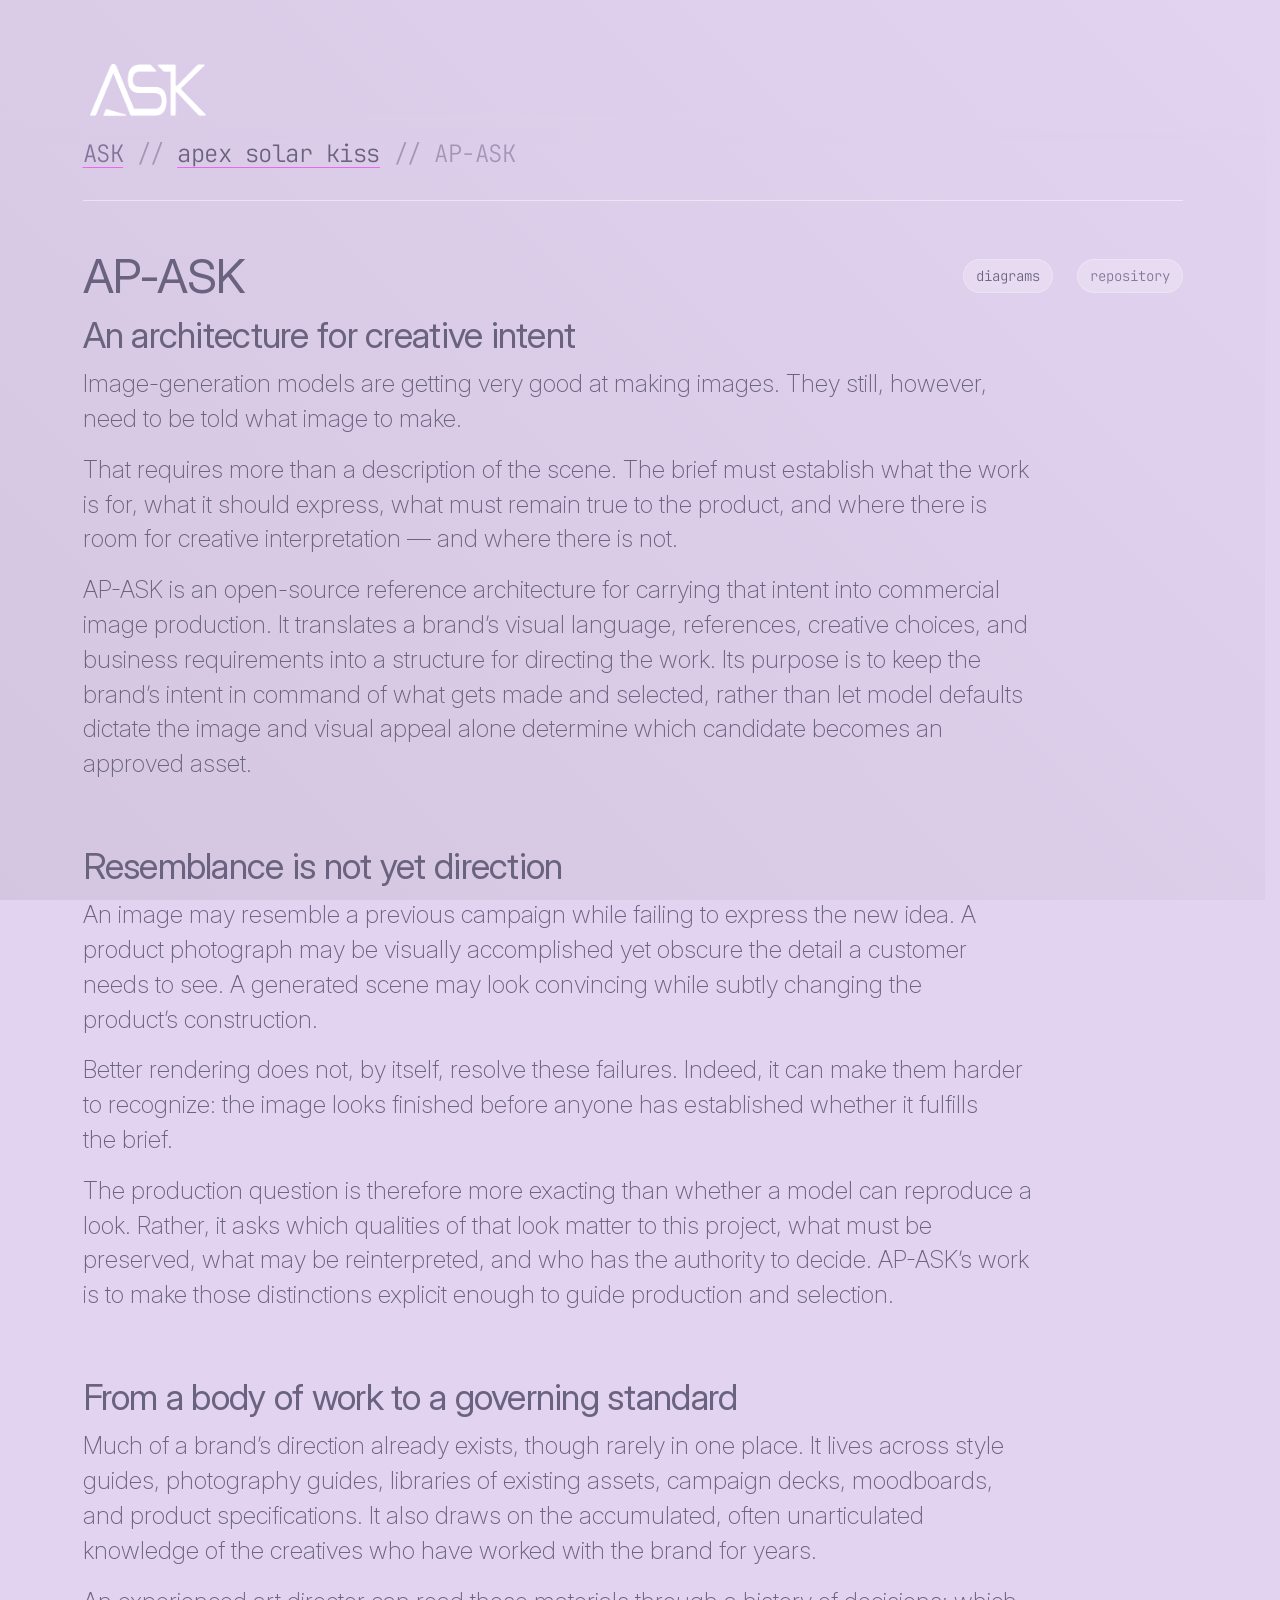
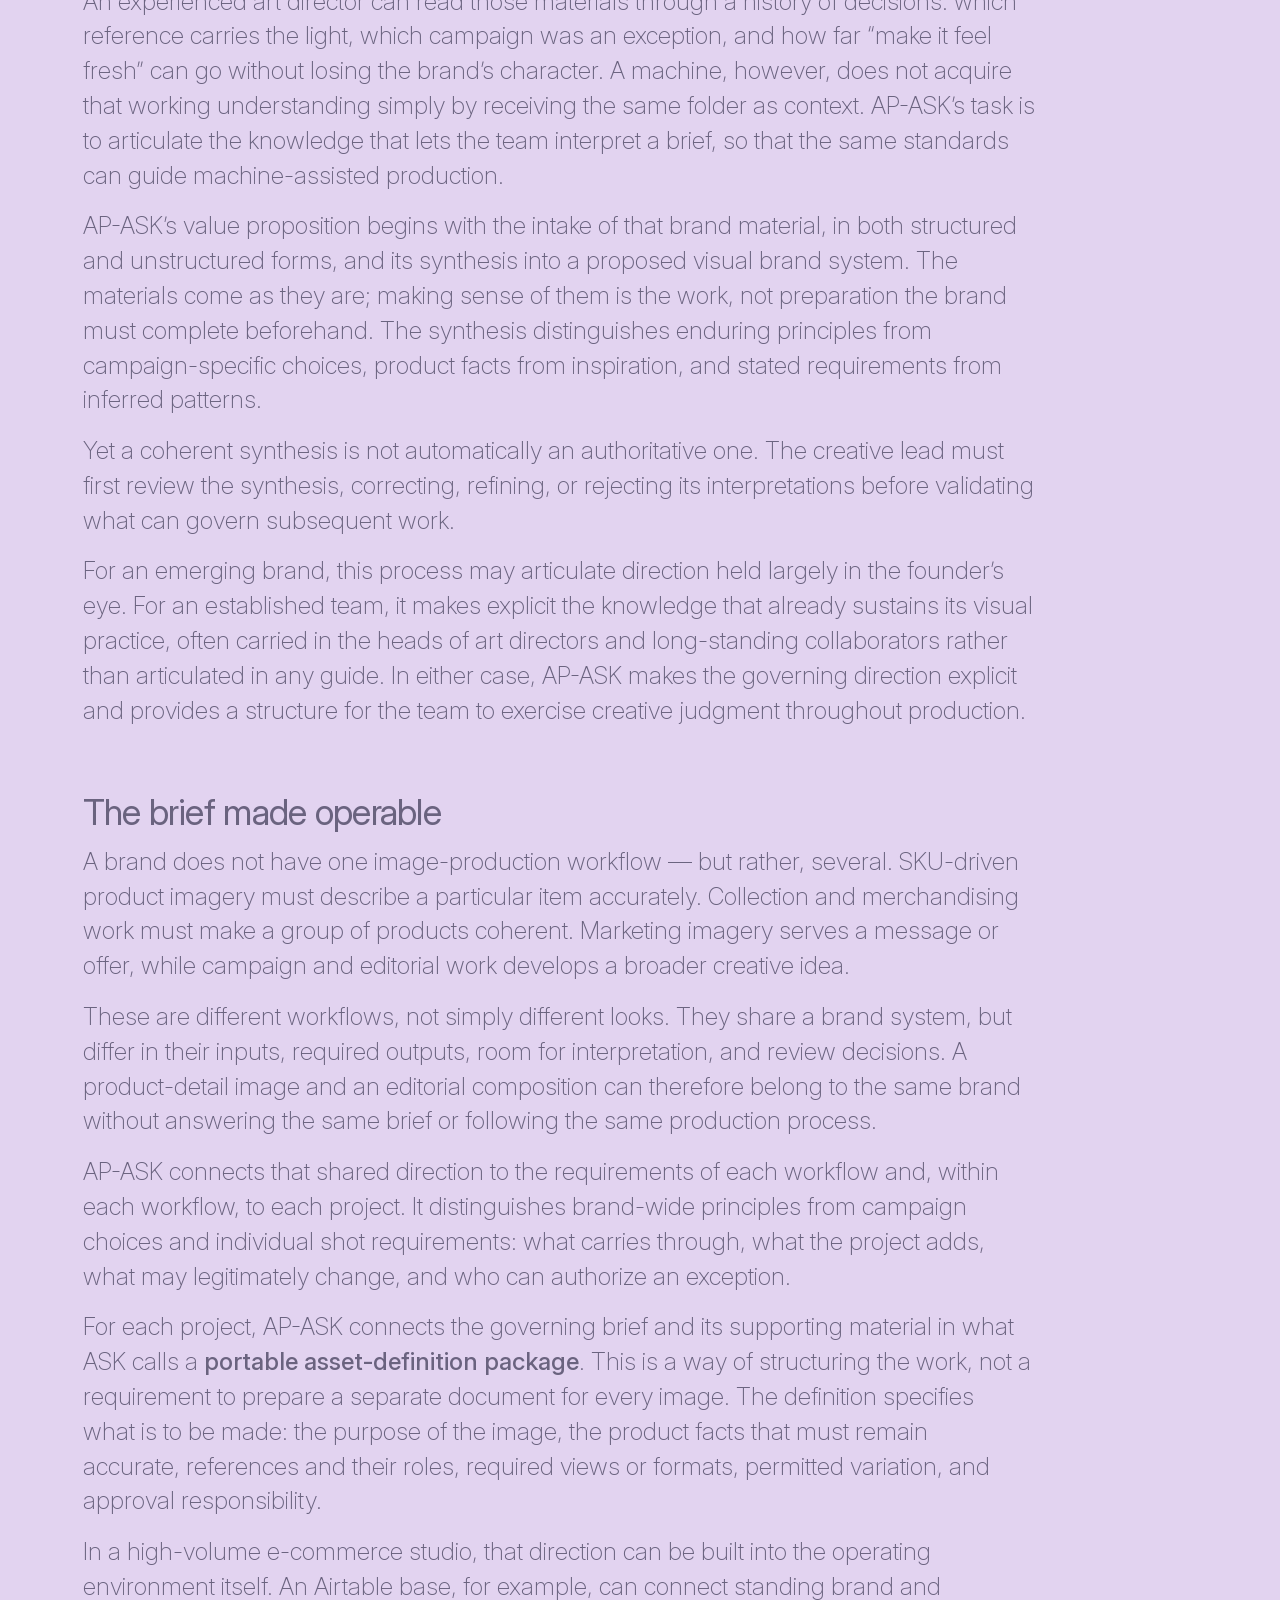
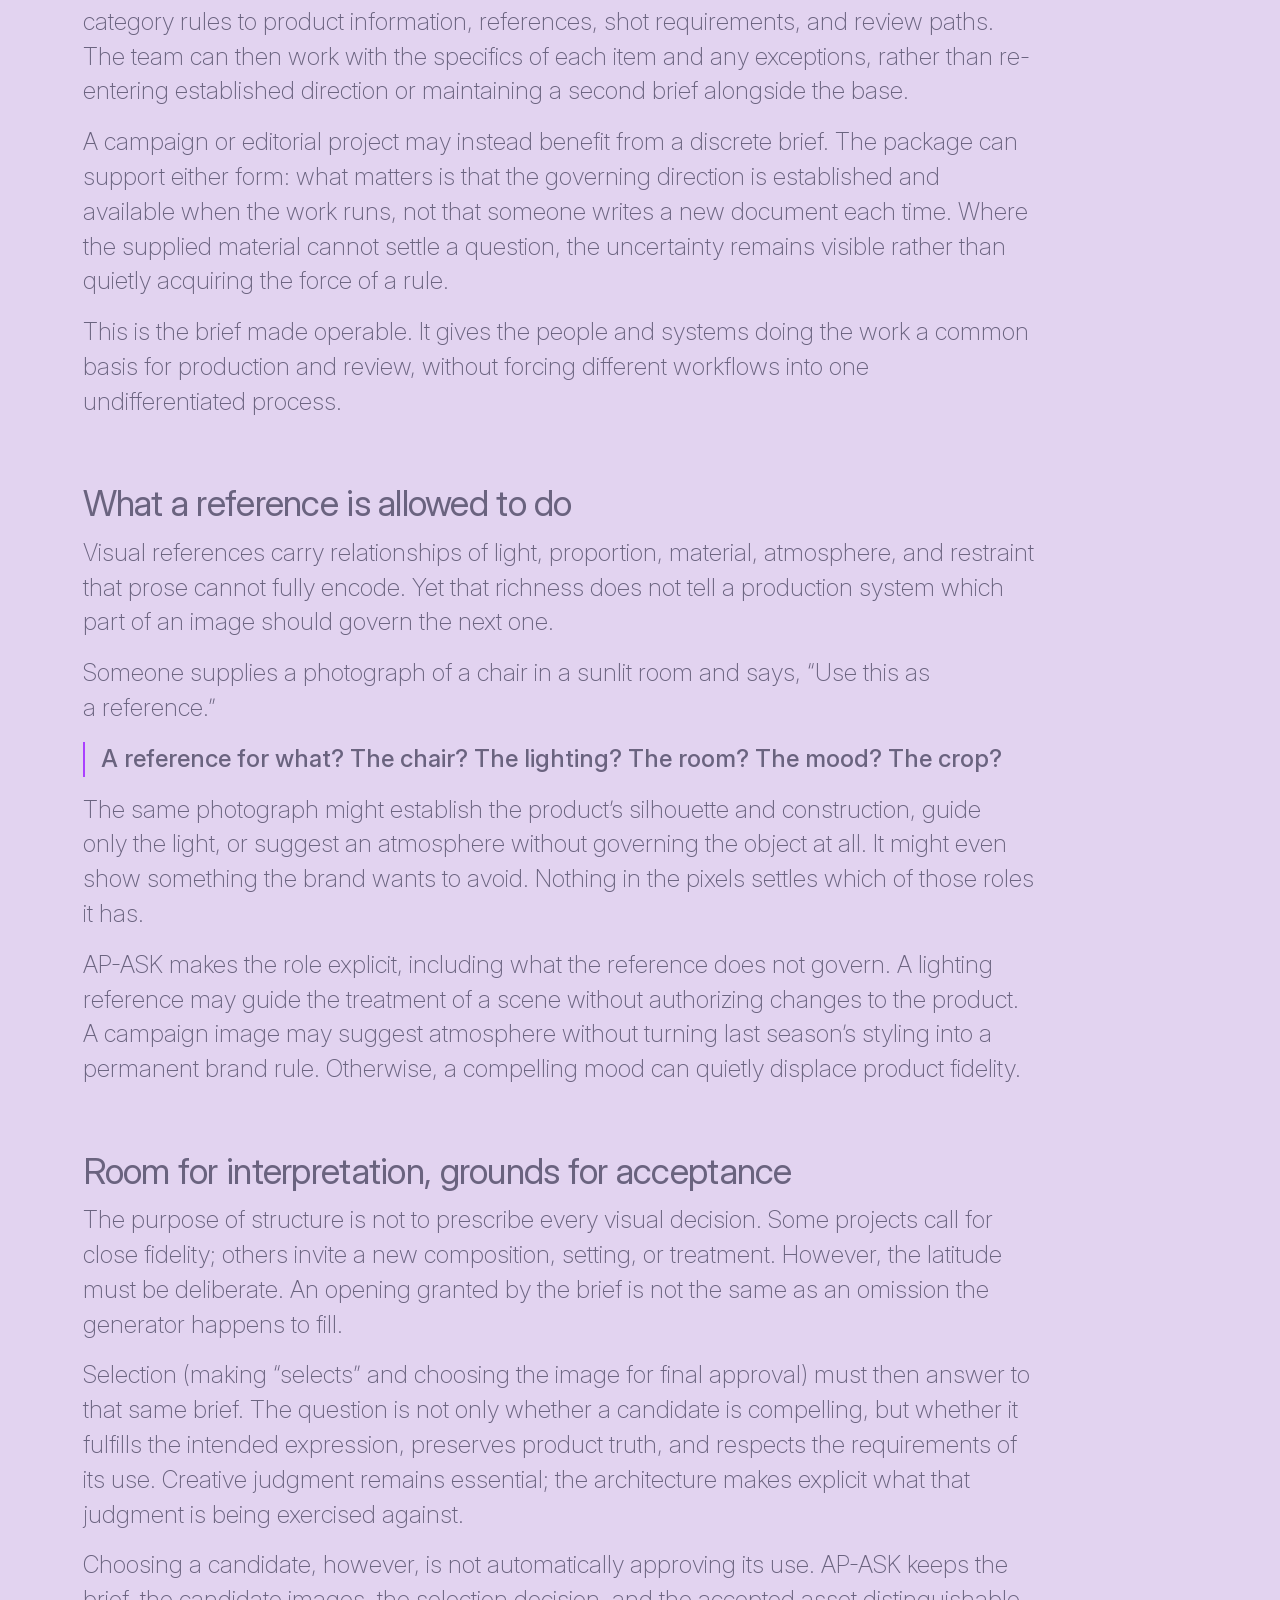
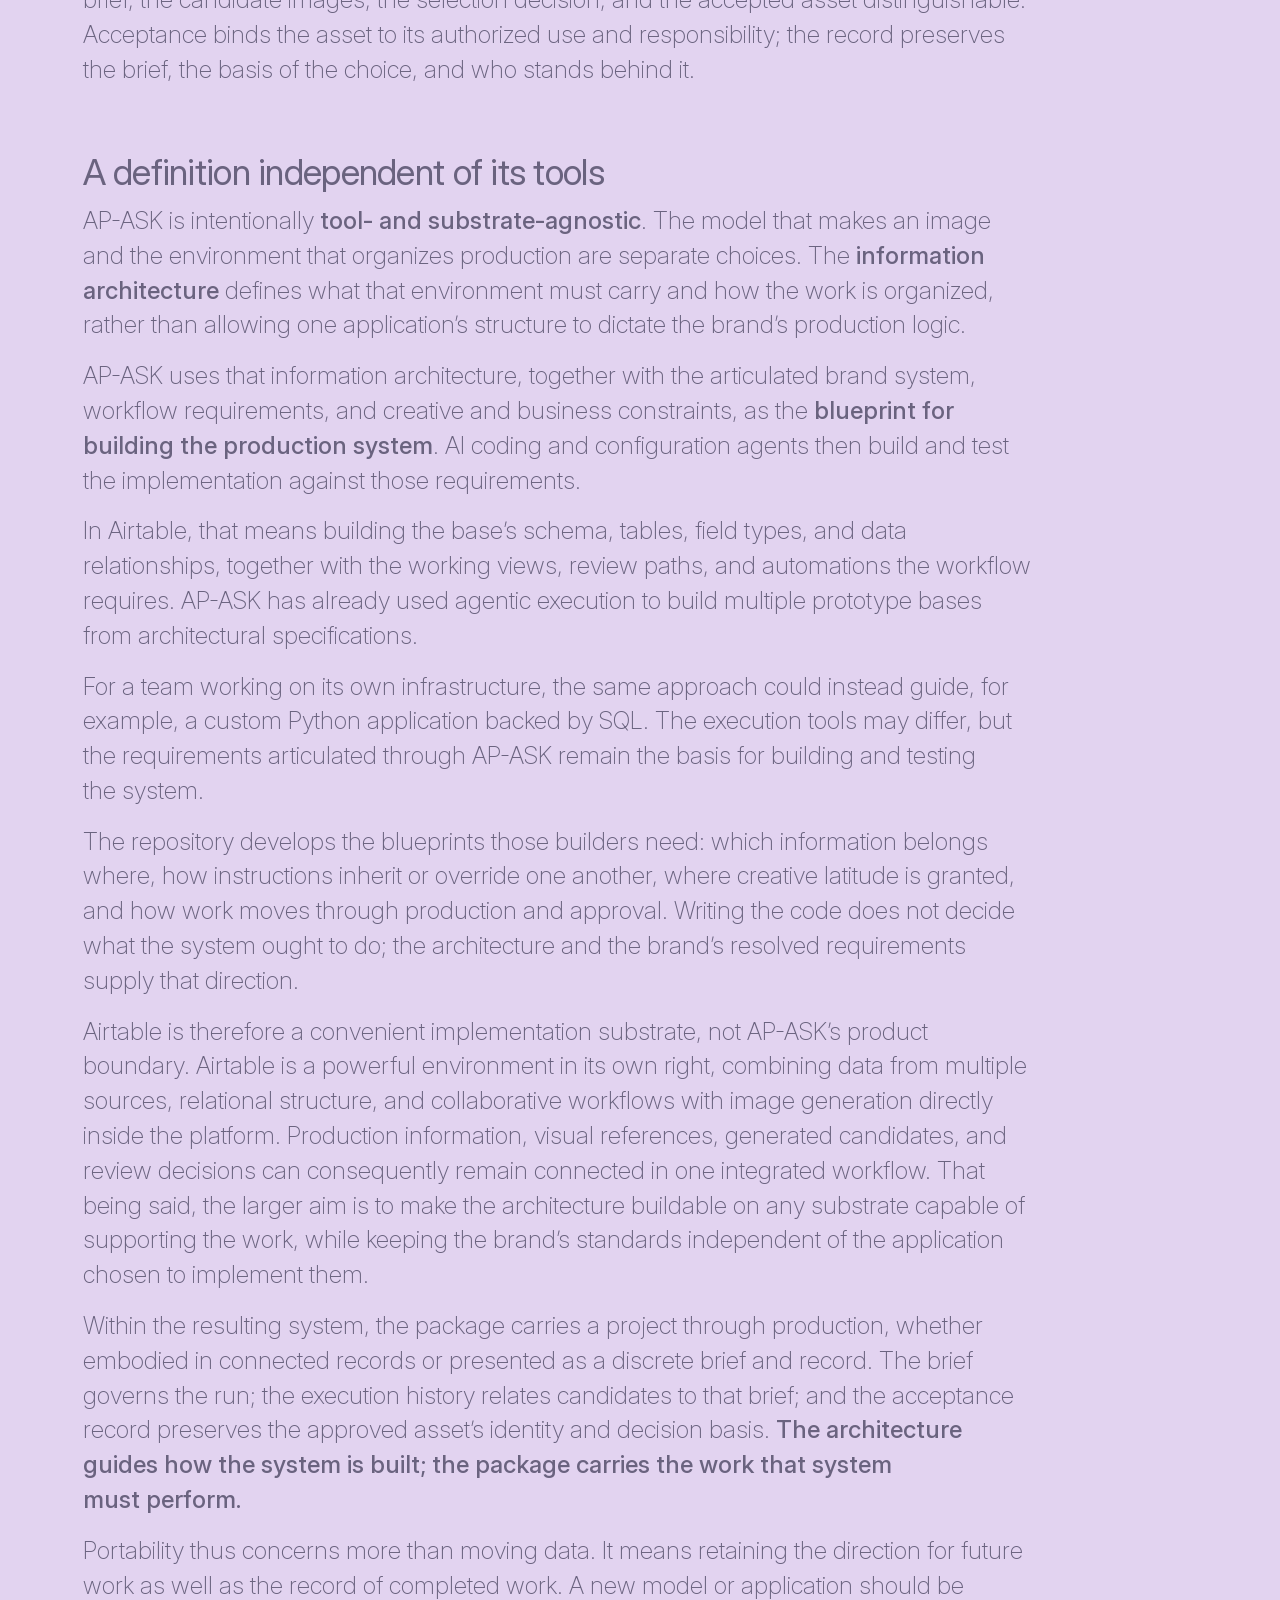
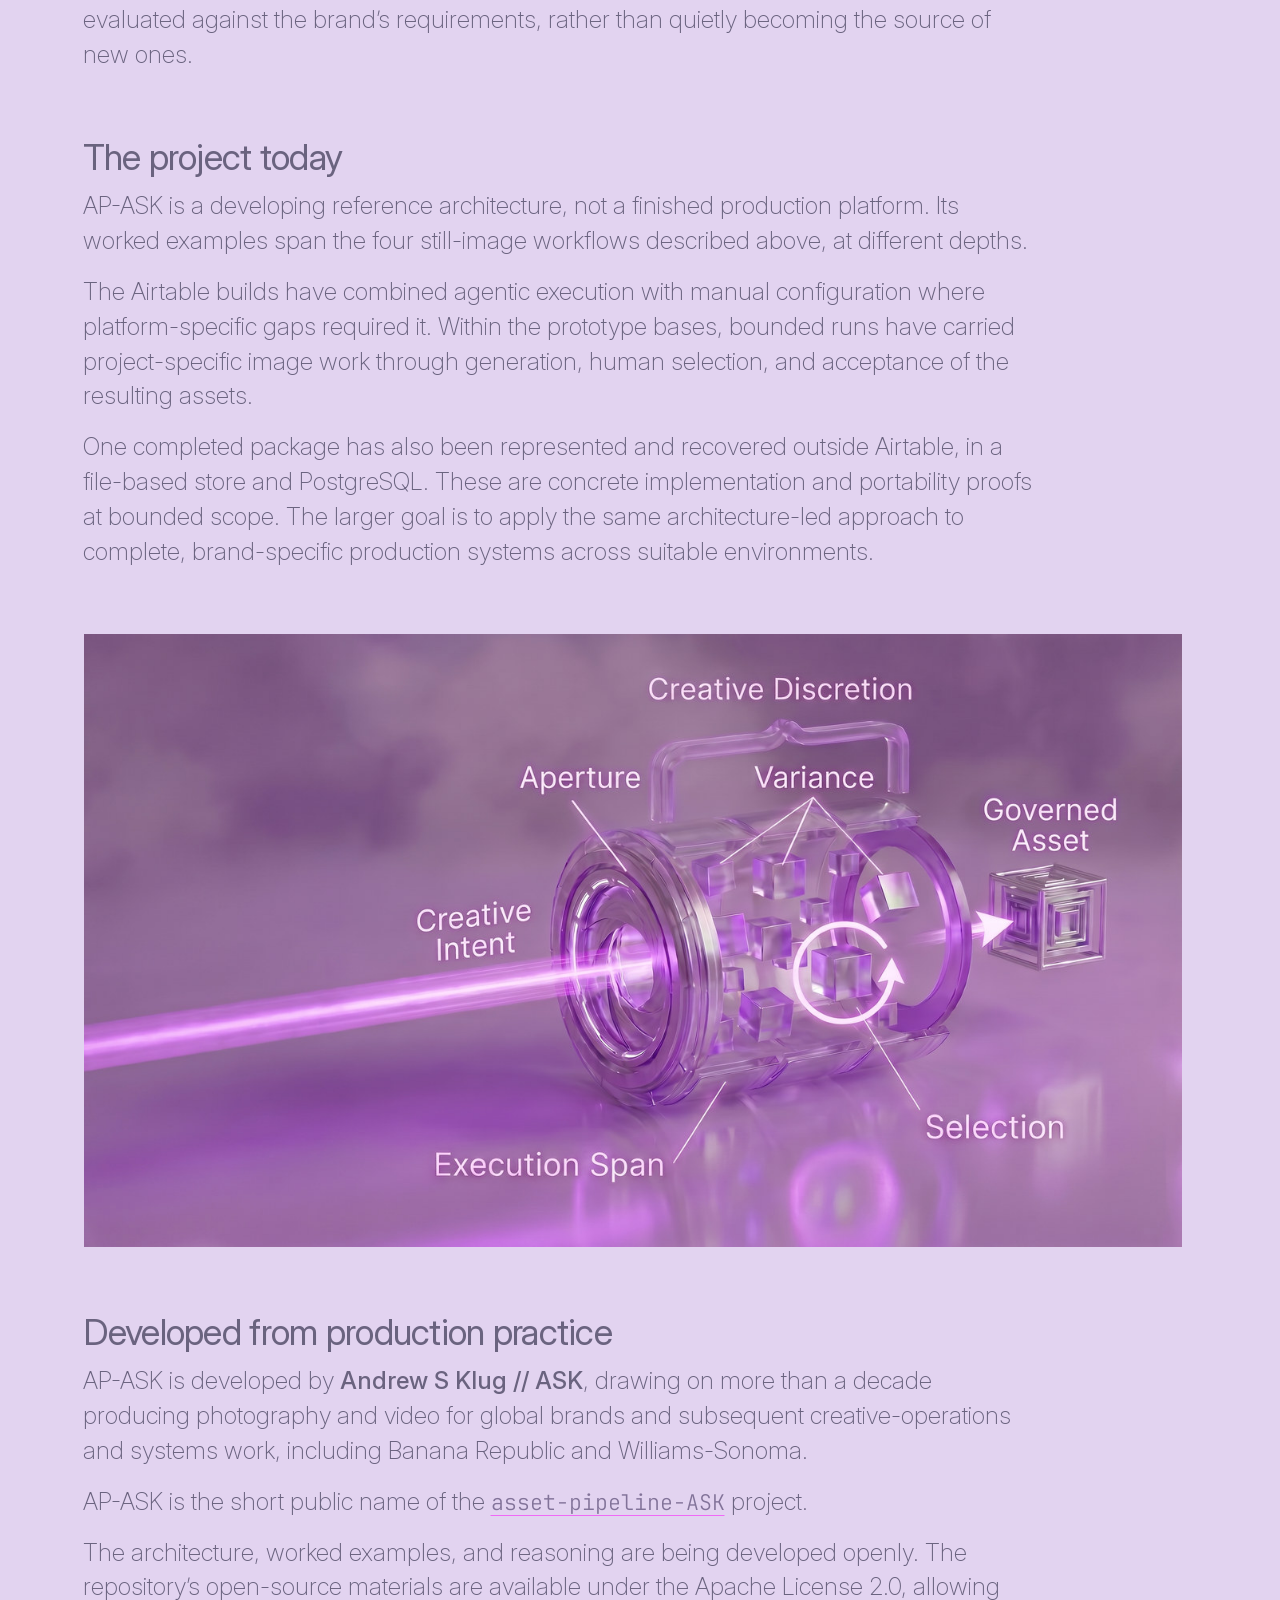
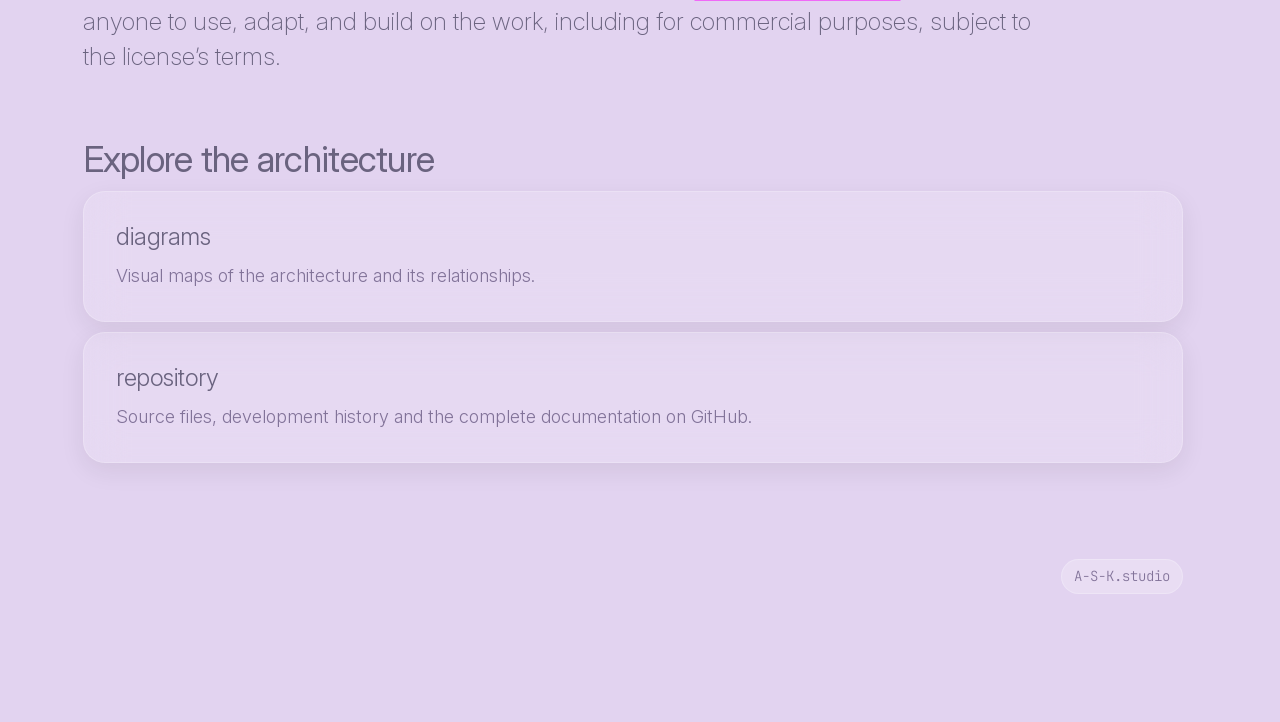
==== commit 9173faf2: "docs(site): describe creative judgment as exercised, not encoded, on the landing page Creative judgm" ====
--- a/docs/index.html
+++ b/docs/index.html
@@ -4,24 +4,24 @@
 <meta charset="UTF-8">
 <meta name="viewport" content="width=device-width, initial-scale=1.0">
 <title>AP-ASK // An architecture for creative intent</title>
-<meta name="description" content="AP-ASK articulates and encodes a brand’s visual language and creative judgment as a clear, reusable system for image production.">
+<meta name="description" content="AP-ASK articulates and encodes a brand’s visual language as a clear, reusable system for image production.">
 <meta name="color-scheme" content="light dark">
 <link rel="canonical" href="https://asset-pipeline.a-s-k.studio/">
 <meta property="og:site_name" content="AP-ASK">
 <meta property="og:title" content="AP-ASK // An architecture for creative intent">
-<meta property="og:description" content="AP-ASK articulates and encodes a brand’s visual language and creative judgment as a clear, reusable system for image production.">
+<meta property="og:description" content="AP-ASK articulates and encodes a brand’s visual language as a clear, reusable system for image production.">
 <meta property="og:type" content="website">
 <meta property="og:url" content="https://asset-pipeline.a-s-k.studio/">
 <meta property="og:image" content="https://asset-pipeline.a-s-k.studio/og-image.png">
 <meta property="og:image:type" content="image/png">
 <meta property="og:image:width" content="1200">
 <meta property="og:image:height" content="630">
-<meta property="og:image:alt" content="ASK wordmark on lavender background">
+<meta property="og:image:alt" content="AP-ASK wordmark on lavender background">
 <meta name="twitter:card" content="summary_large_image">
 <meta name="twitter:title" content="AP-ASK // An architecture for creative intent">
-<meta name="twitter:description" content="AP-ASK articulates and encodes a brand’s visual language and creative judgment as a clear, reusable system for image production.">
+<meta name="twitter:description" content="AP-ASK articulates and encodes a brand’s visual language as a clear, reusable system for image production.">
 <meta name="twitter:image" content="https://asset-pipeline.a-s-k.studio/og-image.png">
-<meta name="twitter:image:alt" content="ASK wordmark on lavender background">
+<meta name="twitter:image:alt" content="AP-ASK wordmark on lavender background">
 <link rel="icon" type="image/svg+xml" href="/favicon.svg">
 <link rel="icon" type="image/png" sizes="32x32" href="/favicon-32.png">
 <link rel="apple-touch-icon" href="/apple-touch-icon.png">
@@ -88,11 +88,13 @@
      1100px is --surface-shell-content-max and 64px is twice --space-6, the
      page's side padding. A re-vendor that changes either must update sizes.
 
-     SHARE CARD. Link previews carry the ASK card, og-image.png at the deployed
-     root, a byte-identical copy of the A-S-K.studio card. It is declared
-     explicitly so that a platform falling back to the page's own images never
-     picks the figure, and vercel.json serves the figure's files noindex so that
-     search results do not use it as the page's thumbnail.
+     SHARE CARD. Link previews carry the AP-ASK card, og-image.png at the
+     deployed root: the AP-ASK wordmark, logo-AP-ASK.svg, drawn in white 900px
+     wide and centered on a 1200 x 630 lavender-ASK (#d4c6e1) field. It is
+     declared explicitly so that a platform falling back to the page's own
+     images never picks the figure, and vercel.json serves the figure's files
+     noindex so that search results do not use it as the page's thumbnail. The
+     card's mark does not replace the shell's ASK wordmark pair.
 
      HEADINGS. The shell's structural title — the breadcrumbed h1, "ASK // apex
      solar kiss // AP-ASK" — is the family locator every shell page carries. The
@@ -192,11 +194,11 @@
       <section class="doc-section">
         <h3 class="doc-section-title" id="ap-ask-from-a-body-of-work-to-a-governing-standard">From a body of work to a governing standard</h3>
         <div class="doc-prose">
-          <p class="doc-body">Much of a brand’s direction already exists, though rarely in one place. It lives across style guides, photography guides, libraries of existing assets, campaign decks, moodboards, and product specifications. Just as importantly, it lives in the accumulated, often unarticulated judgment of the creatives who have worked with the brand for years.</p>
+          <p class="doc-body">Much of a brand’s direction already exists, though rarely in one place. It lives across style guides, photography guides, libraries of existing assets, campaign decks, moodboards, and product specifications. It also draws on the accumulated, often unarticulated knowledge of the creatives who have worked with the brand for years.</p>
           <p class="doc-body">An experienced art director can read those materials through a history of decisions: which reference carries the light, which campaign was an exception, and how far “make it feel fresh” can go without losing the brand’s character. A machine, however, does not acquire that working understanding simply by receiving the same folder as context. AP-ASK’s task is to articulate the knowledge that lets the team interpret a brief, so that the same standards can guide machine-assisted production.</p>
           <p class="doc-body">AP-ASK’s value proposition begins with the intake of that brand material, in both structured and unstructured forms, and its synthesis into a proposed visual brand system. The materials come as they are; making sense of them is the work, not preparation the brand must complete beforehand. The synthesis distinguishes enduring principles from campaign-specific choices, product facts from inspiration, and stated requirements from inferred patterns.</p>
           <p class="doc-body">Yet a coherent synthesis is not automatically an authoritative one. The creative lead must first review the synthesis, correcting, refining, or rejecting its interpretations before validating what can govern subsequent work.</p>
-          <p class="doc-body">For an emerging brand, this process may articulate direction held largely in the founder’s eye. For an established team, it makes explicit the knowledge that already sustains its visual practice, often carried in the heads of art directors and long-standing collaborators rather than articulated in any guide. In either case, the brand retains the judgment; AP-ASK supplies the architecture for carrying that creative judgment into production.</p>
+          <p class="doc-body">For an emerging brand, this process may articulate direction held largely in the founder’s eye. For an established team, it makes explicit the knowledge that already sustains its visual practice, often carried in the heads of art directors and long-standing collaborators rather than articulated in any guide. In either case, AP-ASK makes the governing direction explicit and provides a structure for the team to exercise creative judgment throughout production.</p>
         </div>
       </section>
       <section class="doc-section">
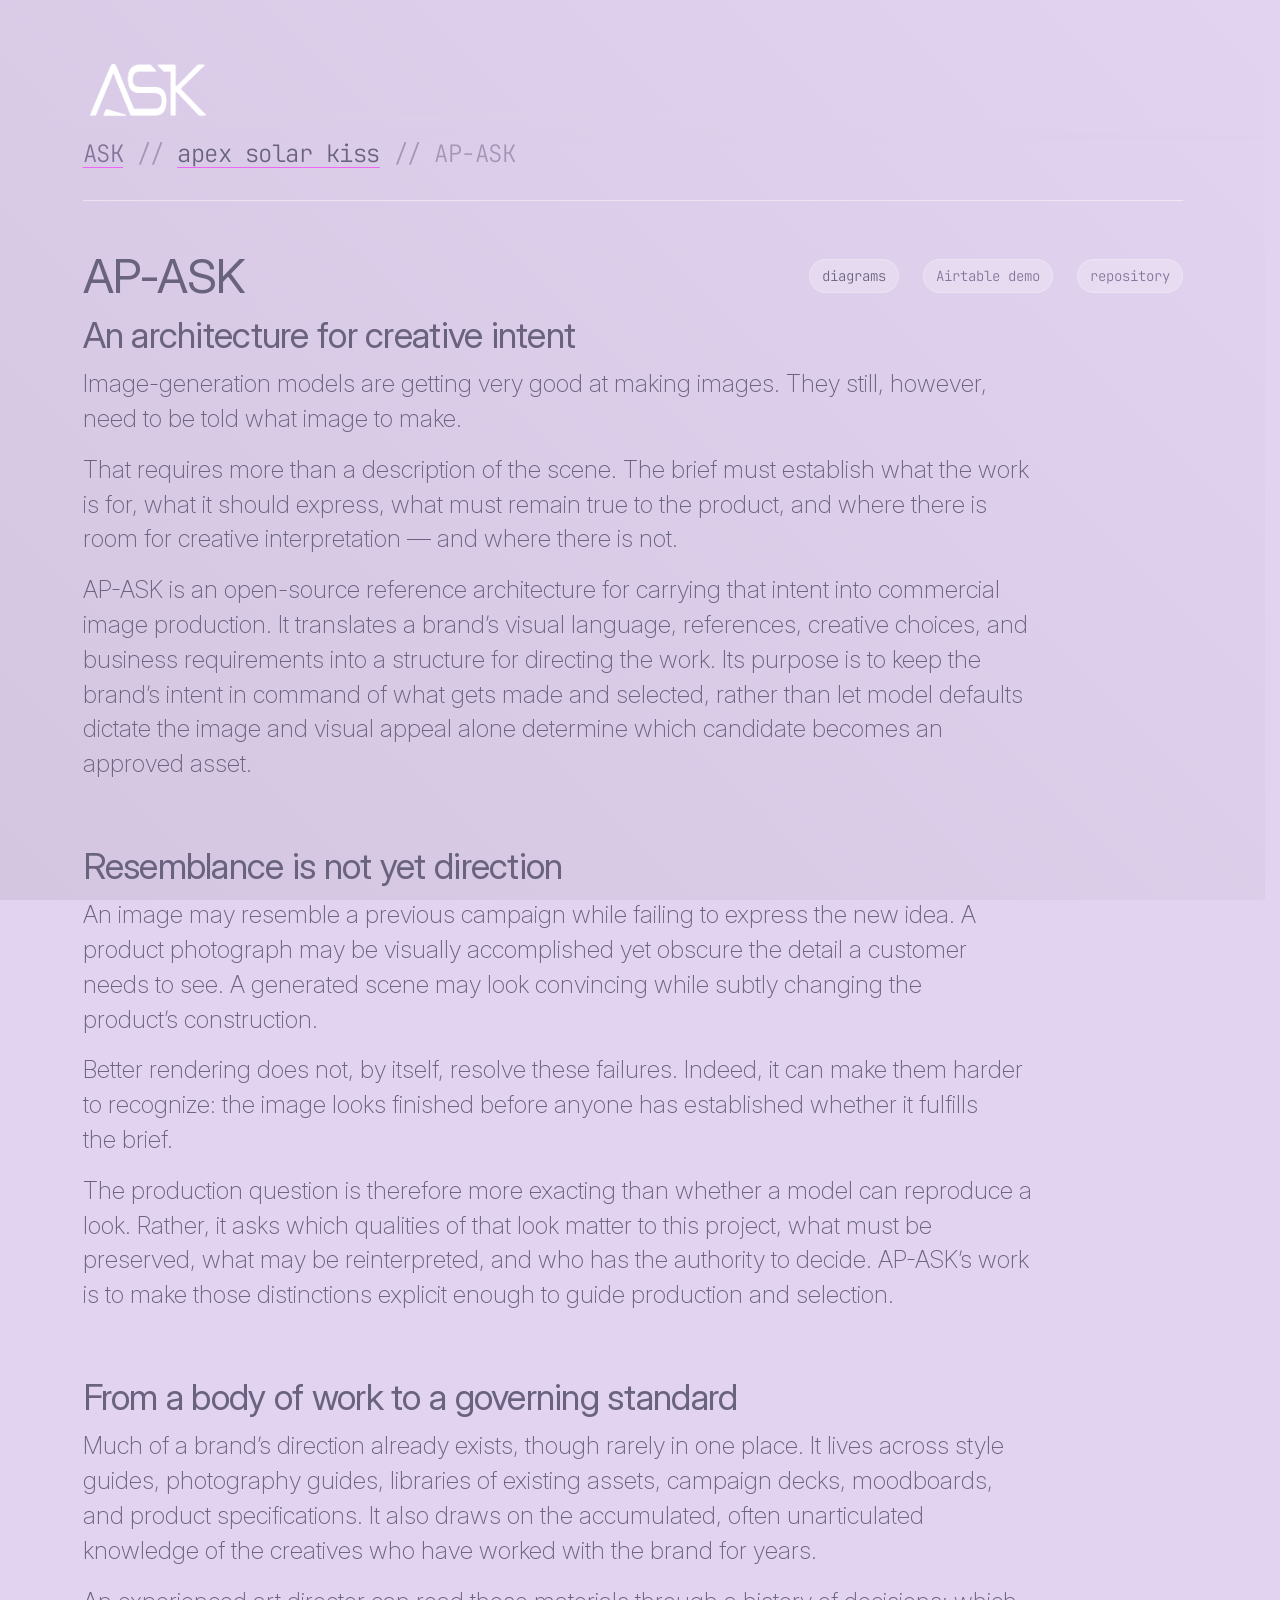
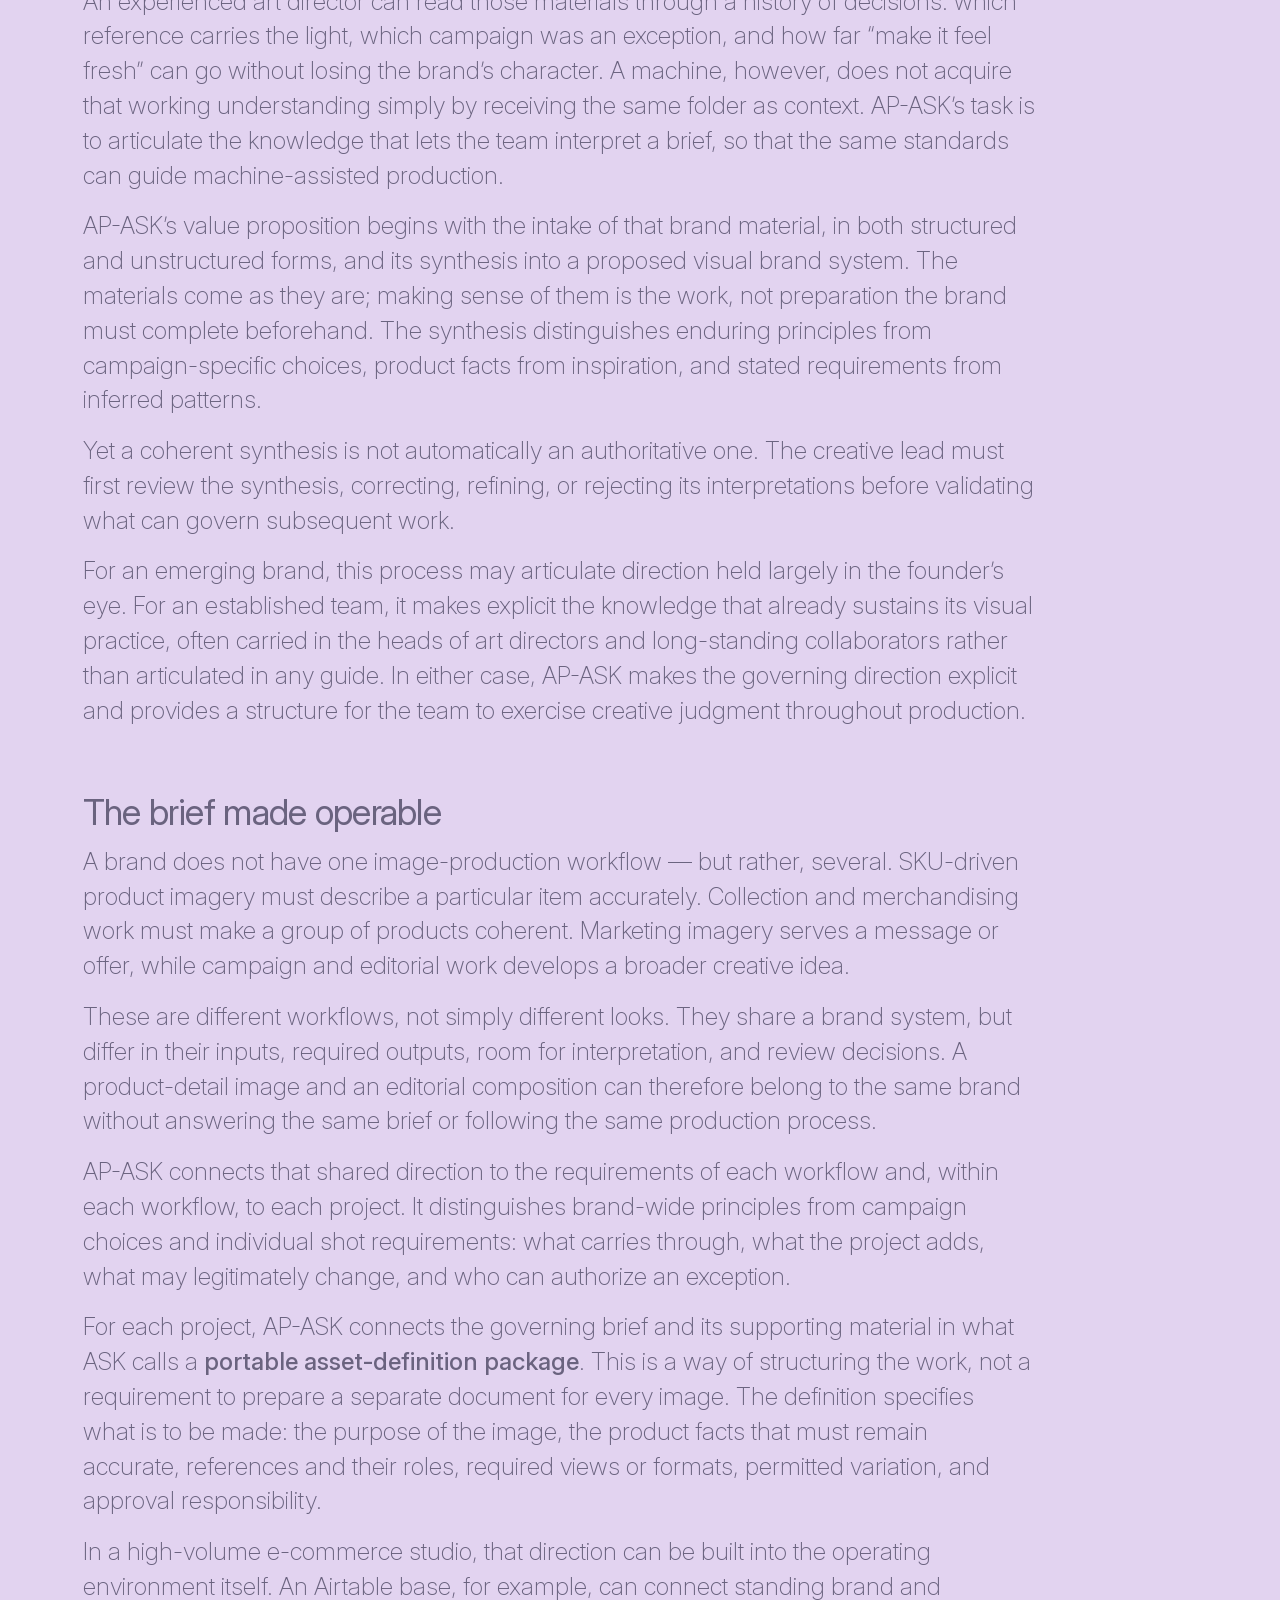
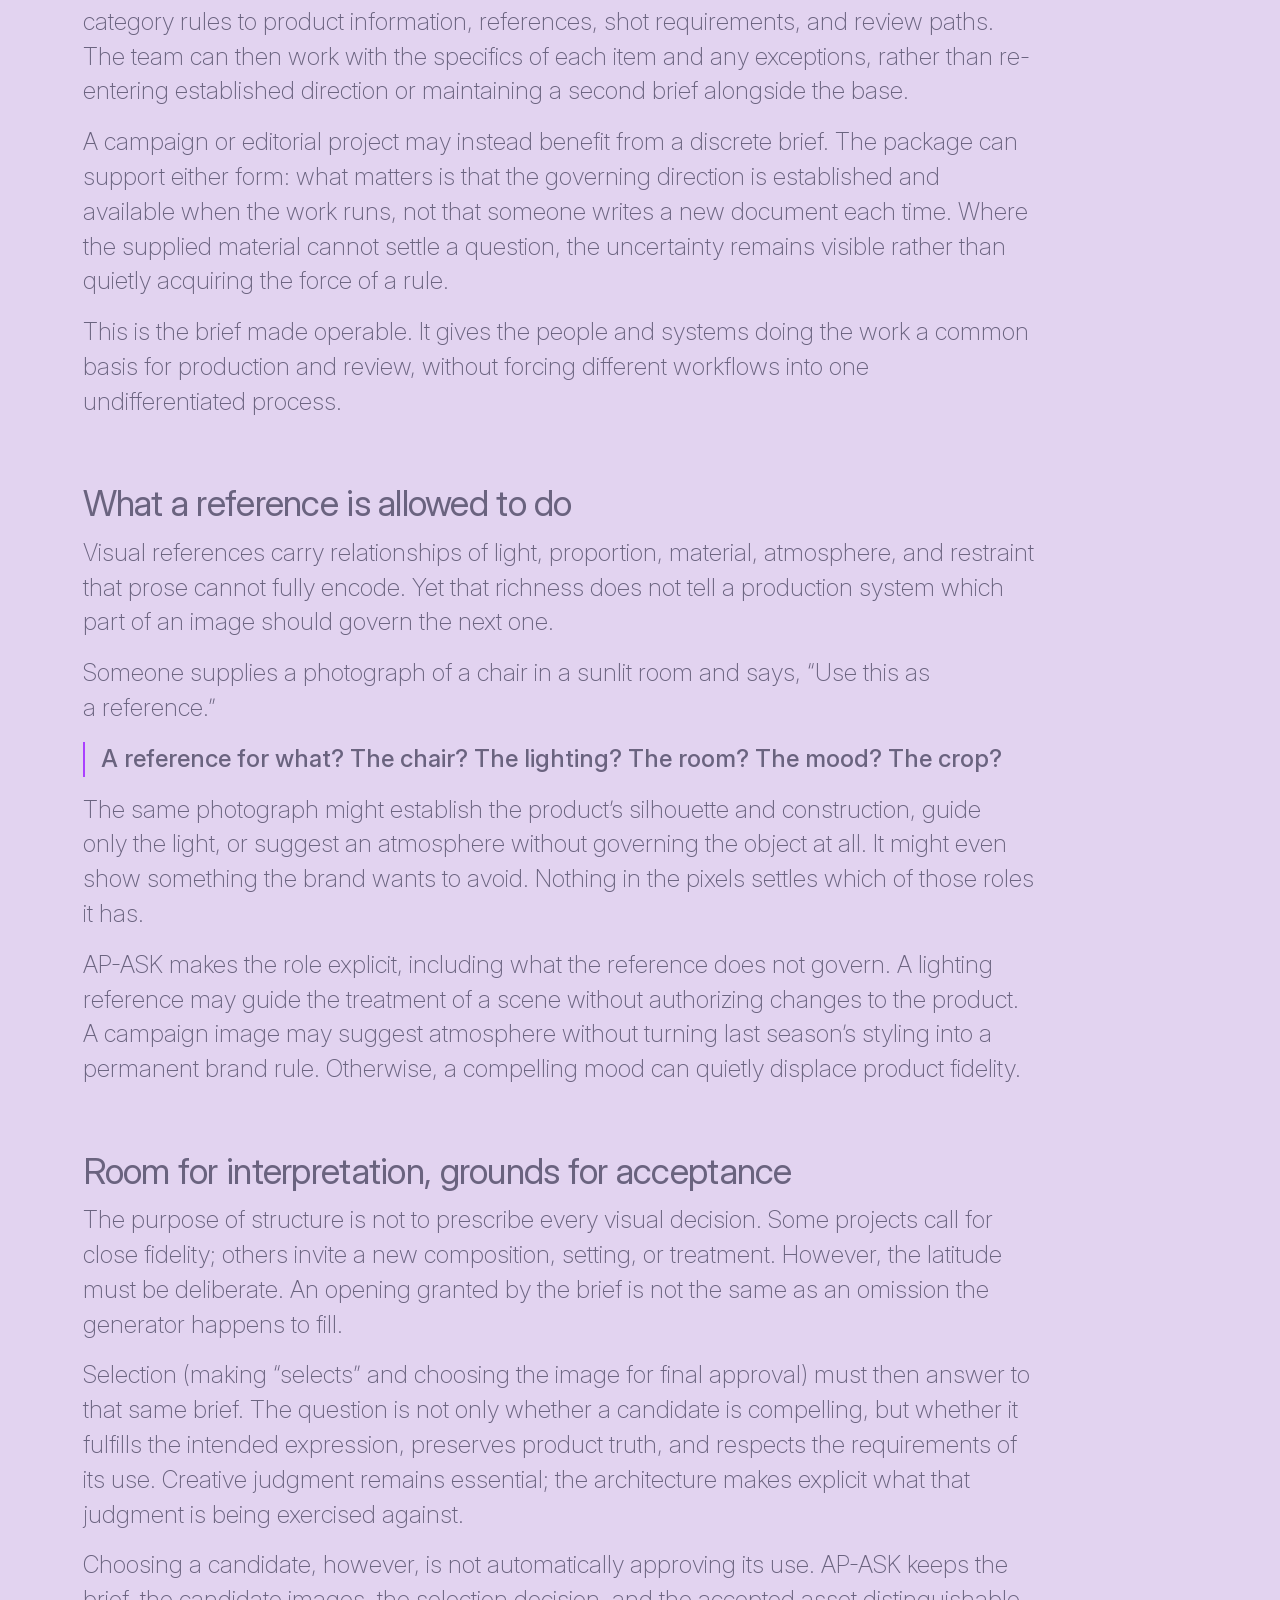
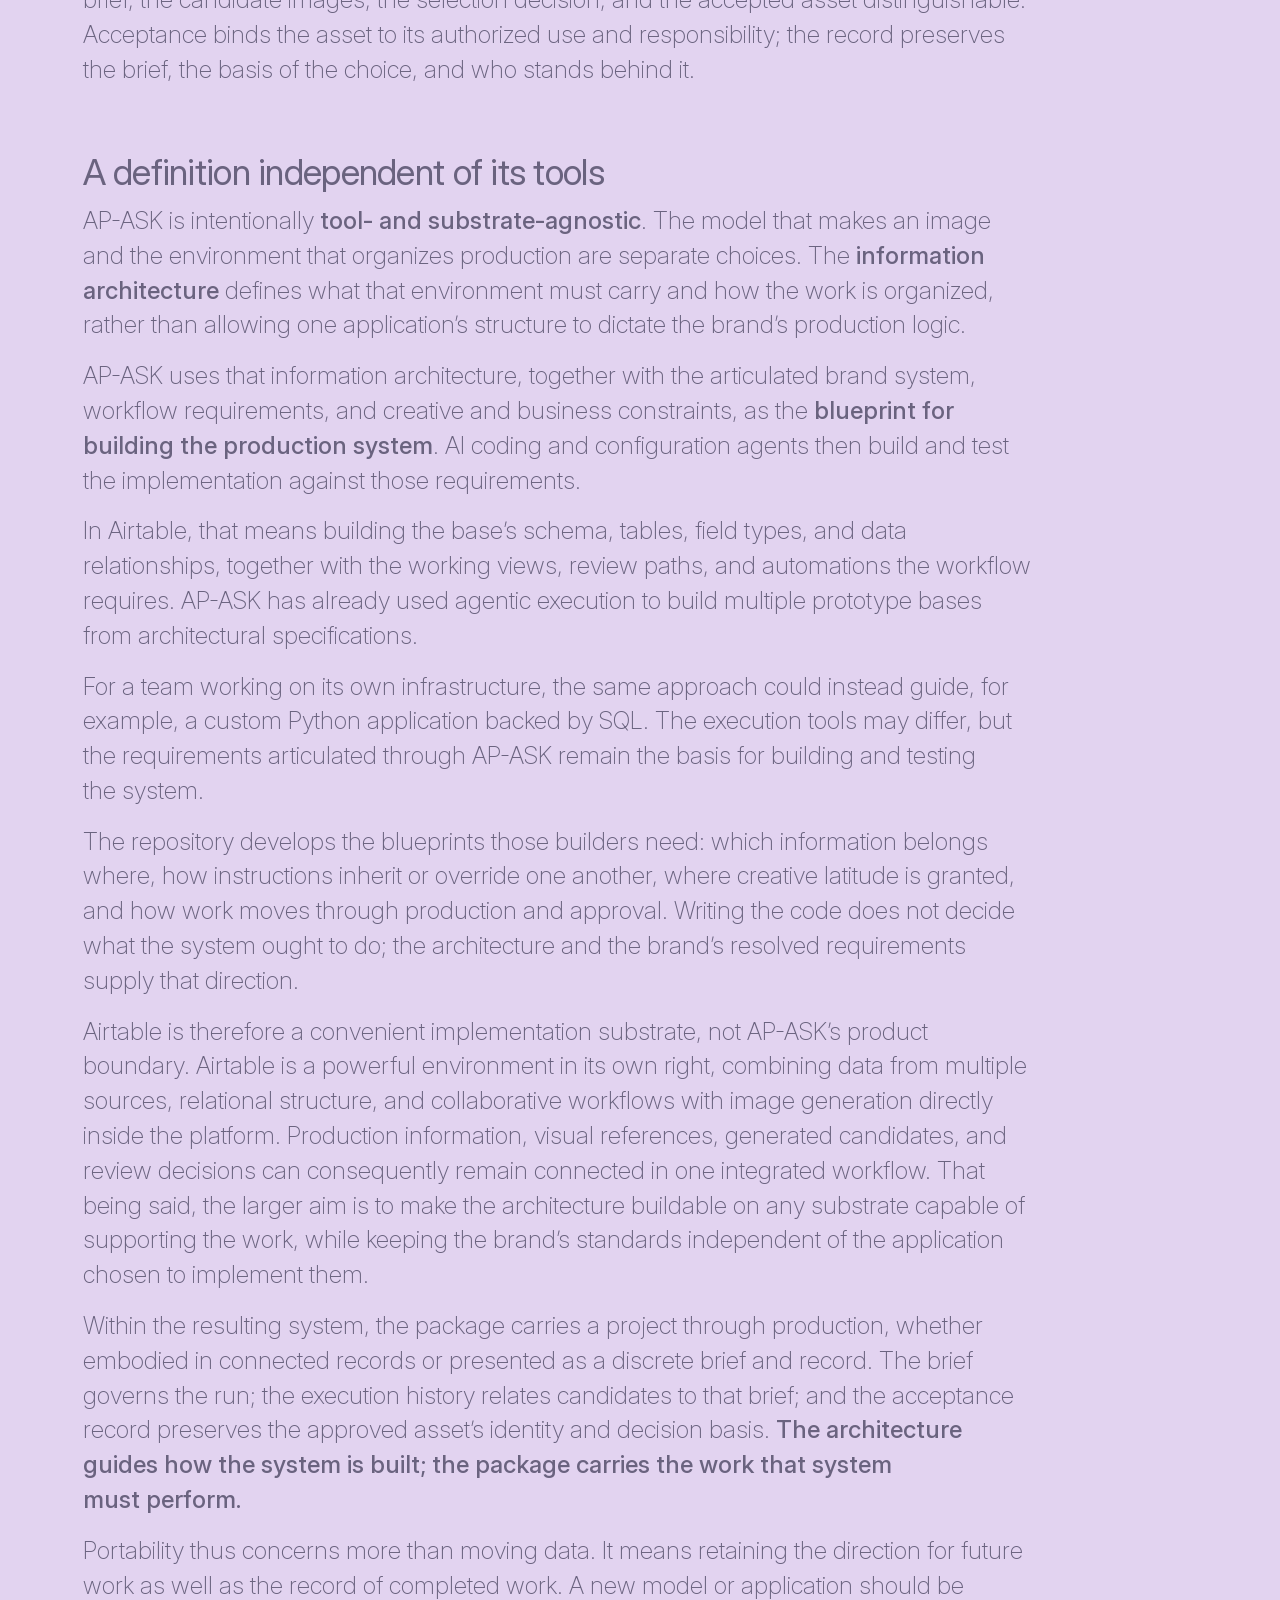
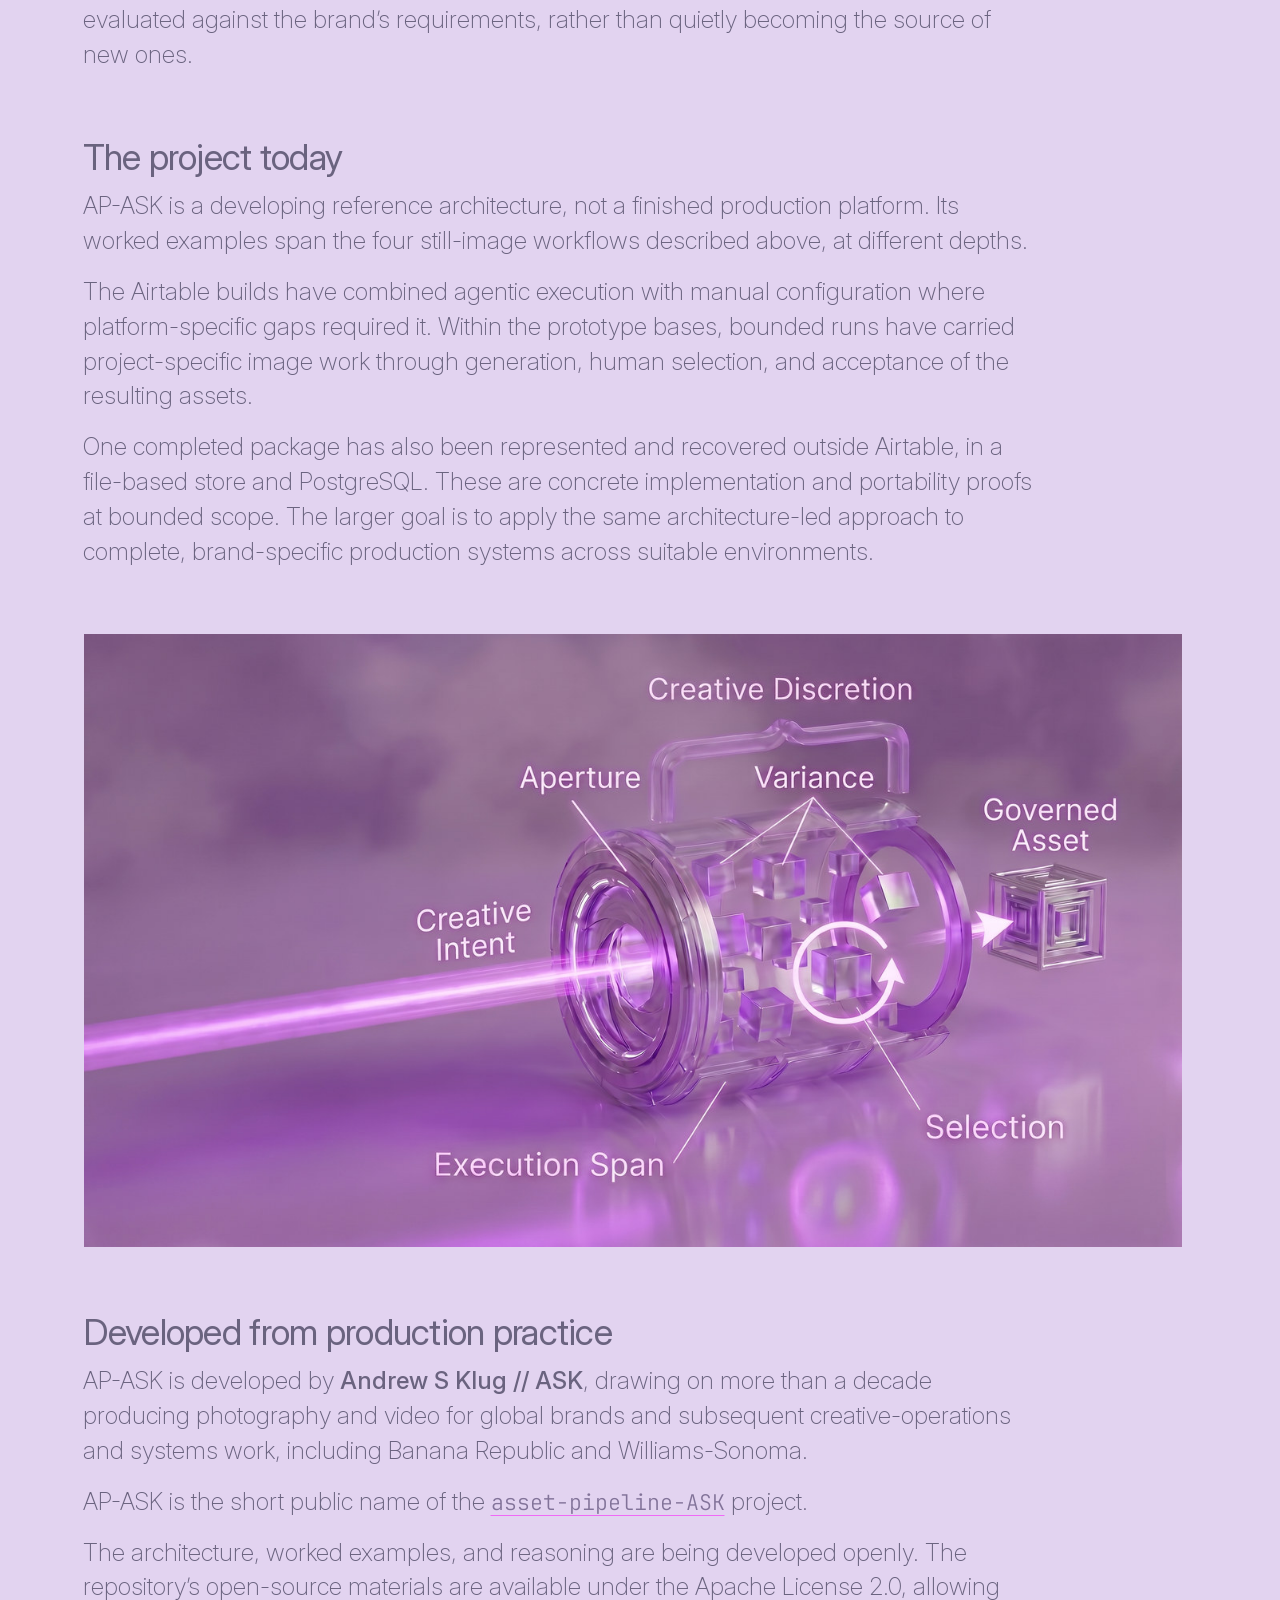
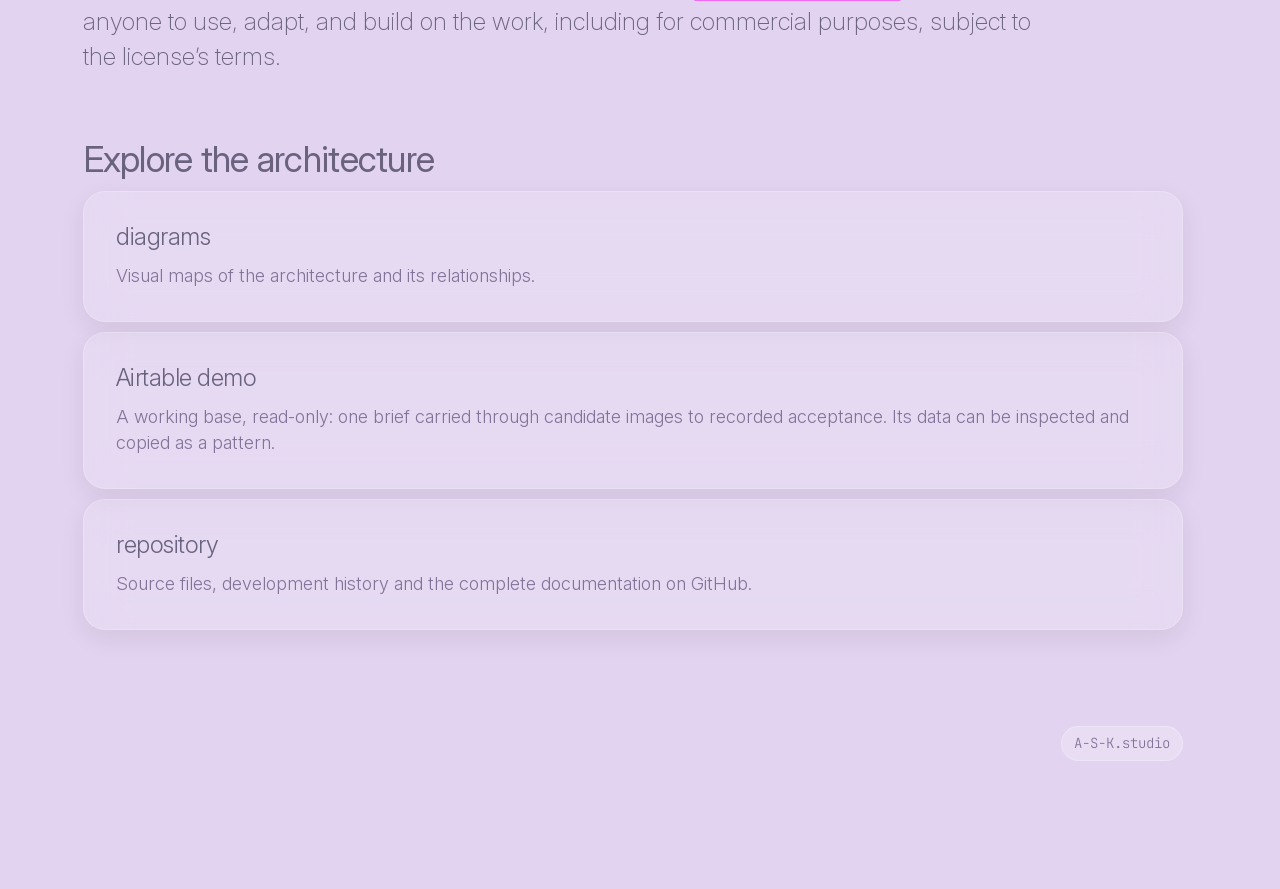
==== commit 36d1f745: "docs(site): feature the Airtable demo on the landing page and in the README Adds the public, read-on" ====
--- a/docs/index.html
+++ b/docs/index.html
@@ -32,8 +32,9 @@
      the short public name of asset-pipeline-ASK; the repository name, the
      domain and every technical identifier are unchanged. The page carries the
      approved pitch in full, in its approved order and wording, and links its
-     technical destinations: the diagram collection (diagrams/index.html), the
-     technical documentation the site build generates (read/index.html) and the
+     destinations: the diagram collection (diagrams/index.html), the
+     technical documentation the site build generates (read/index.html), the
+     Airtable demo (a public, read-only Airtable interface) and the
      repository.
 
      This page is ASSET-PIPELINE-ASK-OWNED content and composition over vendored
@@ -54,14 +55,16 @@
      Nothing in the pitch is carded; the closing navigation is the shared panel
      stack (EXPLORE).
 
-     ACTIONS. The title's line carries three compact actions at its right,
-     centered to it: diagrams, technical docs and repository, so a returning or
-     technical reader reaches the technical destinations without reading on.
+     ACTIONS. The title's line carries four compact actions at its right,
+     centered to it: diagrams, technical docs, Airtable demo and repository, so a
+     returning or technical reader reaches the destinations without reading on.
+     "Airtable demo" keeps Airtable's capitalization and names the substrate of
+     the demonstration, not an endorsement.
      They use the shared action styles and the footer's standard spacing; there
      is no sticky navigation.
 
      EXPLORE. After the author section, "Explore the architecture" offers the
-     same three destinations as a stack of full-width shared panels, each with
+     same four destinations as a stack of full-width shared panels, each with
      one line of support, for a reader who has read the introduction. Like the
      title's line and the figure, the stack spans the content width. It replaces
      the footer's former diagrams + repository pair; the footer keeps the
@@ -135,7 +138,7 @@
      the title and the actions, they wrap below it, still at the right. */
   .ap-title-line { display: flex; flex-wrap: wrap; align-items: center; column-gap: var(--space-5); row-gap: var(--space-3); }
   .ap-title-nav { display: flex; flex-wrap: wrap; align-items: center; justify-content: flex-end; gap: var(--space-5); margin-left: auto; }
-  /* The closing navigation: the three destinations as a vertical stack of the
+  /* The closing navigation: the four destinations as a vertical stack of the
      shared panels. The stack's gap is this page's, as on design-system-ASK's
      index; the panels are the shared surface-panel contract. The supporting
      foreground is the one that contract leaves to each surface. */
@@ -173,6 +176,7 @@
             <template data-read-build>
             <a class="surface-action surface-action--secondary" href="read/index.html">technical docs</a>
             </template>
+            <a class="surface-action surface-action--secondary" href="https://airtable.com/appAd5MxDJ7PnVBue/shrktCKpBa1RIVSqG" target="_blank" rel="noopener">Airtable demo</a>
             <a class="surface-action surface-action--secondary" href="https://github.com/apexSolarKiss/asset-pipeline-ASK" target="_blank" rel="noopener">repository</a>
           </div>
         </div>
@@ -280,6 +284,10 @@
             <span class="surface-panel-support">Architecture, specifications and worked examples for implementers and AI-assisted workflows.</span>
           </a>
           </template>
+          <a class="surface-panel" href="https://airtable.com/appAd5MxDJ7PnVBue/shrktCKpBa1RIVSqG" target="_blank" rel="noopener">
+            <span class="surface-panel-title">Airtable demo</span>
+            <span class="surface-panel-support">A working base, read-only: one brief carried through candidate images to recorded acceptance. Its data can be inspected and copied as a pattern.</span>
+          </a>
           <a class="surface-panel" href="https://github.com/apexSolarKiss/asset-pipeline-ASK" target="_blank" rel="noopener">
             <span class="surface-panel-title">repository</span>
             <span class="surface-panel-support">Source files, development history and the complete documentation on GitHub.</span>
@@ -294,9 +302,11 @@
   </footer>
 
   <!-- Responsive navigation. The identity mark discloses the panel. The diagram
-       collection and the technical documentation are this page's children, the
-       latter build-only, as above; the repository is a utility destination and
-       sits in the utility row, not in the ancestry. -->
+       collection, the technical documentation and the Airtable demo are listed
+       under this page, the technical documentation build-only, as above; the
+       panel's runtime renders each entry from its label and href alone, so the
+       demo opens in the same tab here. The repository is a utility destination
+       and sits in the utility row, not in the ancestry. -->
   <template class="surface-nav-source">
     <ul class="surface-nav-local">
       <li data-surface-nav-current>
@@ -305,6 +315,7 @@
           <template data-read-build>
           <li><a href="read/index.html">technical documentation</a></li>
           </template>
+          <li><a href="https://airtable.com/appAd5MxDJ7PnVBue/shrktCKpBa1RIVSqG">Airtable demo</a></li>
         </ul>
       </li>
     </ul>
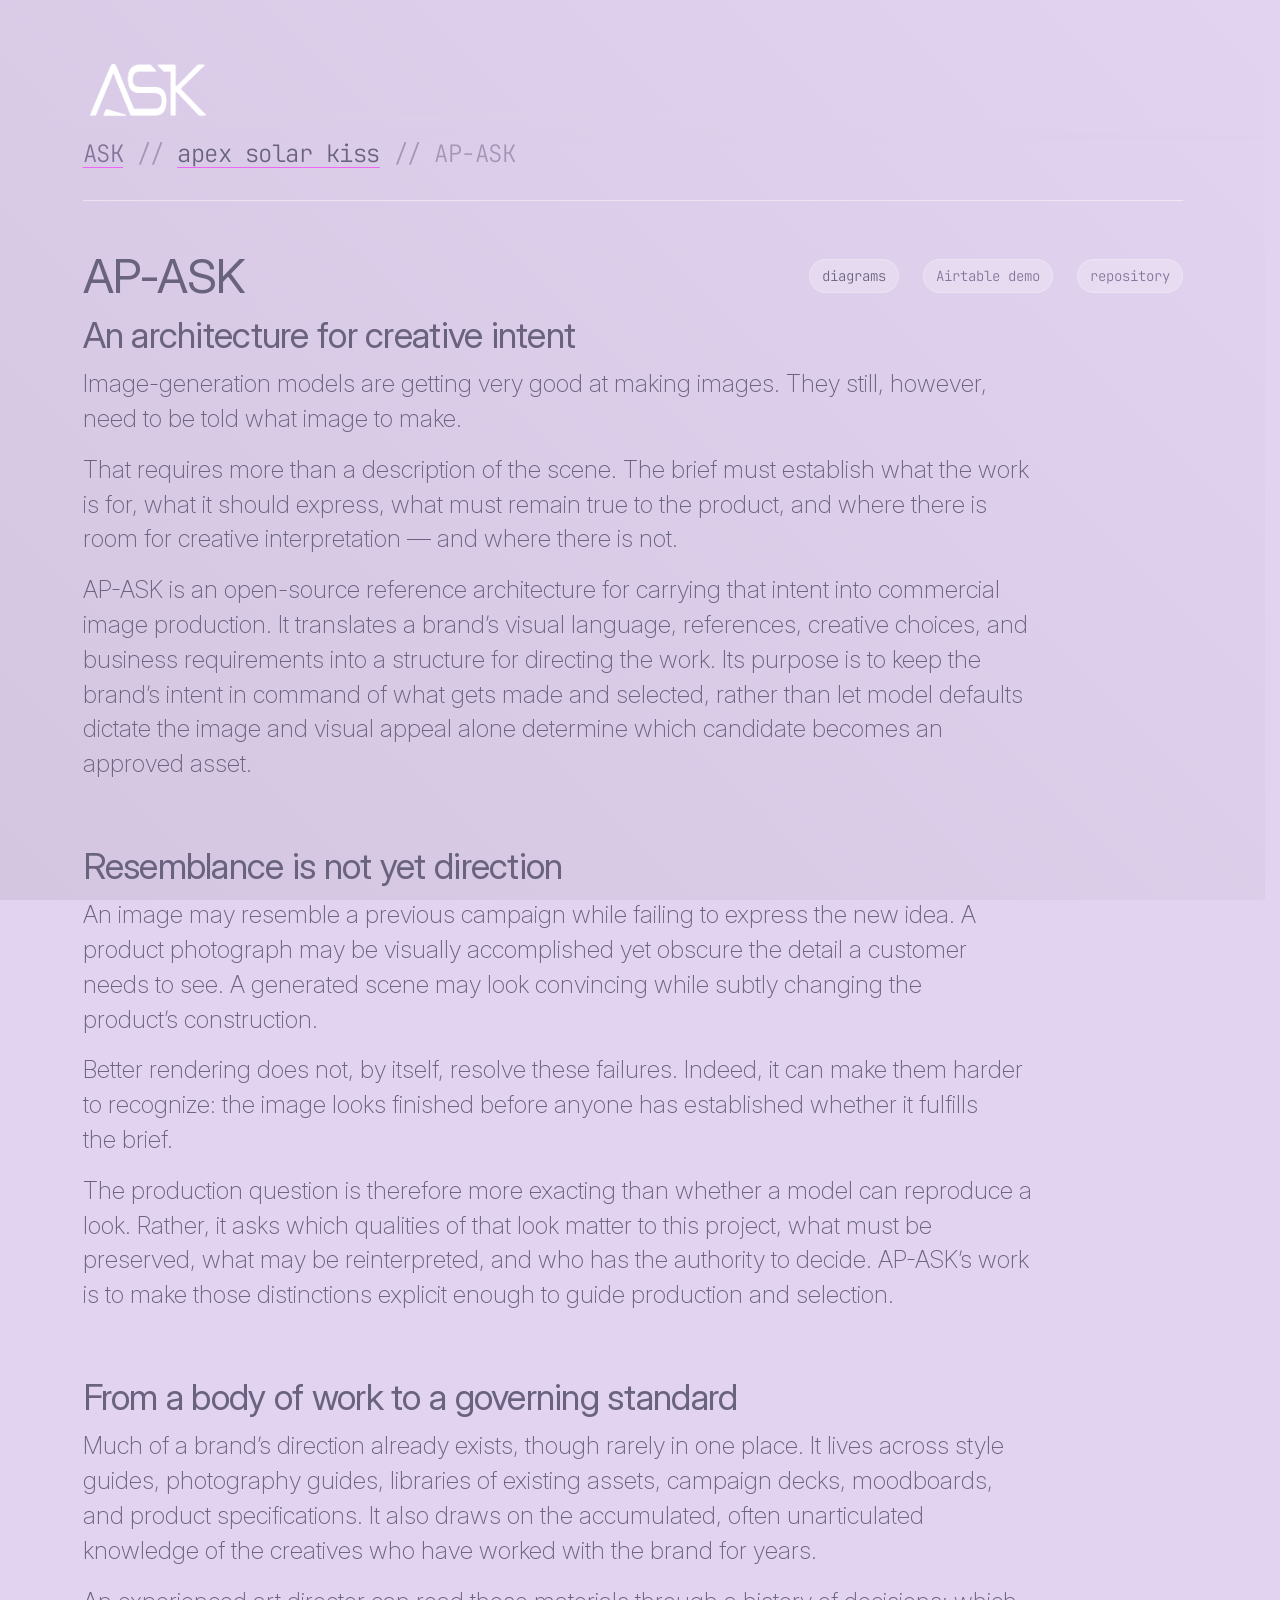
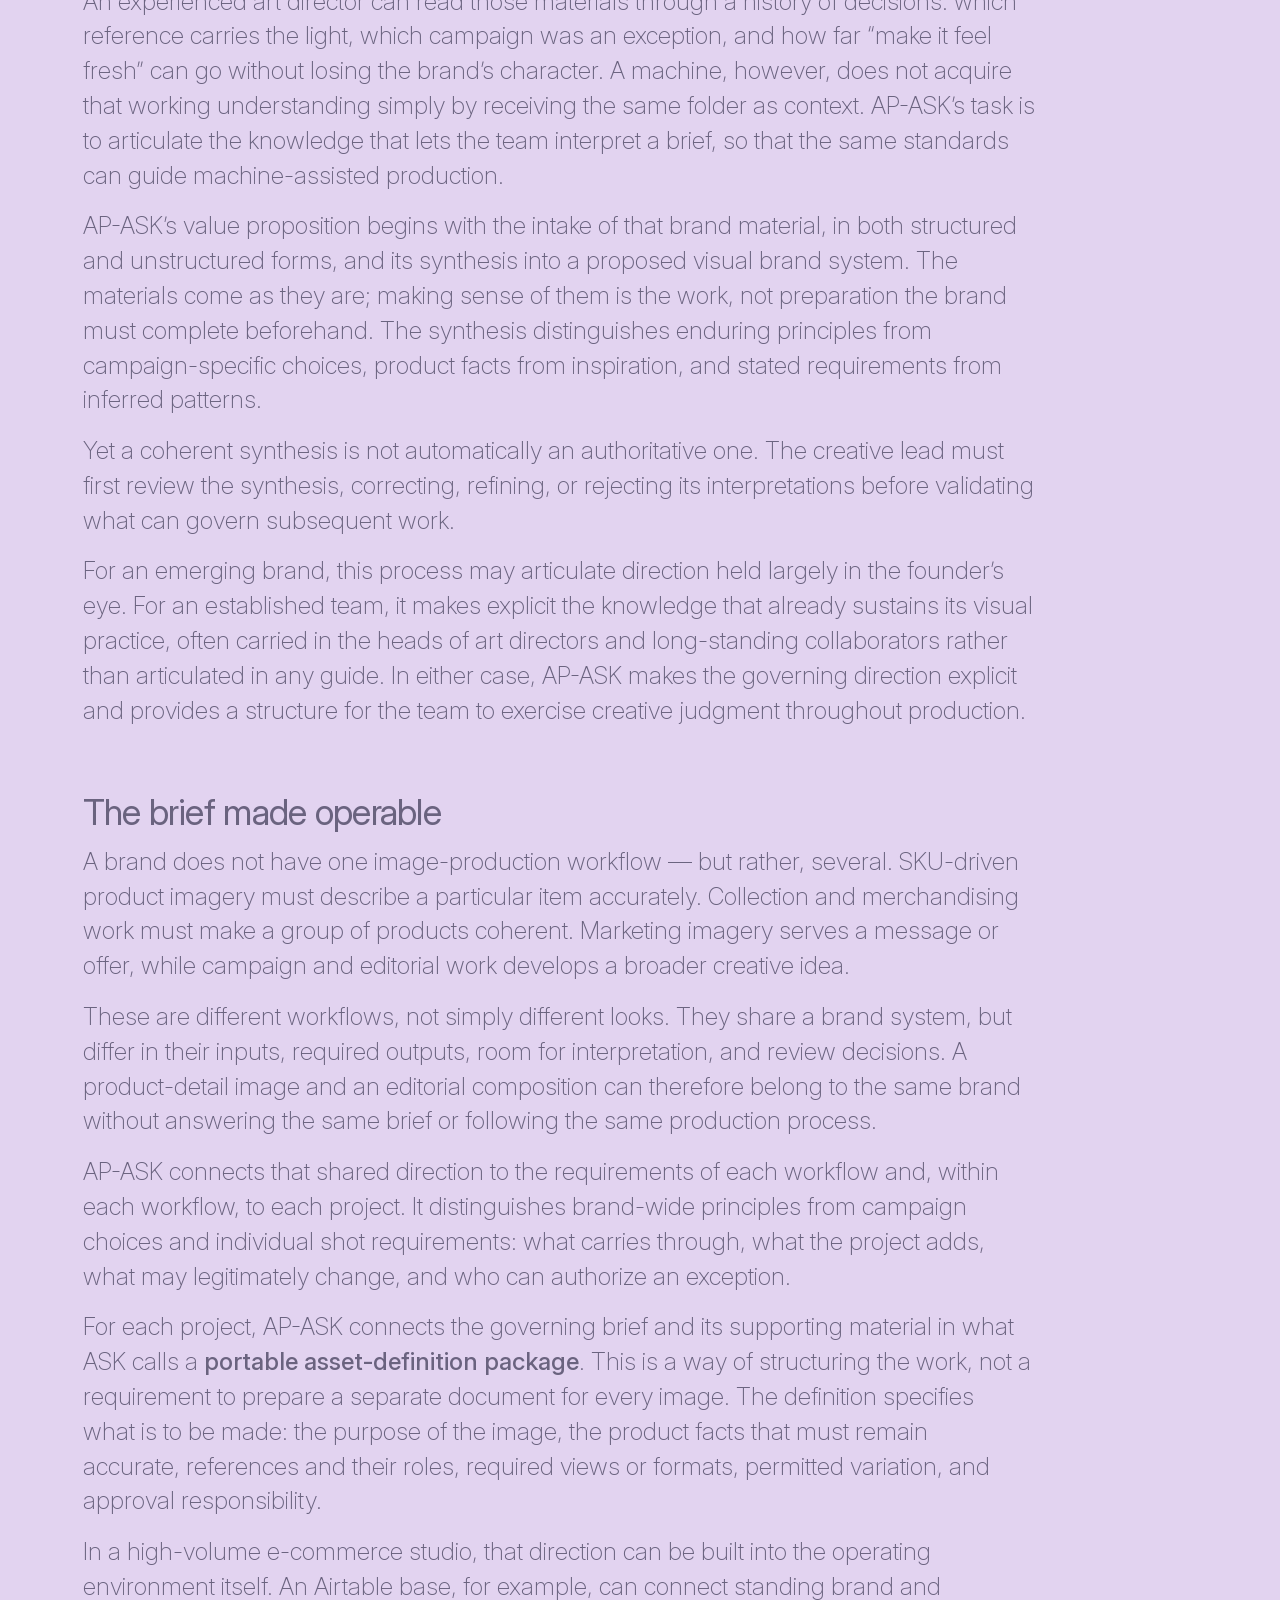
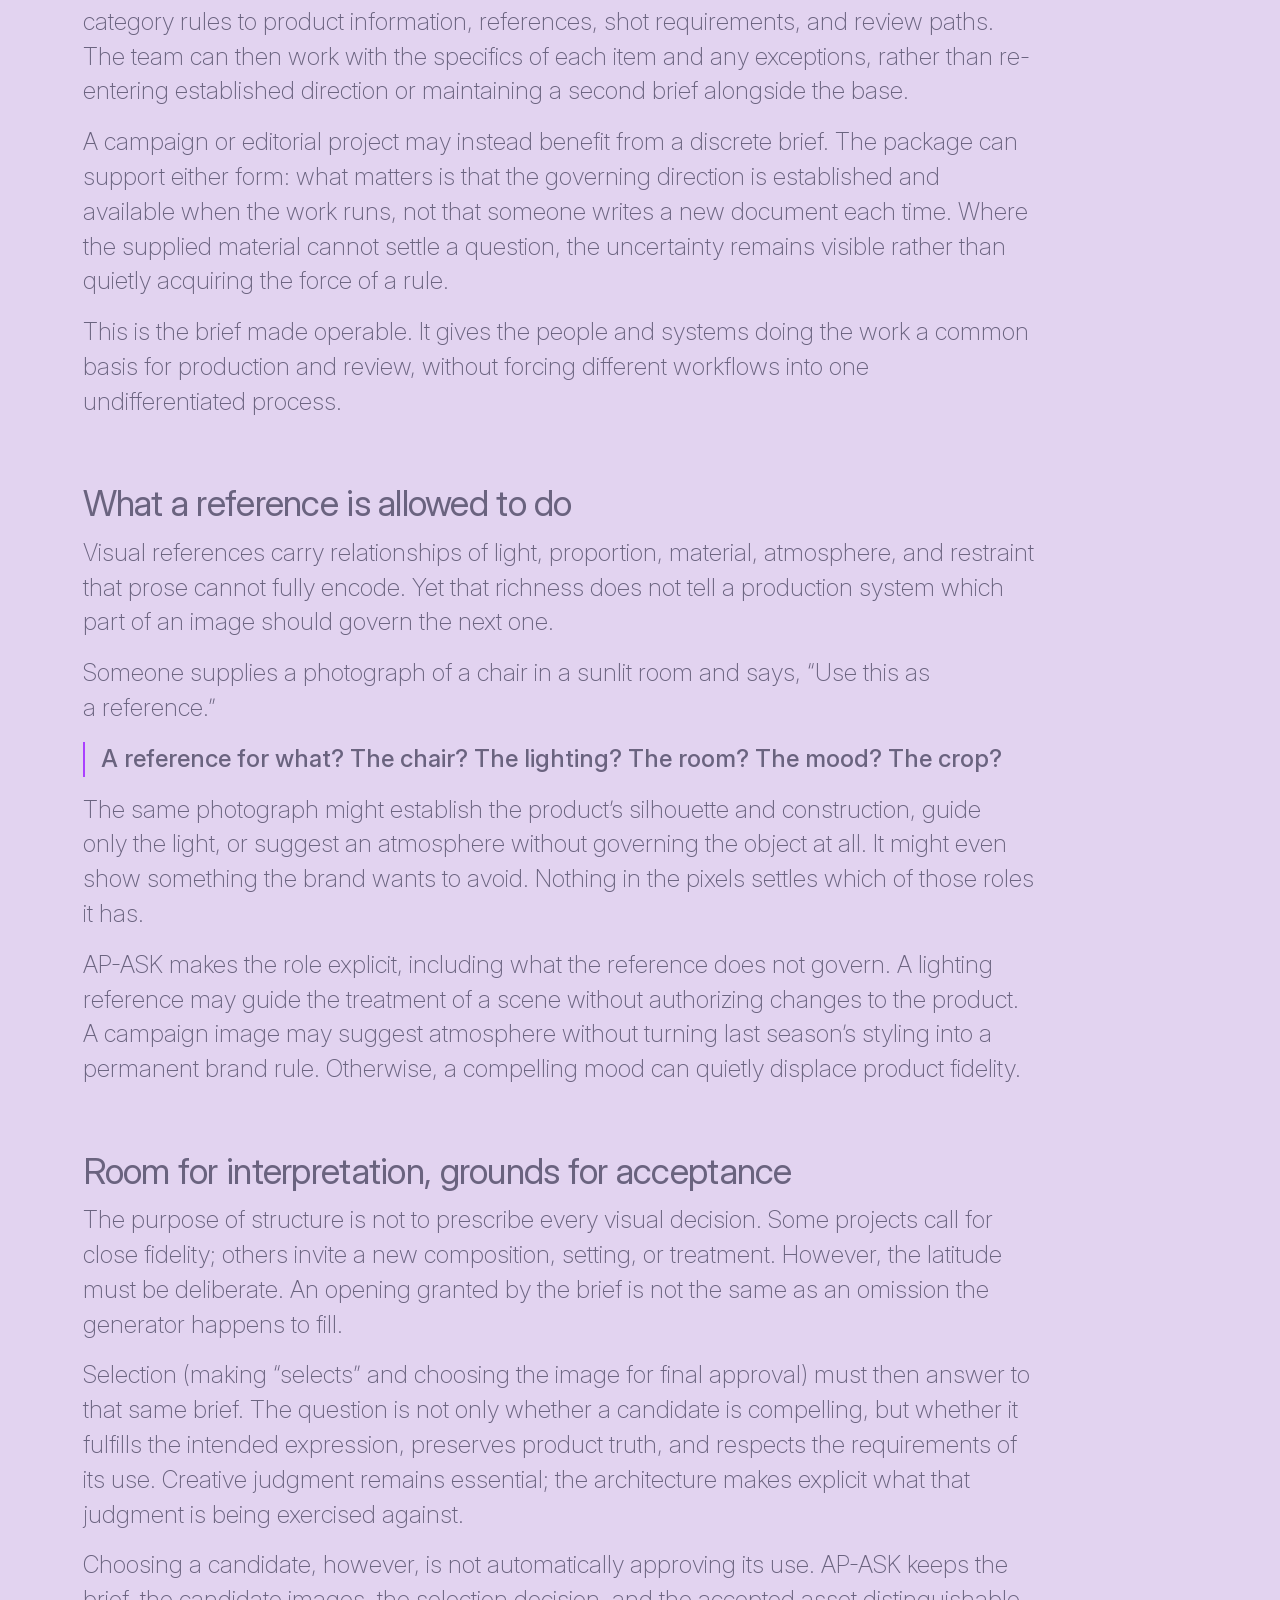
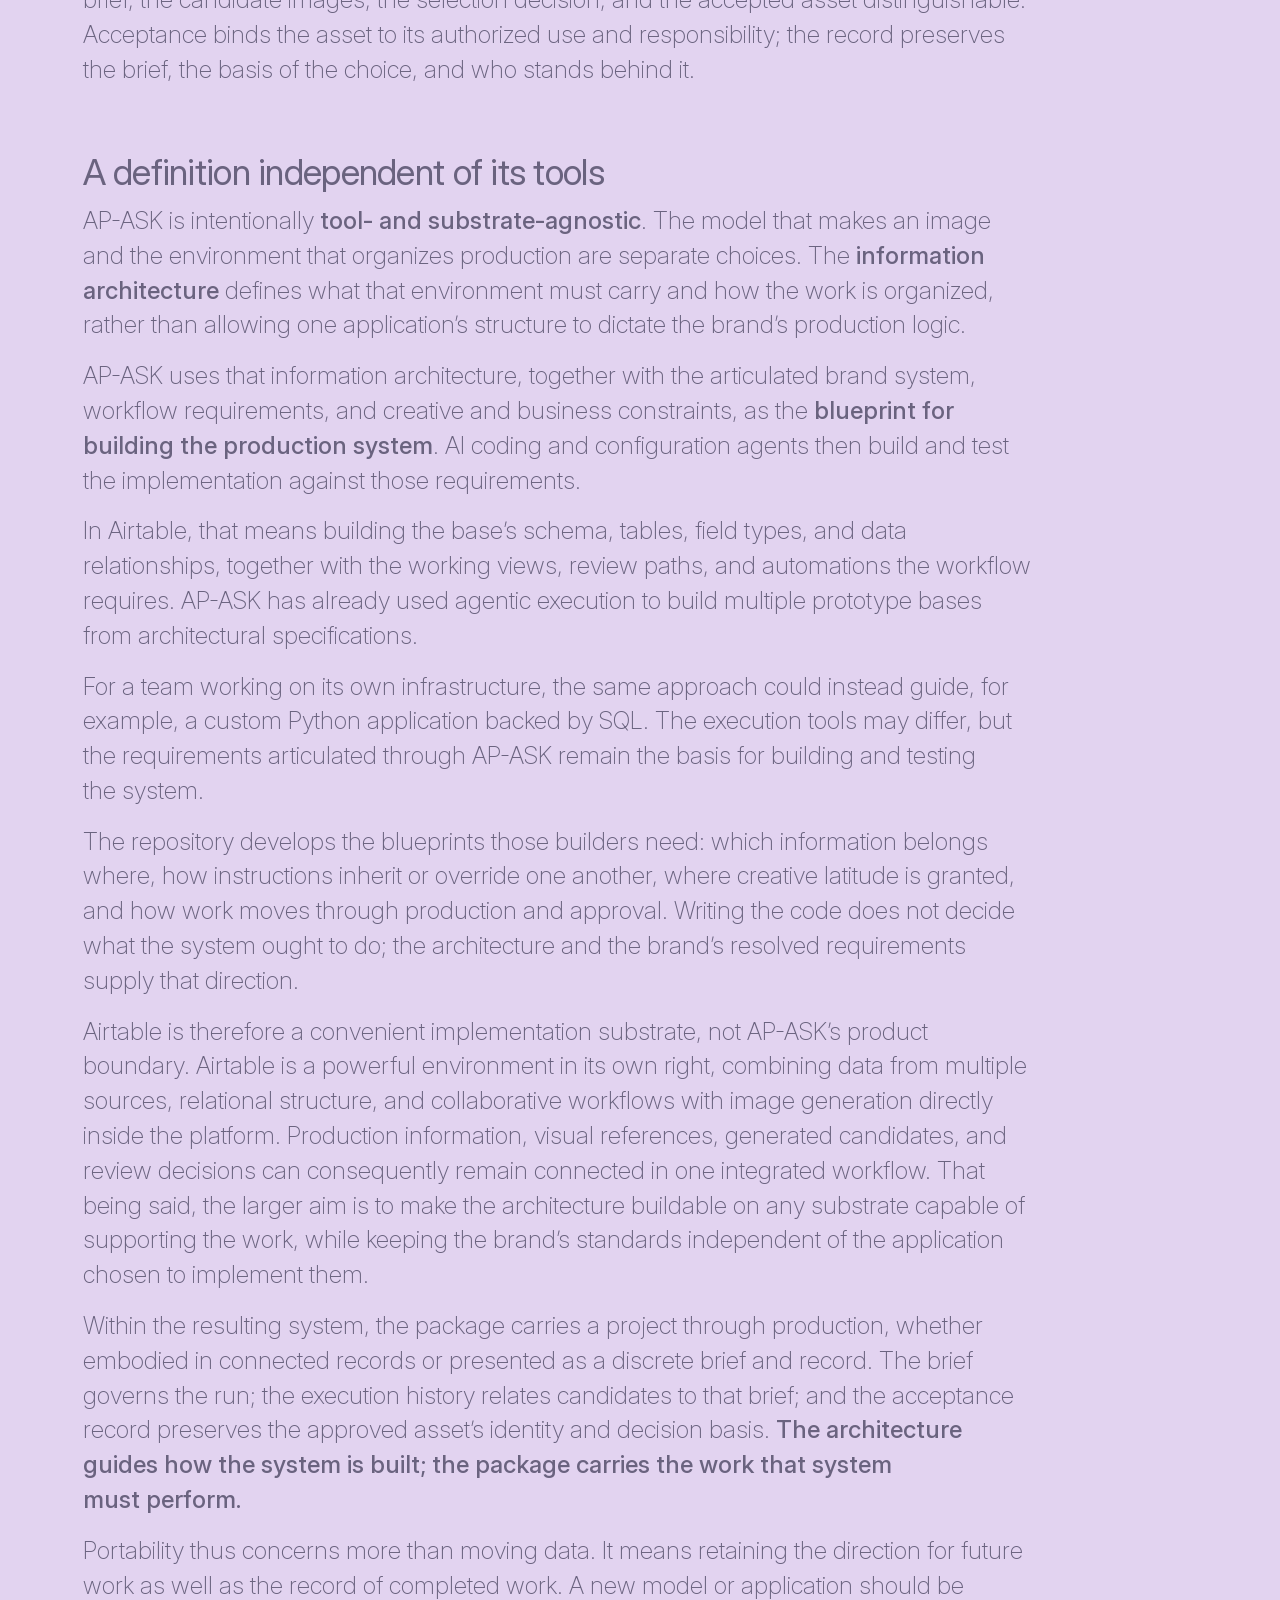
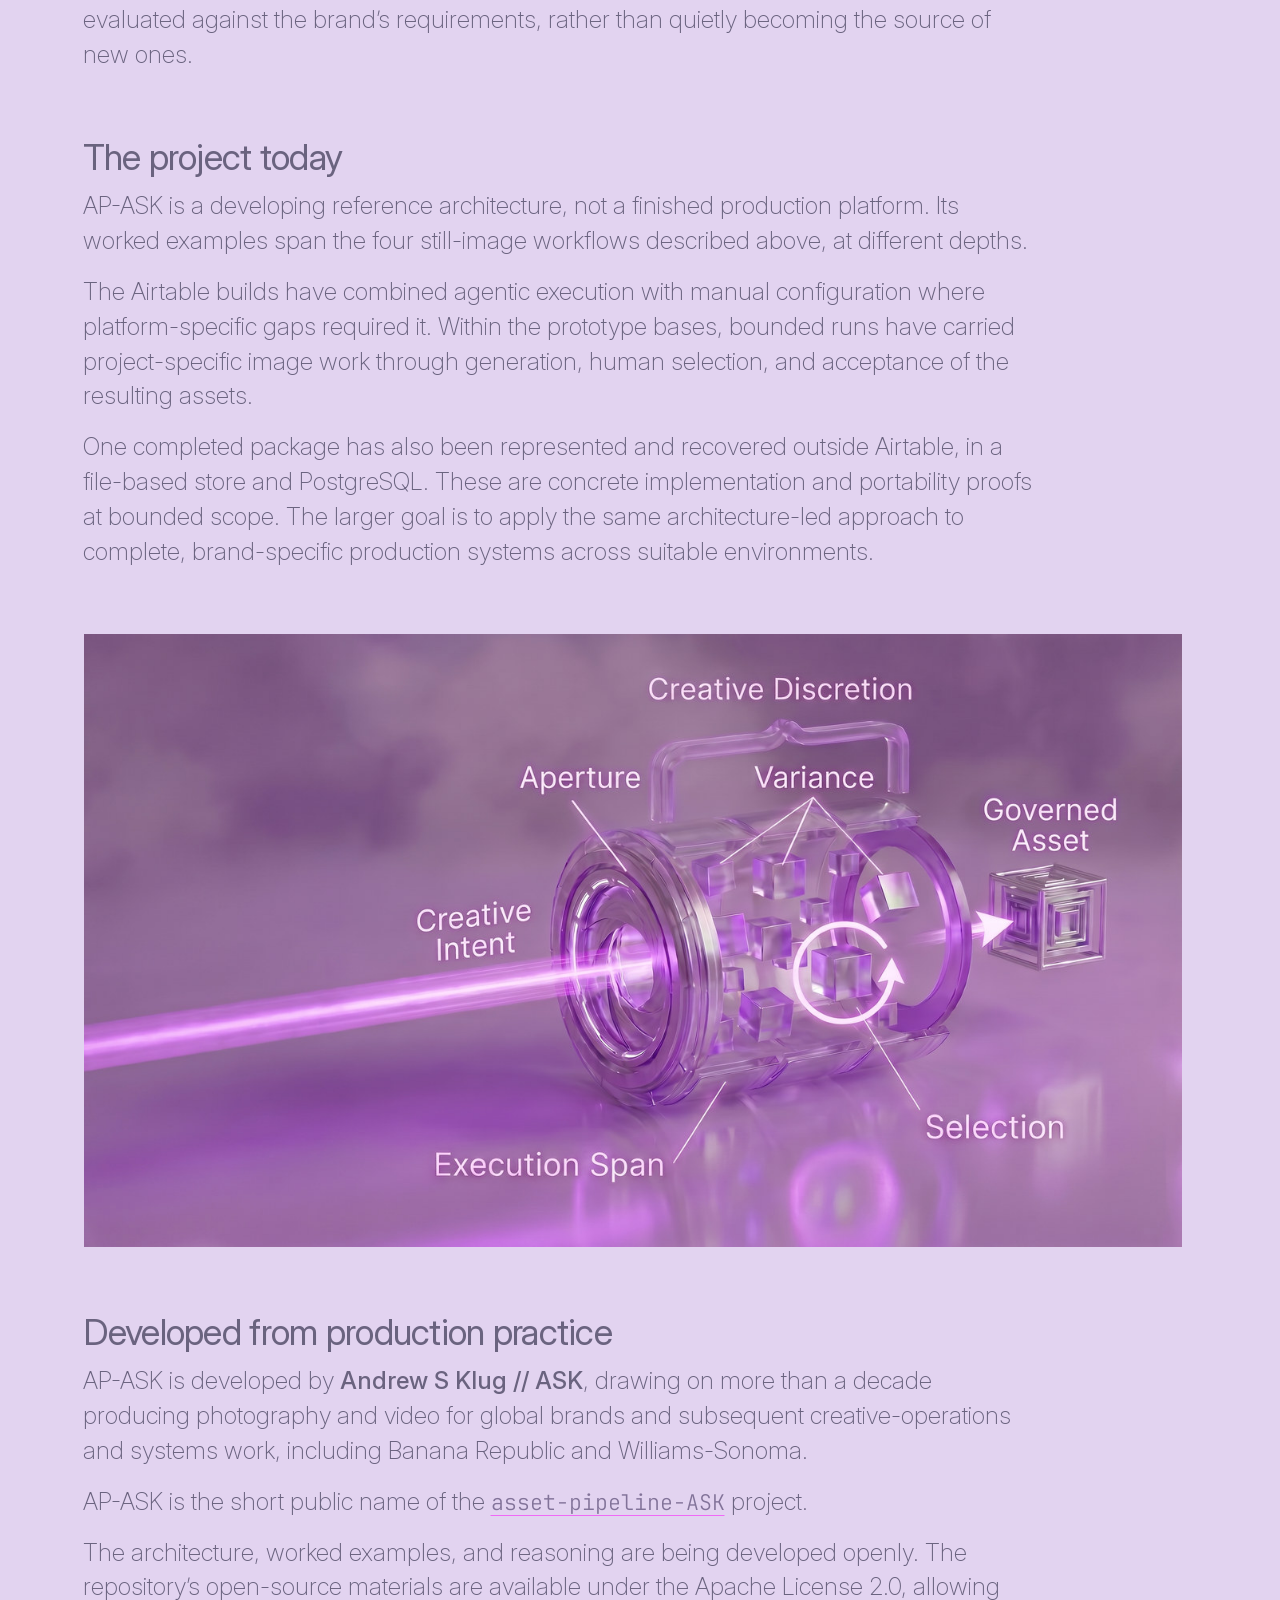
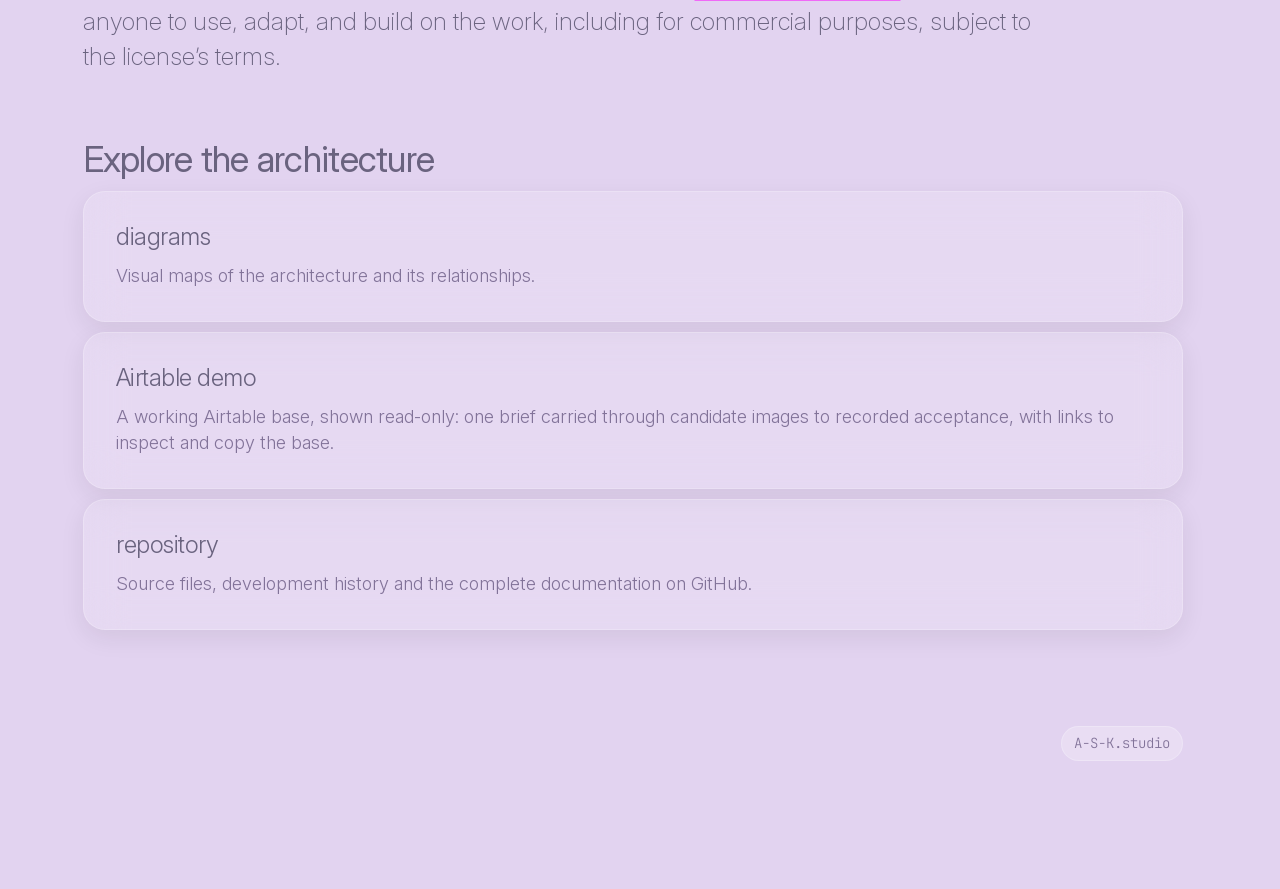
==== commit c54a7db4: "docs(site): state the demo's copy and license limits where it is linked The README now says a copy m" ====
--- a/docs/index.html
+++ b/docs/index.html
@@ -75,7 +75,7 @@
      navigation entry each sit in a <template data-read-build> fragment, which a
      clone keeps inert and the site build (tools/read/, which declares this page
      a front door) renders by removing the template tags. A clone shows the
-     diagrams and repository destinations only.
+     diagrams, Airtable demo and repository destinations only.
 
      FIGURE. One image sits between "The project today" and the author section:
      a conceptual illustration, presented without a heading or caption, so the
@@ -286,7 +286,7 @@
           </template>
           <a class="surface-panel" href="https://airtable.com/appAd5MxDJ7PnVBue/shrktCKpBa1RIVSqG" target="_blank" rel="noopener">
             <span class="surface-panel-title">Airtable demo</span>
-            <span class="surface-panel-support">A working base, read-only: one brief carried through candidate images to recorded acceptance. Its data can be inspected and copied as a pattern.</span>
+            <span class="surface-panel-support">A working Airtable base, shown read-only: one brief carried through candidate images to recorded acceptance, with links to inspect and copy the base.</span>
           </a>
           <a class="surface-panel" href="https://github.com/apexSolarKiss/asset-pipeline-ASK" target="_blank" rel="noopener">
             <span class="surface-panel-title">repository</span>
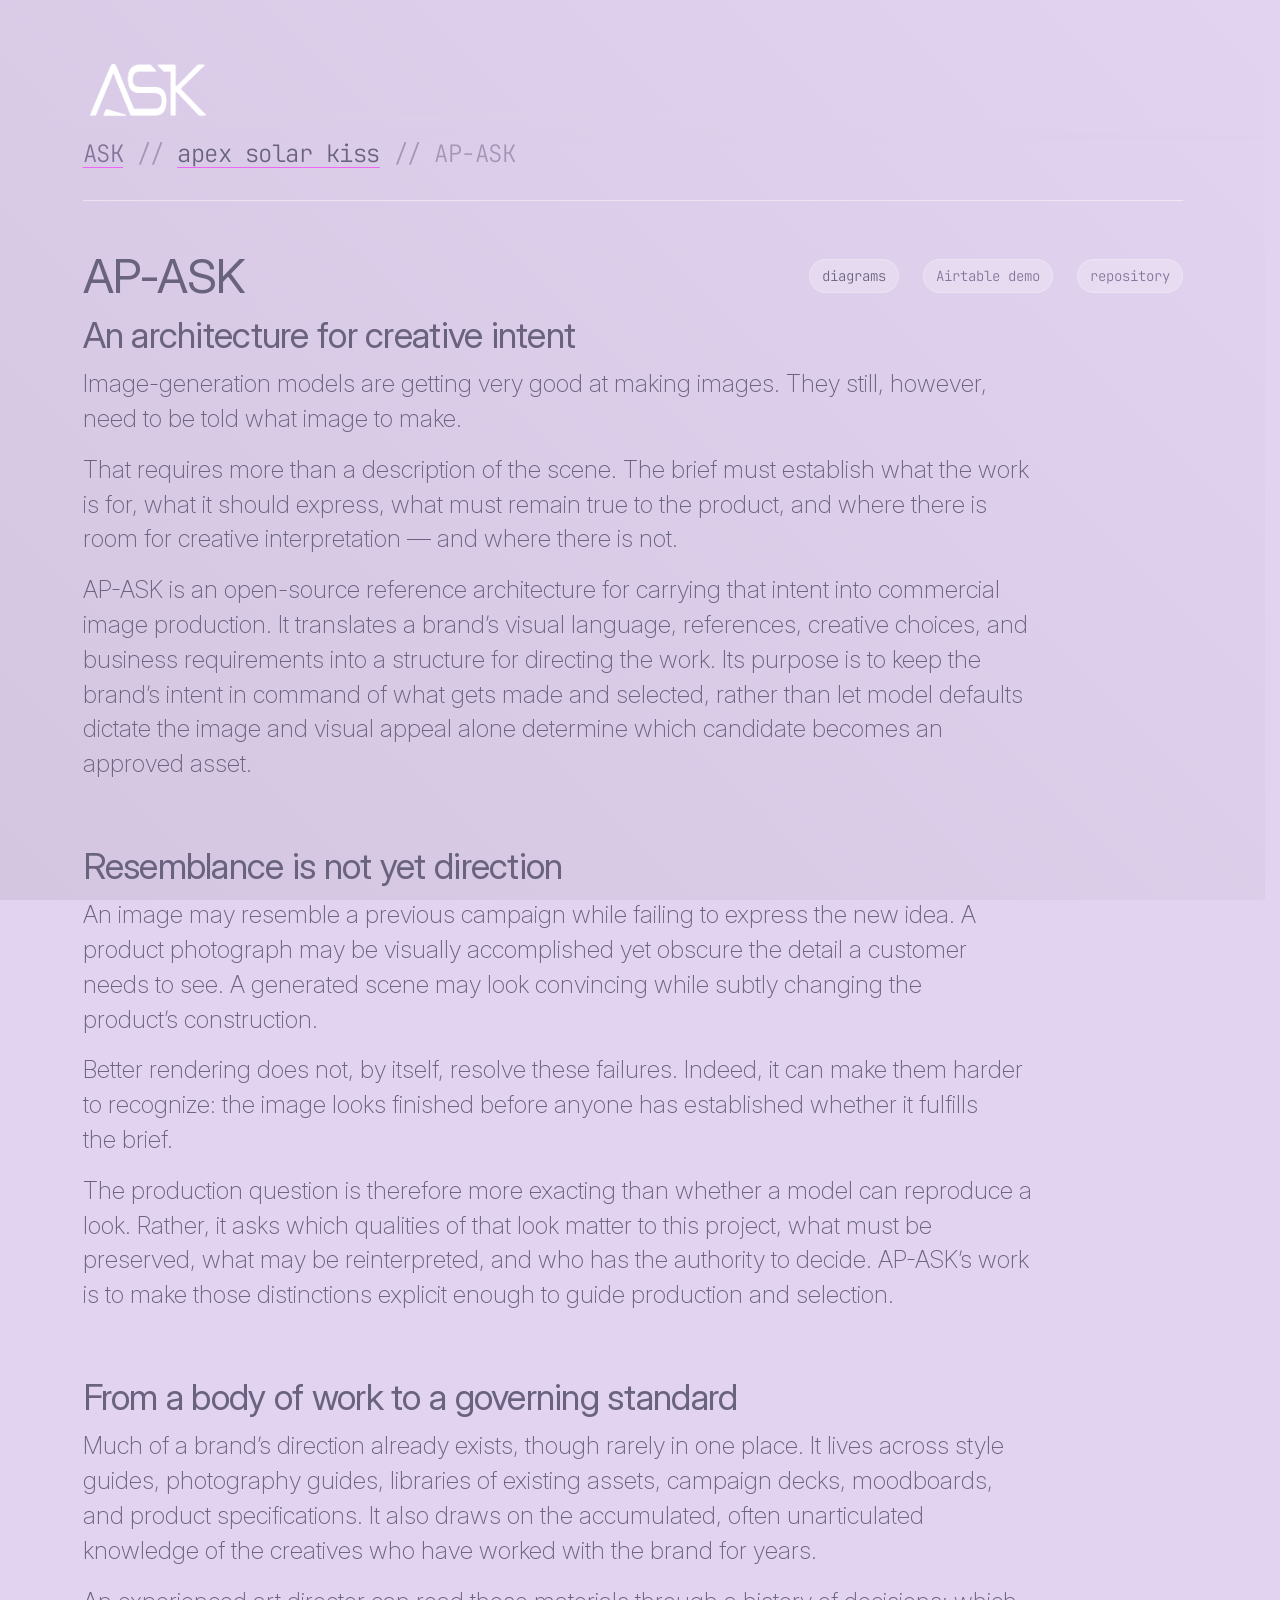
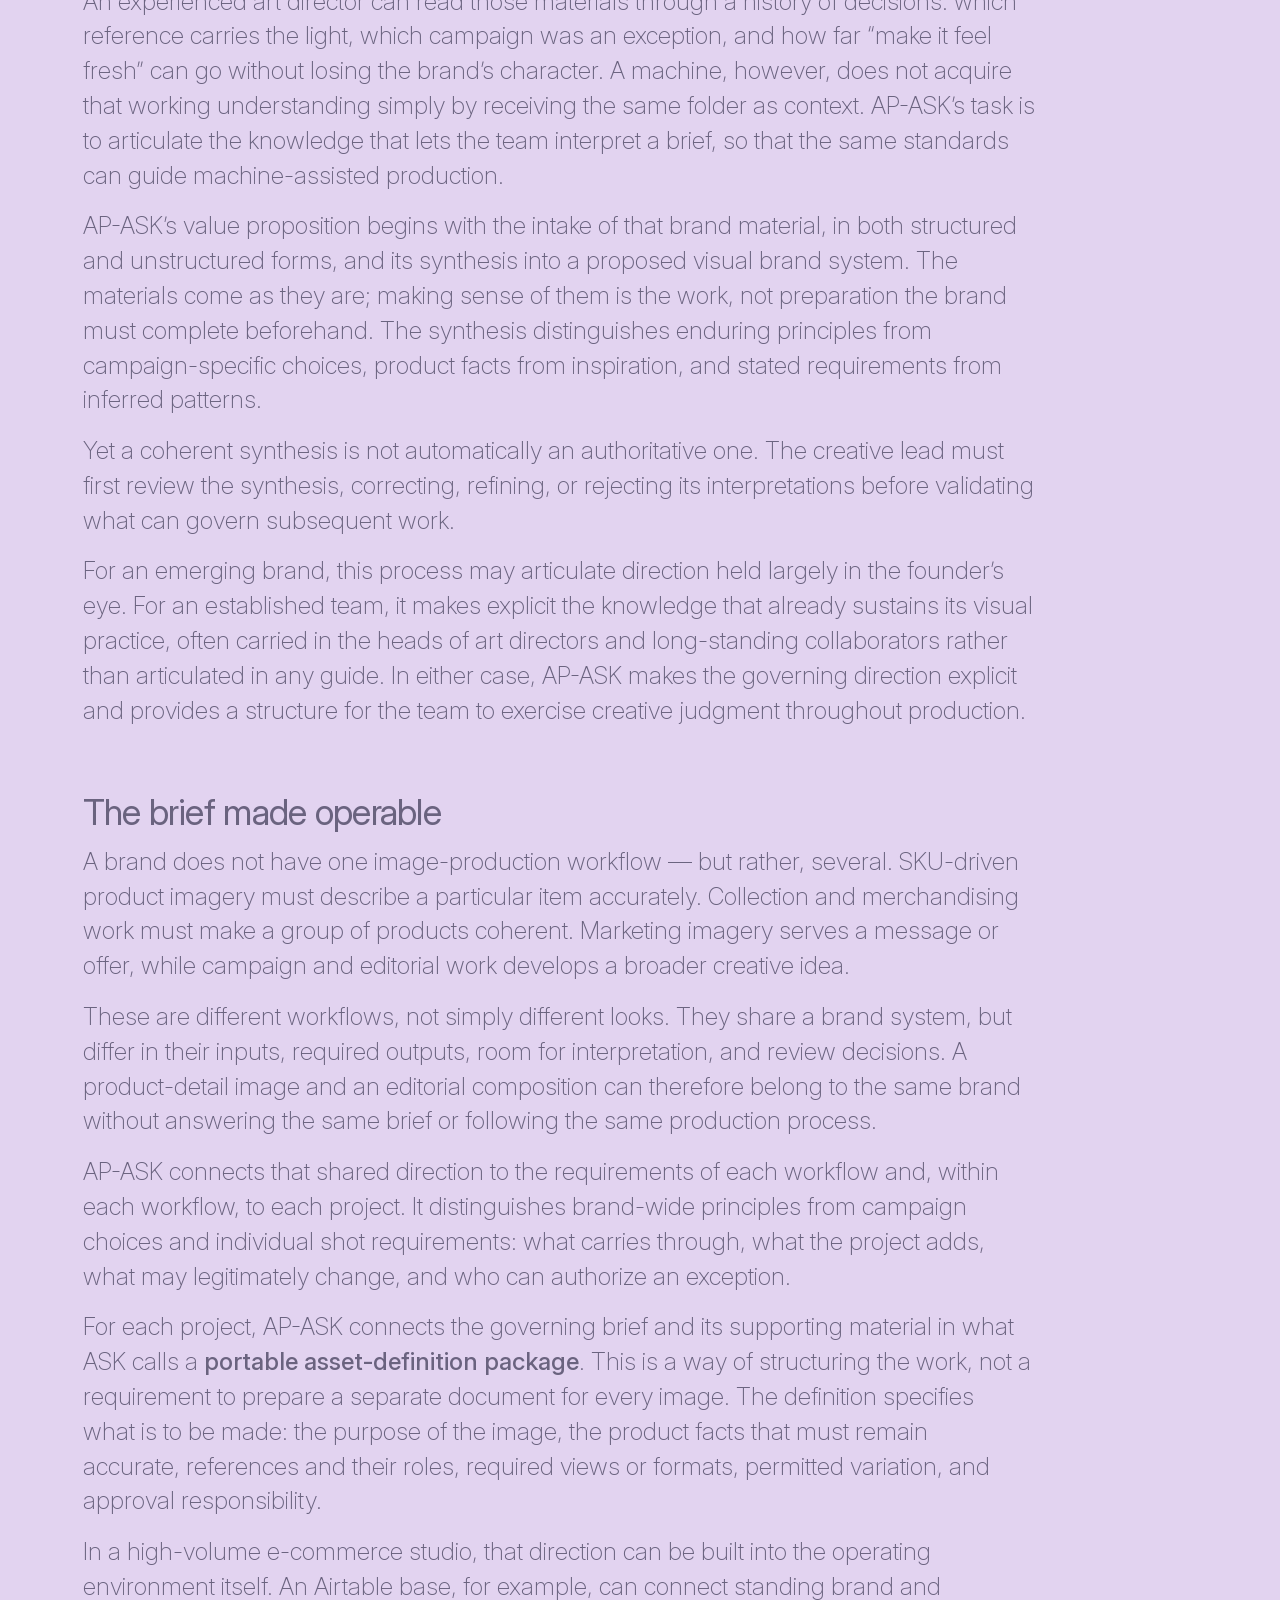
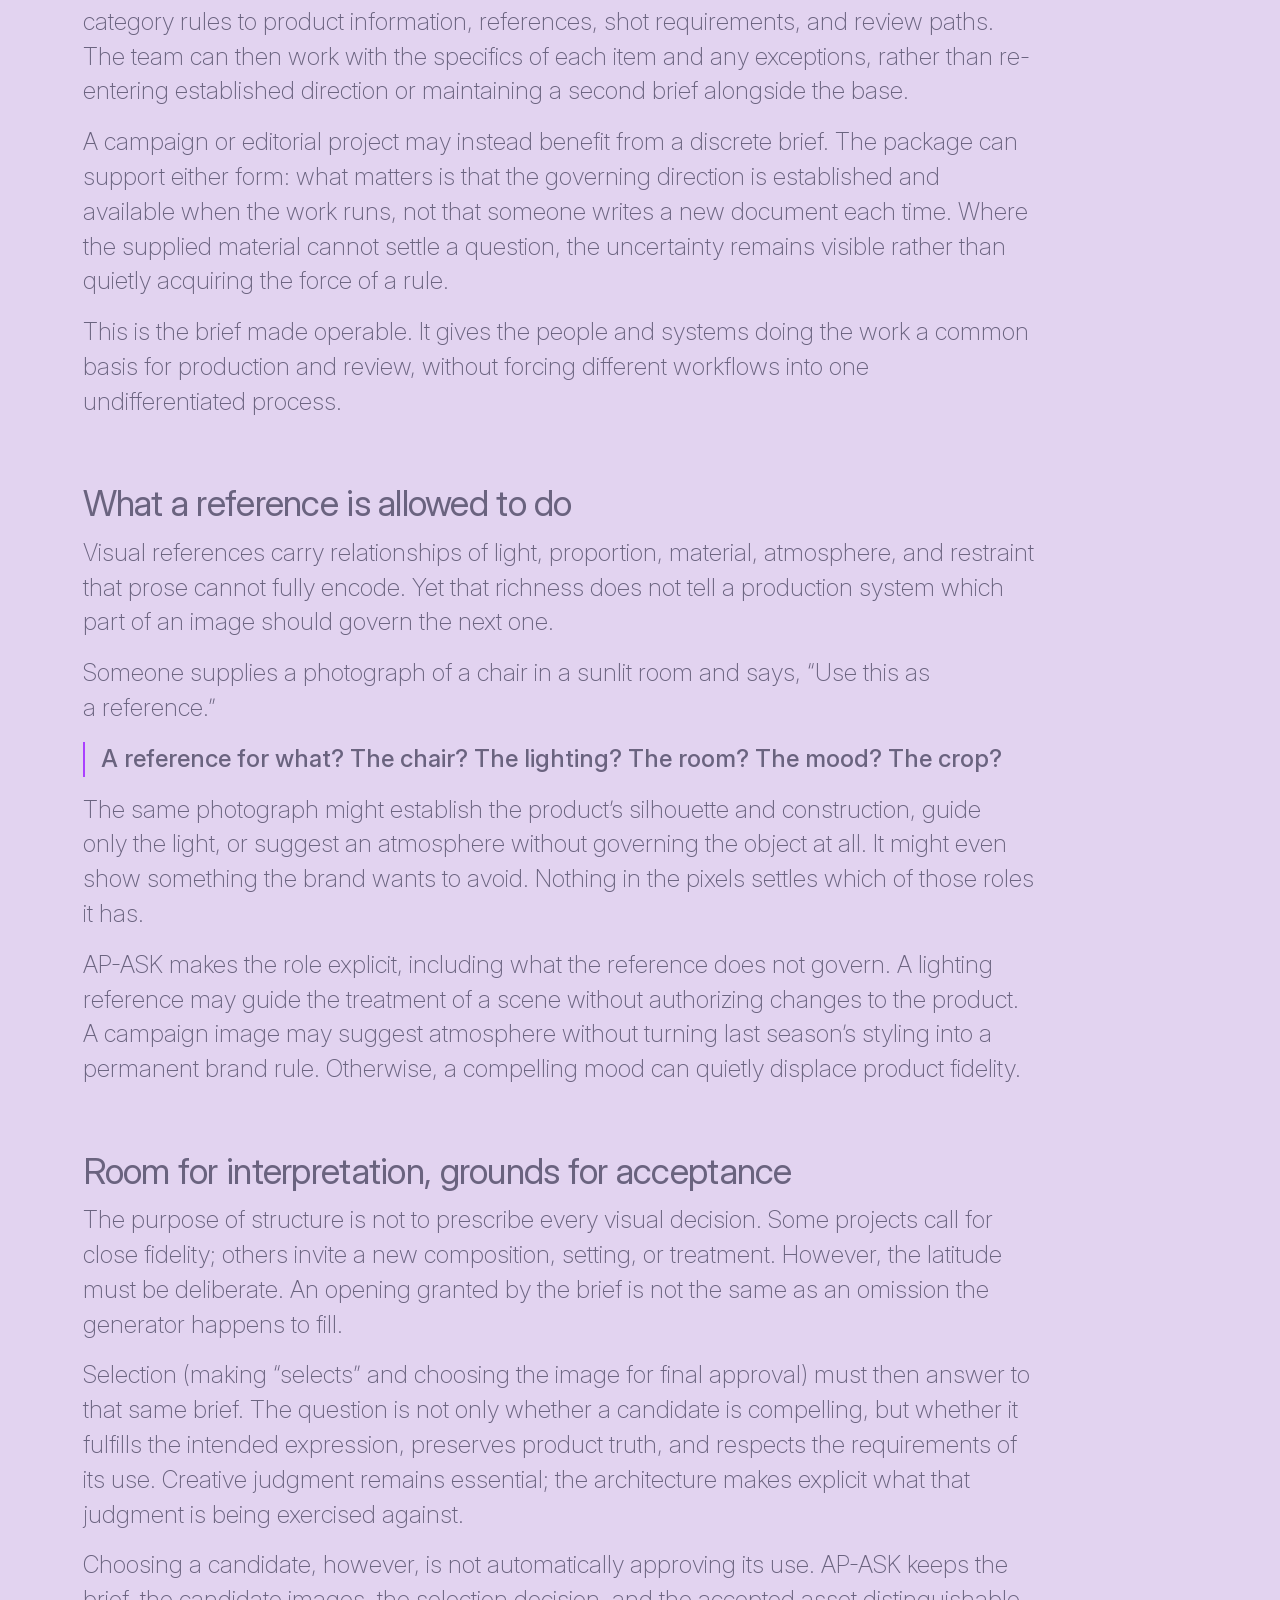
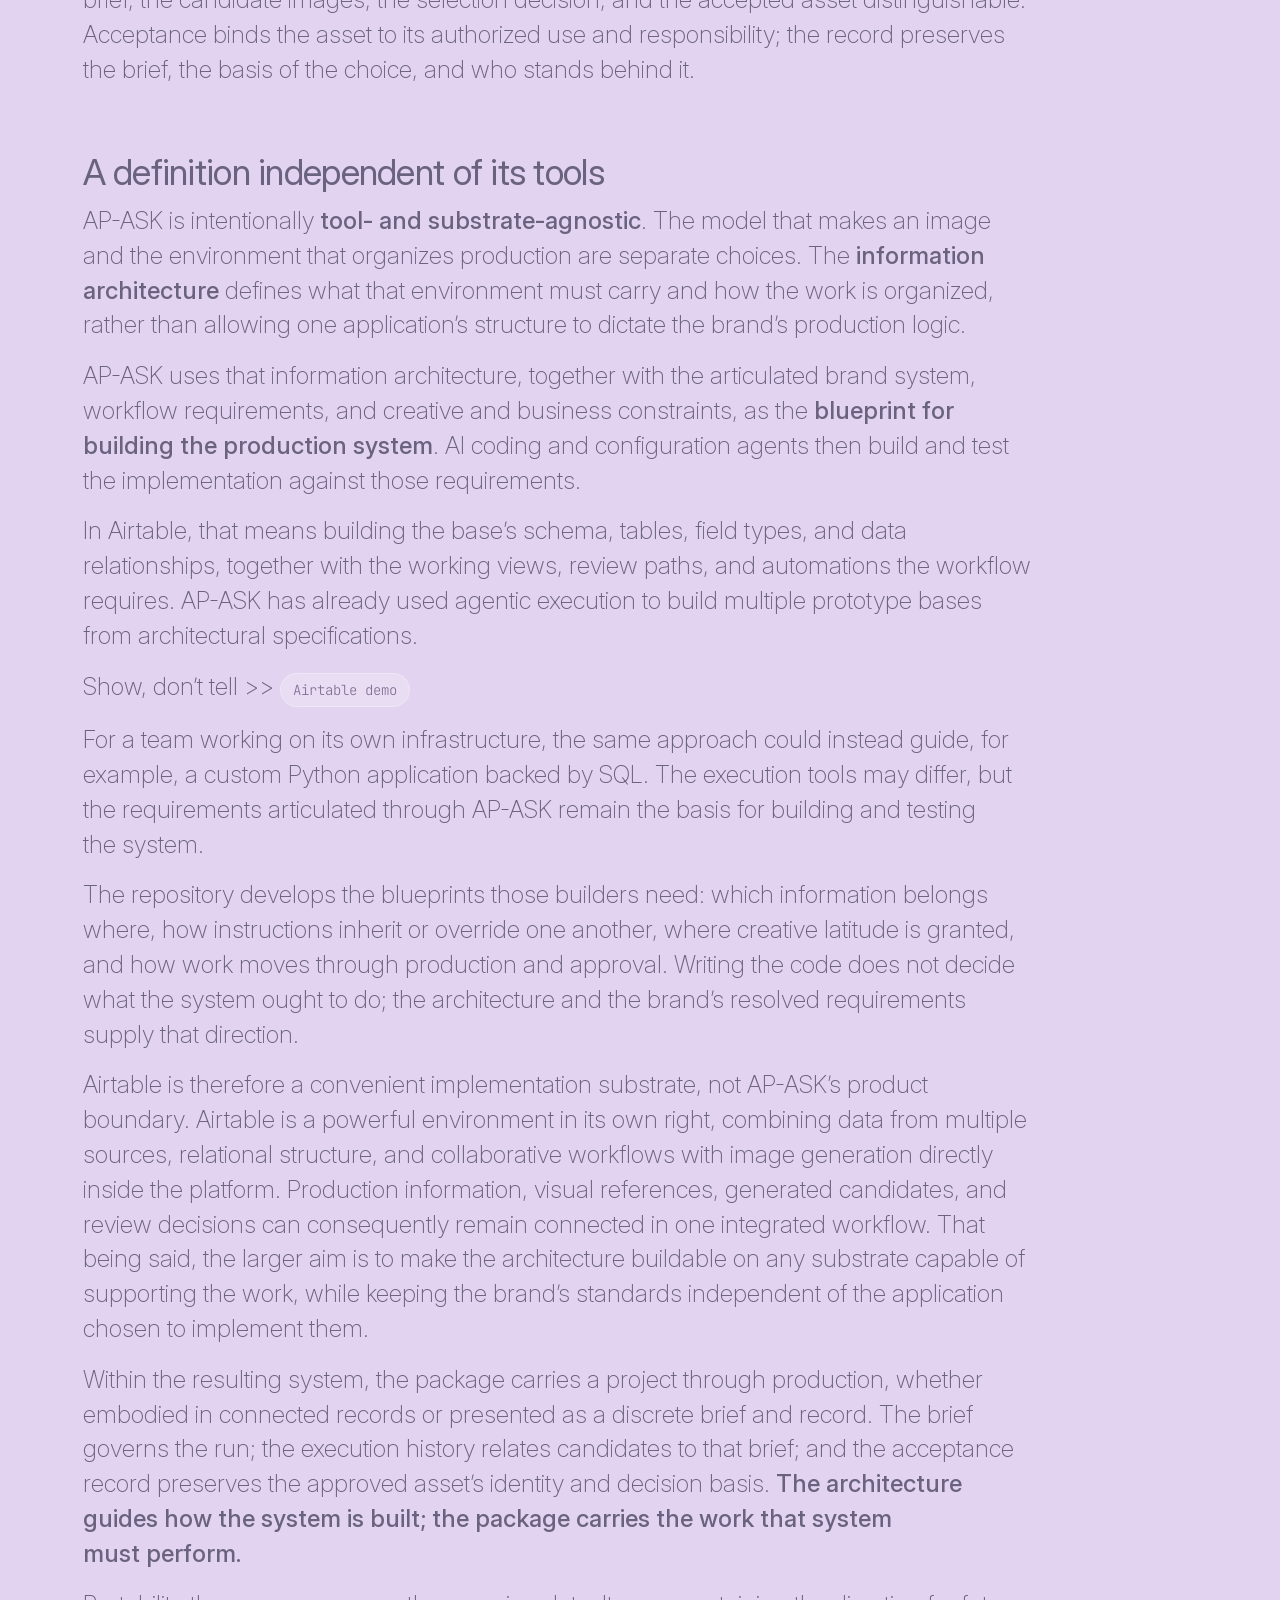
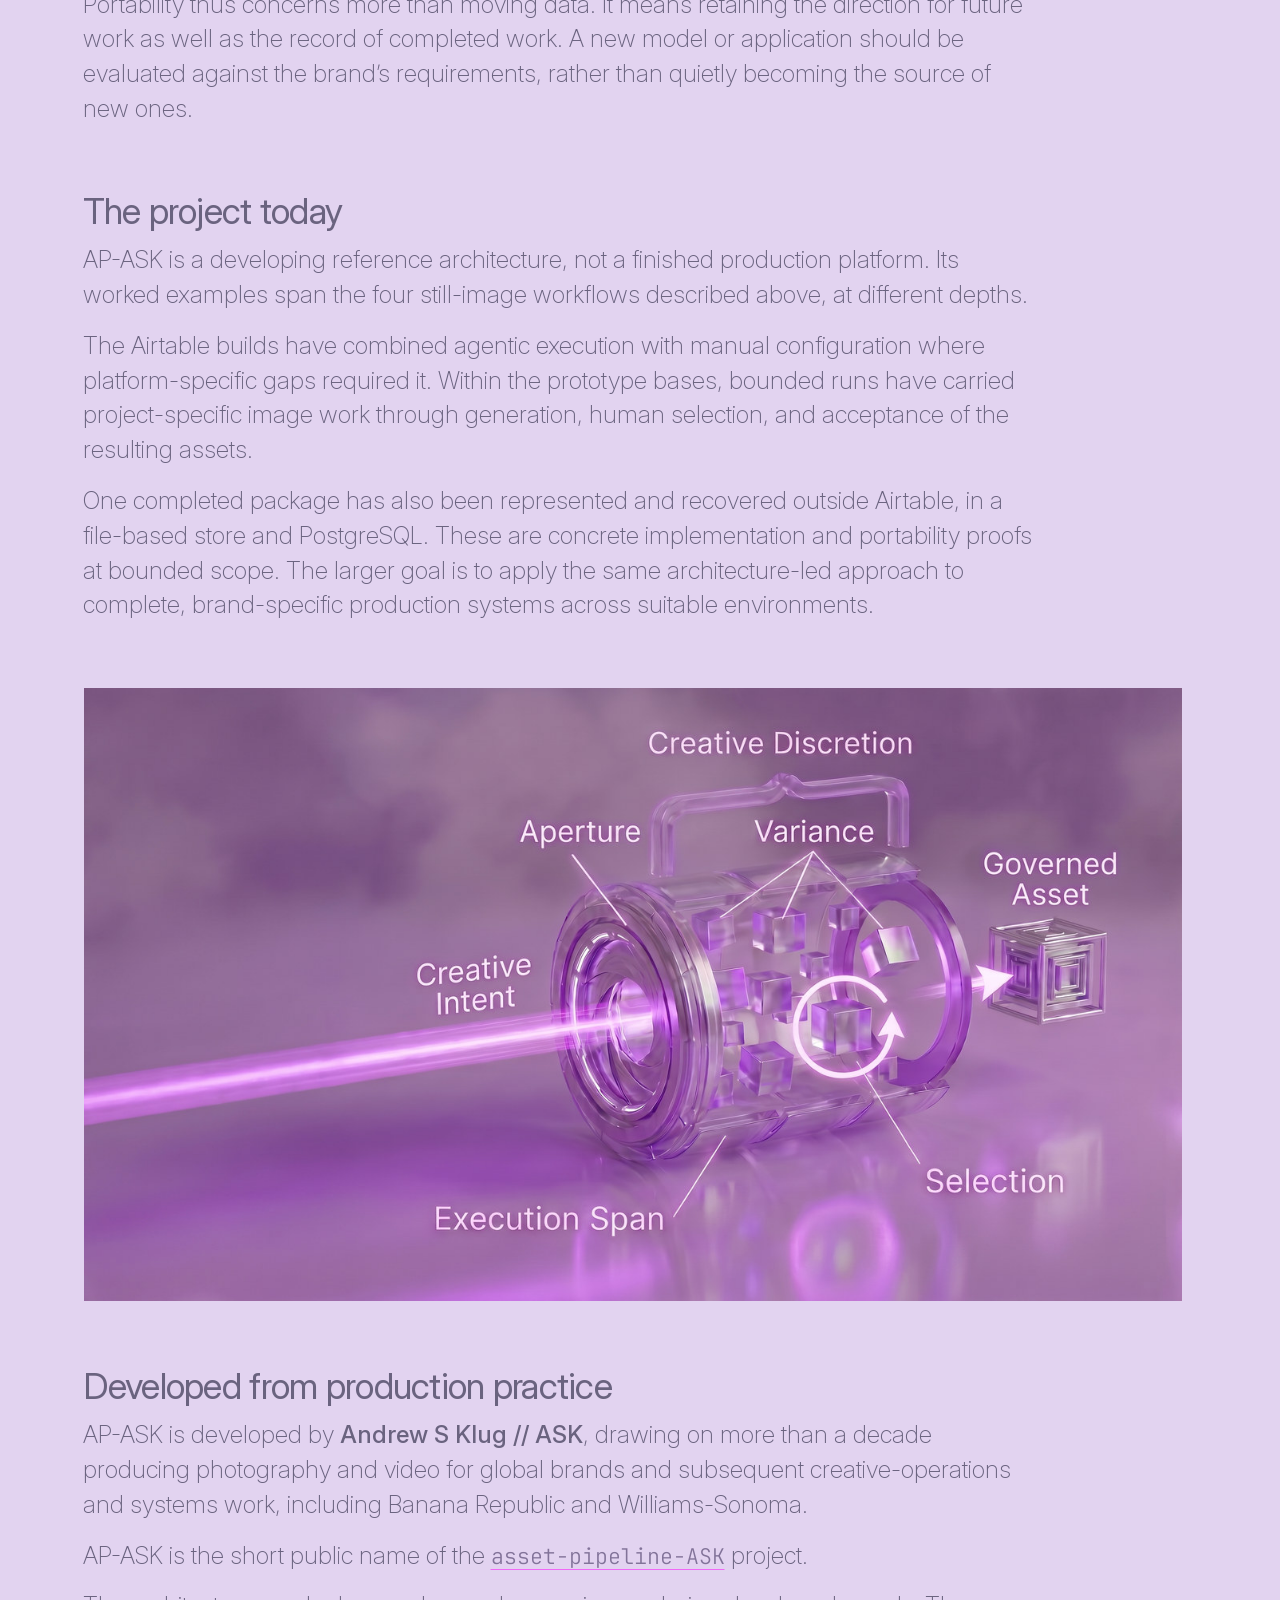
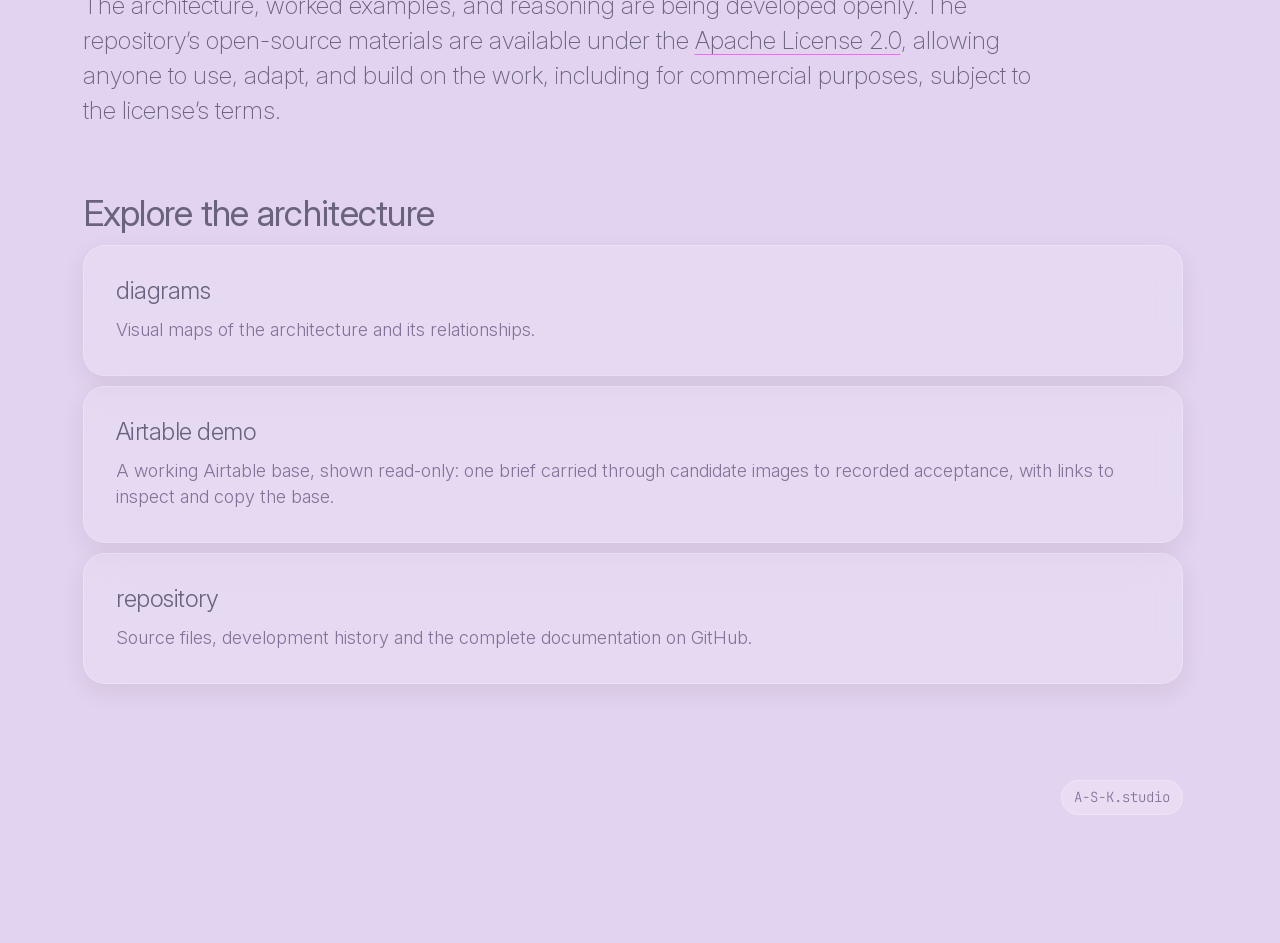
==== commit ef42583f: "docs(site): add an inline Airtable demo action after the Airtable build paragraph In "A definition i" ====
--- a/docs/index.html
+++ b/docs/index.html
@@ -62,6 +62,12 @@
      the demonstration, not an endorsement.
      They use the shared action styles and the footer's standard spacing; there
      is no sticky navigation.
+
+     INLINE ACTION. In "A definition independent of its tools", the paragraph
+     on building Airtable bases is followed by one line of its own, "Show,
+     don’t tell >>", ending in the Airtable demo action, styled as in the
+     title's line. It sits in the prose, so it keeps the reading measure and
+     wraps with the text.
 
      EXPLORE. After the author section, "Explore the architecture" offers the
      same four destinations as a stack of full-width shared panels, each with
@@ -243,6 +249,7 @@
           <p class="doc-body">AP-ASK is intentionally <strong>tool- and substrate-agnostic</strong>. The model that makes an image and the environment that organizes production are separate choices. The <strong>information architecture</strong> defines what that environment must carry and how the work is organized, rather than allowing one application’s structure to dictate the brand’s production logic.</p>
           <p class="doc-body">AP-ASK uses that information architecture, together with the articulated brand system, workflow requirements, and creative and business constraints, as the <strong>blueprint for building the production system</strong>. AI coding and configuration agents then build and test the implementation against those requirements.</p>
           <p class="doc-body">In Airtable, that means building the base’s schema, tables, field types, and data relationships, together with the working views, review paths, and automations the workflow requires. AP-ASK has already used agentic execution to build multiple prototype bases from architectural specifications.</p>
+          <p class="doc-body">Show, don’t tell &gt;&gt; <a class="surface-action surface-action--secondary" href="https://airtable.com/appAd5MxDJ7PnVBue/shrktCKpBa1RIVSqG" target="_blank" rel="noopener">Airtable demo</a></p>
           <p class="doc-body">For a team working on its own infrastructure, the same approach could instead guide, for example, a custom Python application backed by SQL. The execution tools may differ, but the requirements articulated through AP-ASK remain the basis for building and testing the system.</p>
           <p class="doc-body">The repository develops the blueprints those builders need: which information belongs where, how instructions inherit or override one another, where creative latitude is granted, and how work moves through production and approval. Writing the code does not decide what the system ought to do; the architecture and the brand’s resolved requirements supply that direction.</p>
           <p class="doc-body">Airtable is therefore a convenient implementation substrate, not AP-ASK’s product boundary. Airtable is a powerful environment in its own right, combining data from multiple sources, relational structure, and collaborative workflows with image generation directly inside the platform. Production information, visual references, generated candidates, and review decisions can consequently remain connected in one integrated workflow. That being said, the larger aim is to make the architecture buildable on any substrate capable of supporting the work, while keeping the brand’s standards independent of the application chosen to implement them.</p>
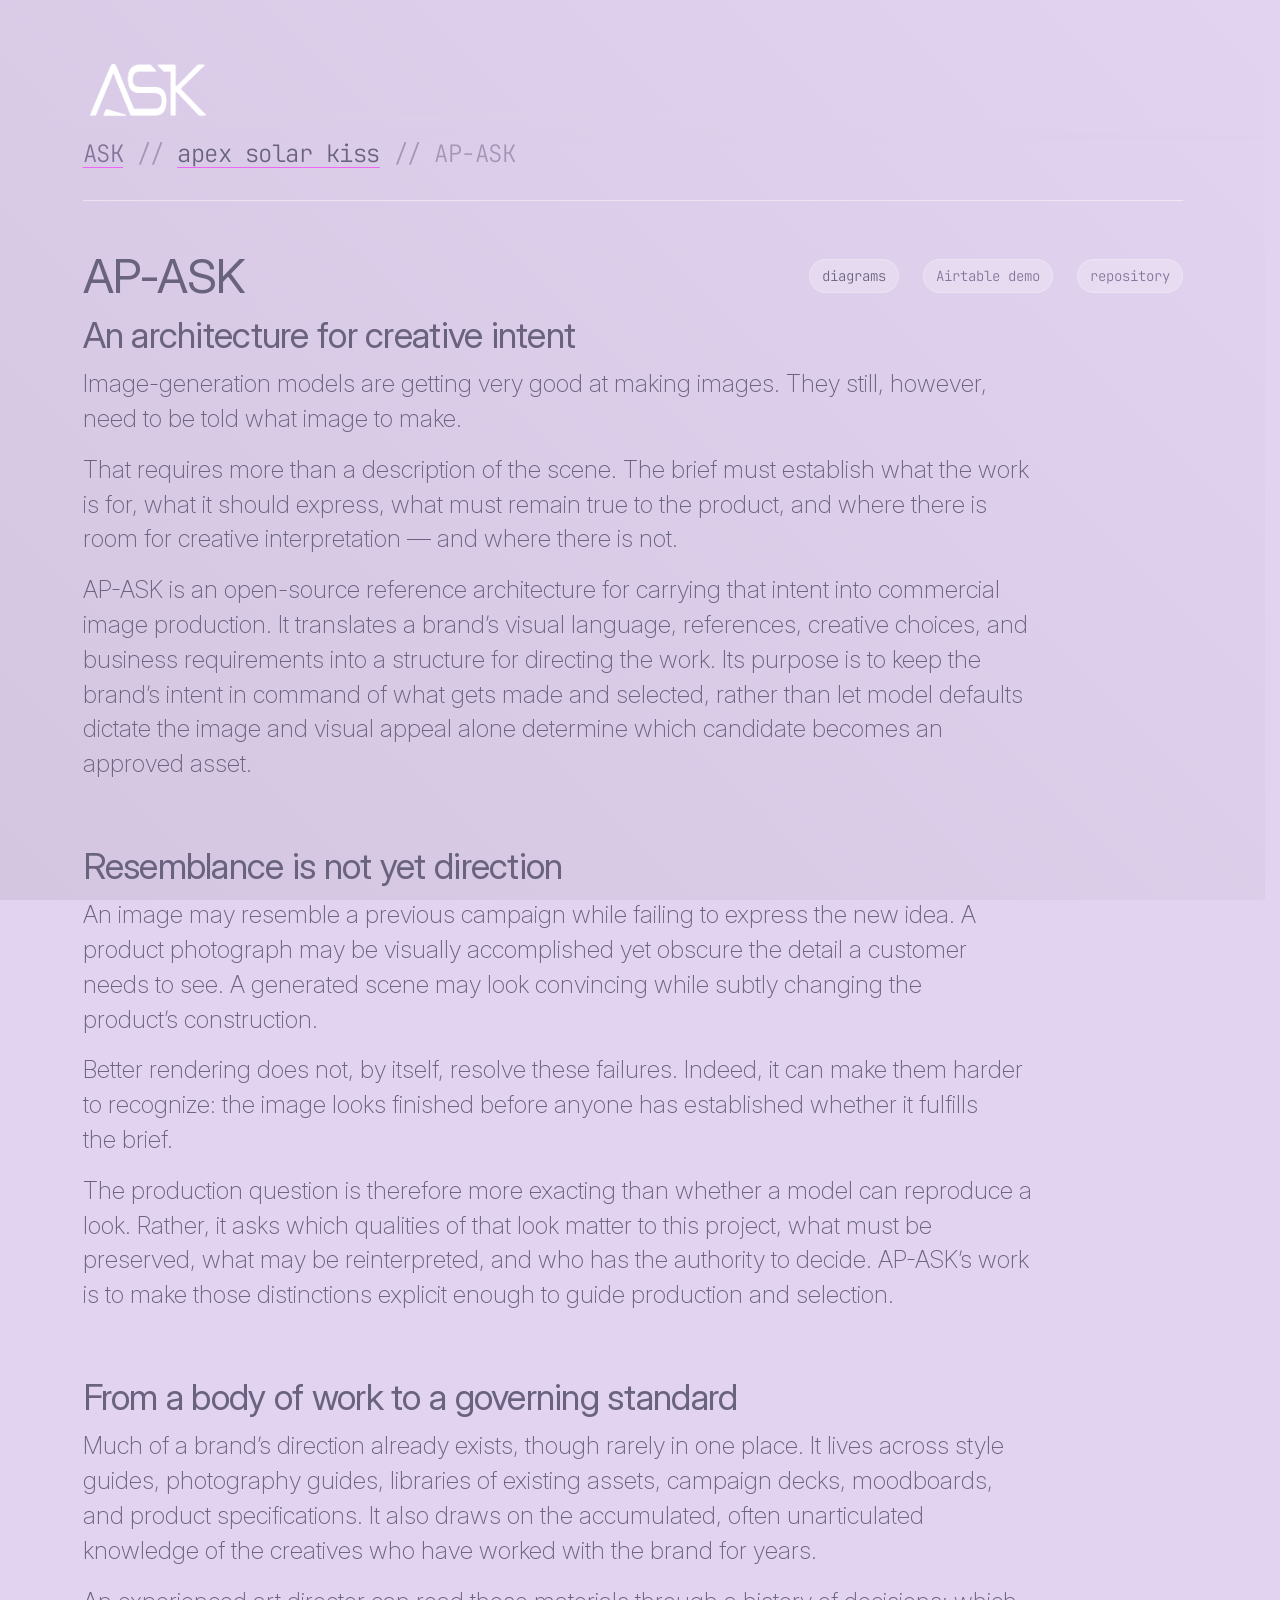
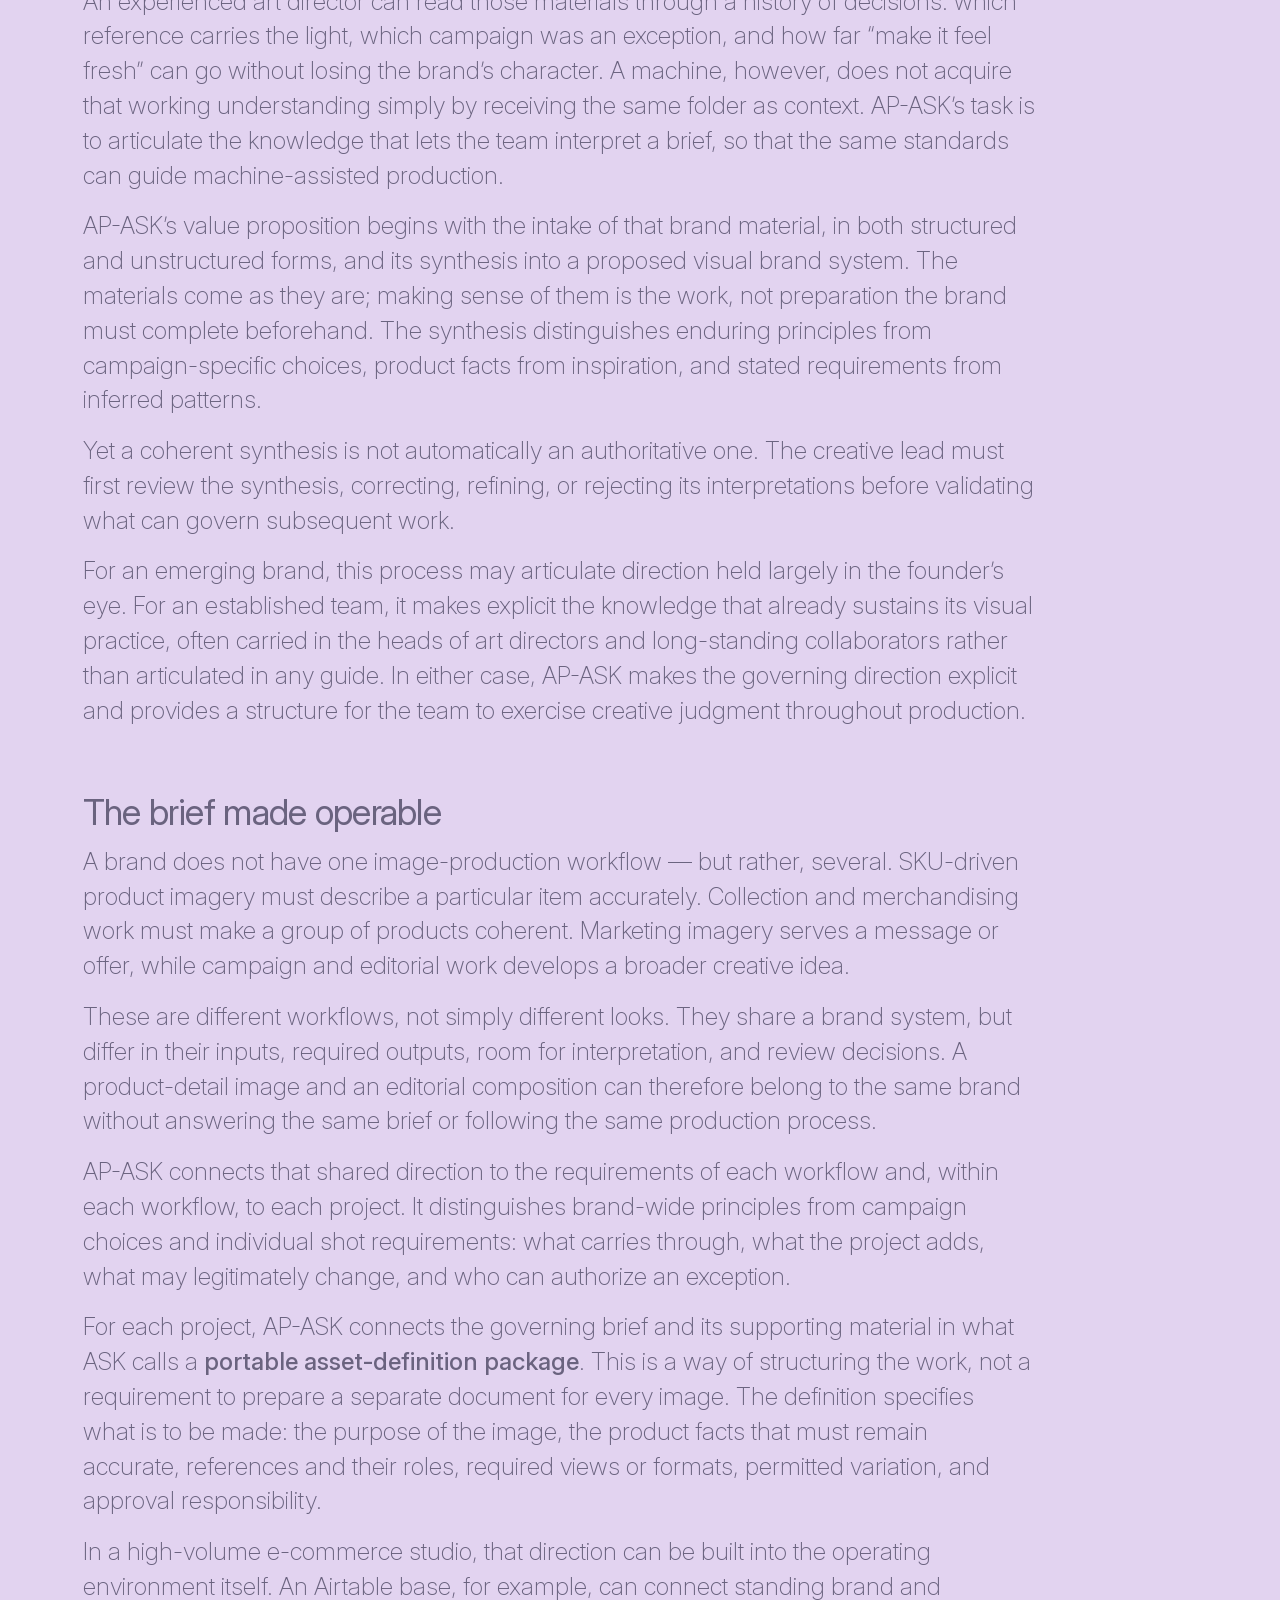
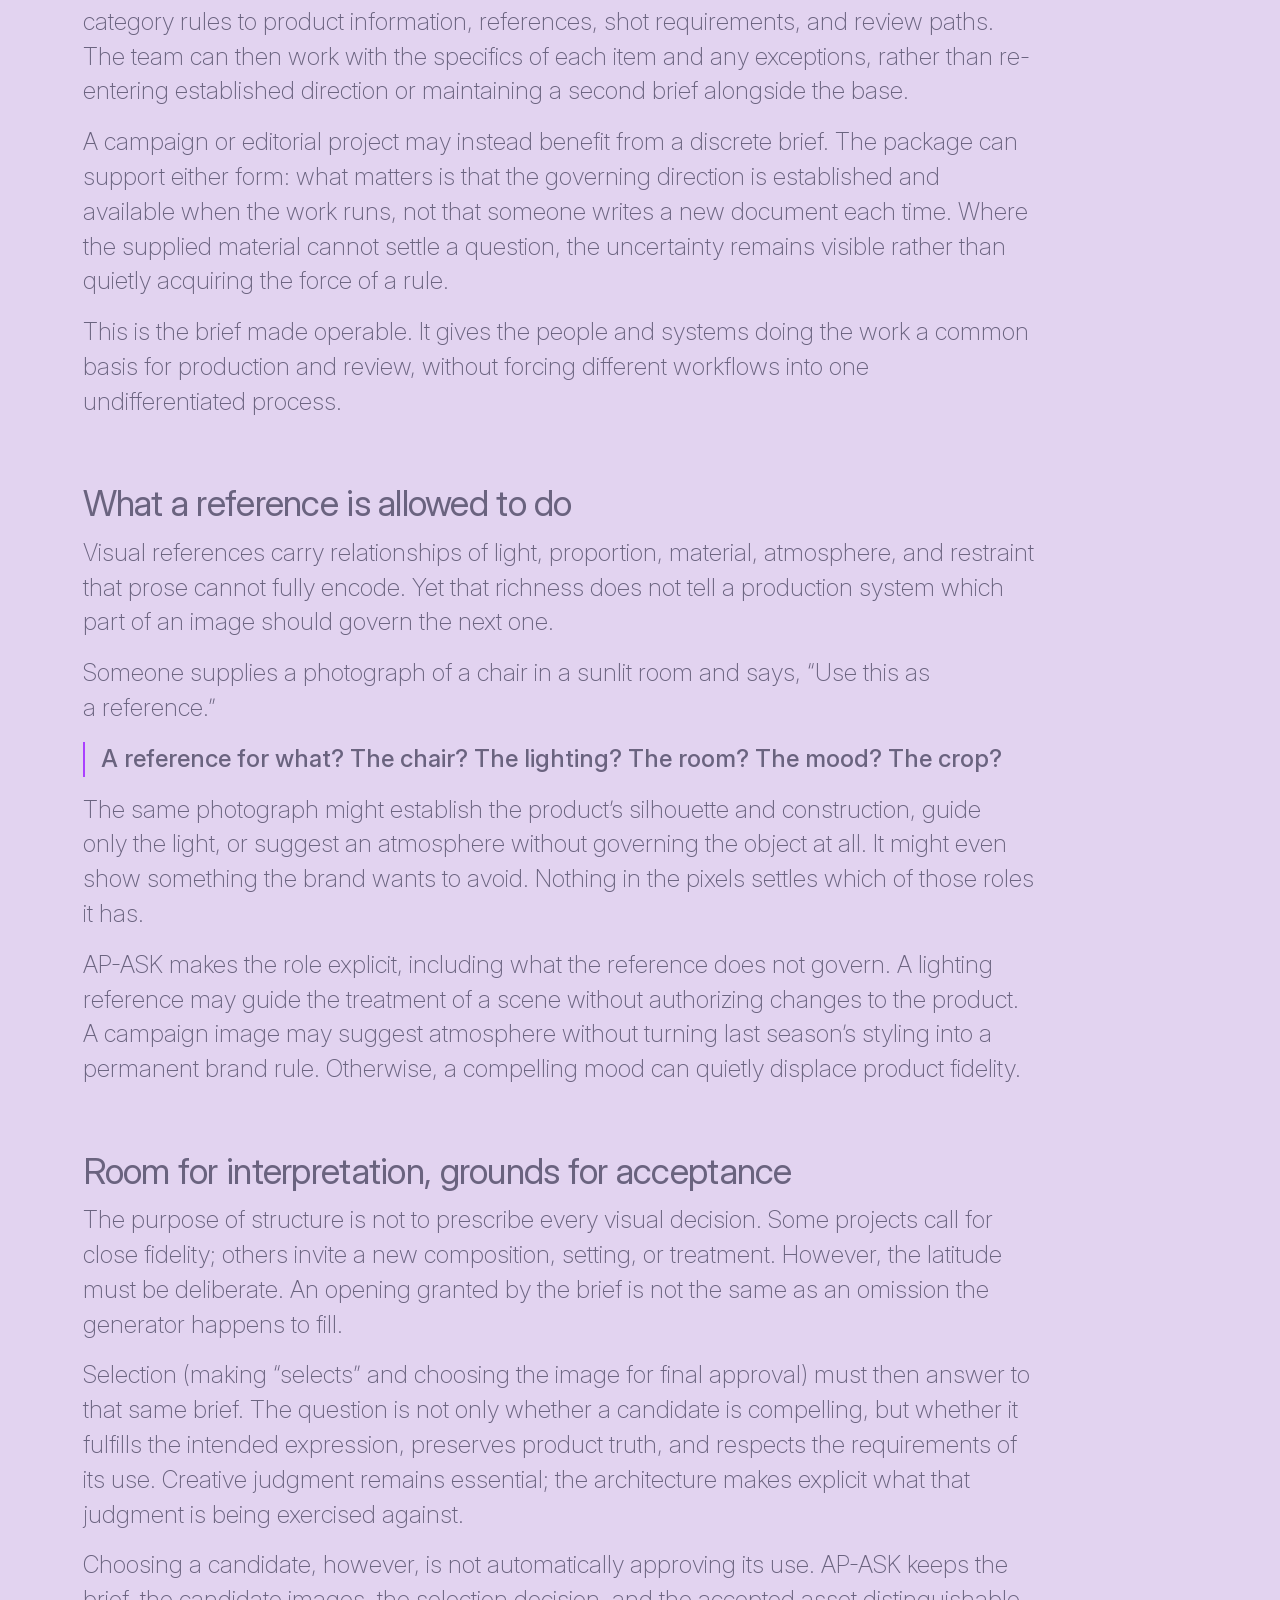
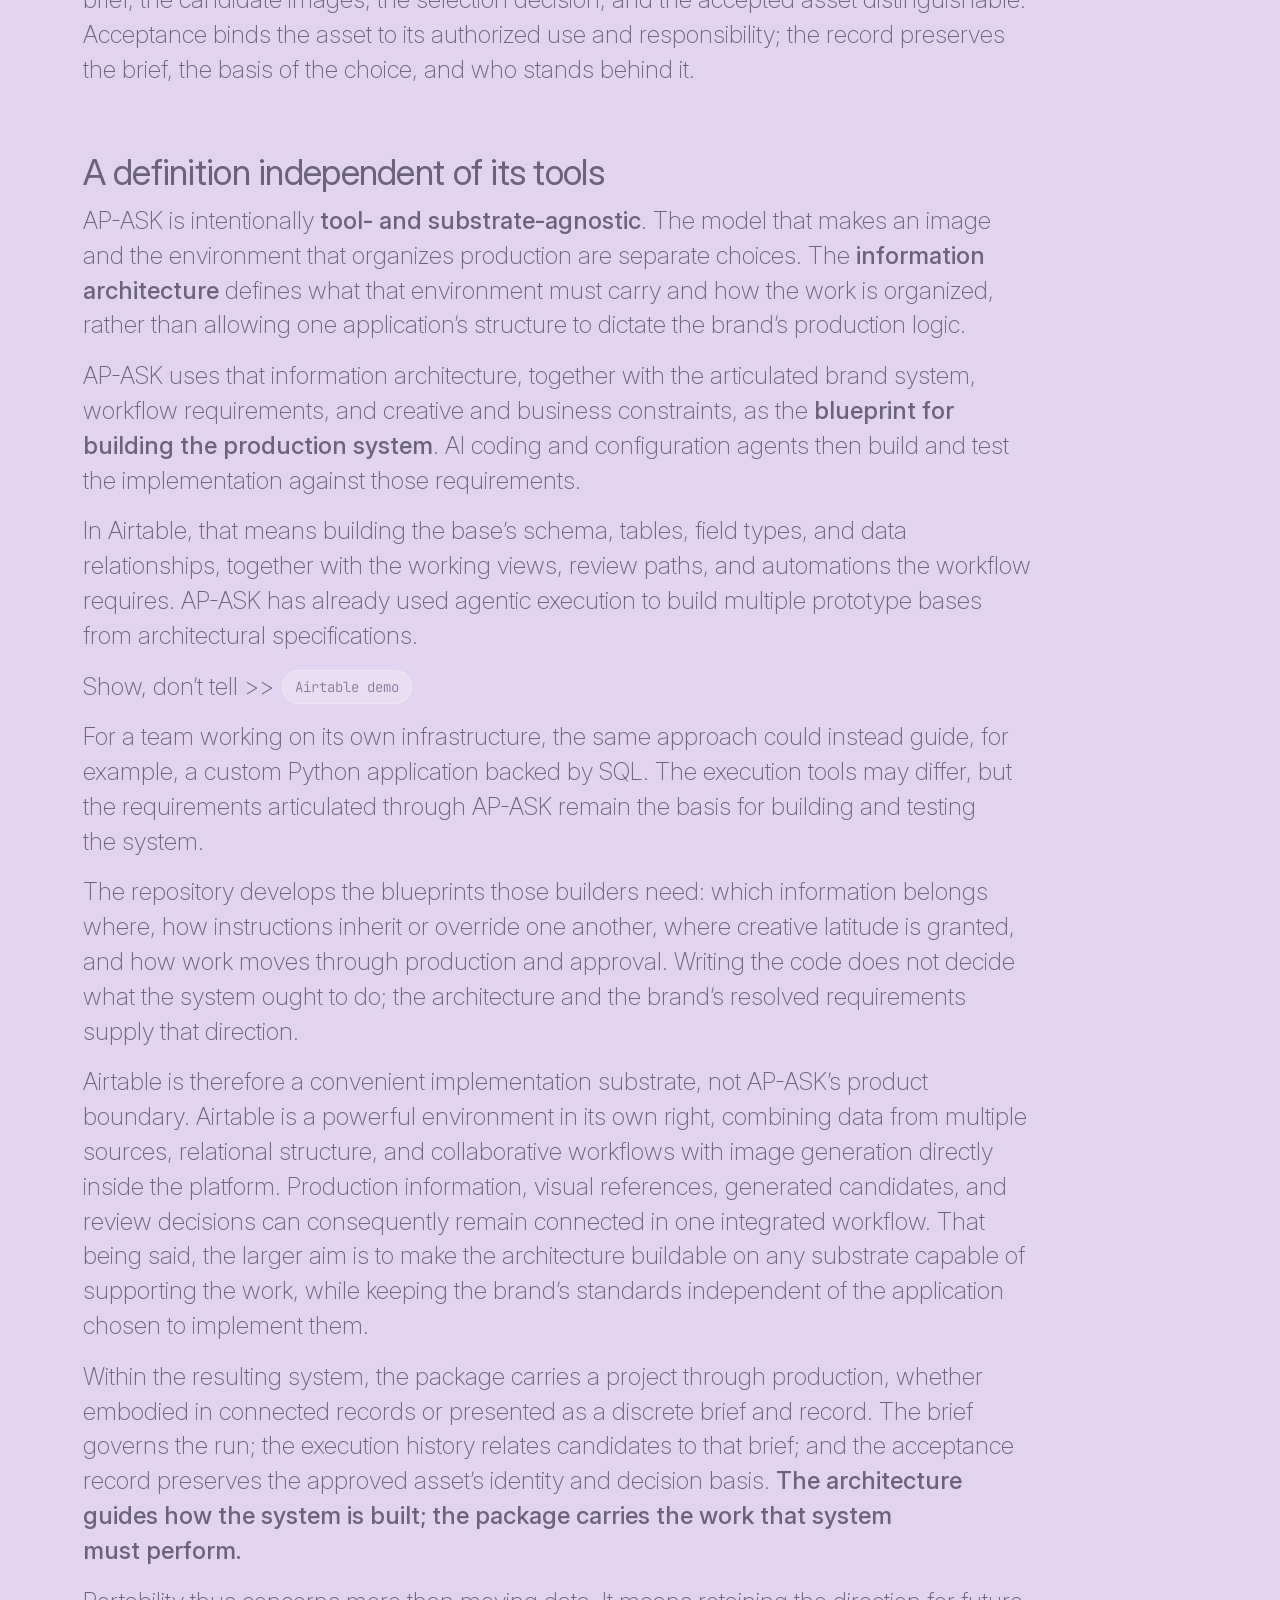
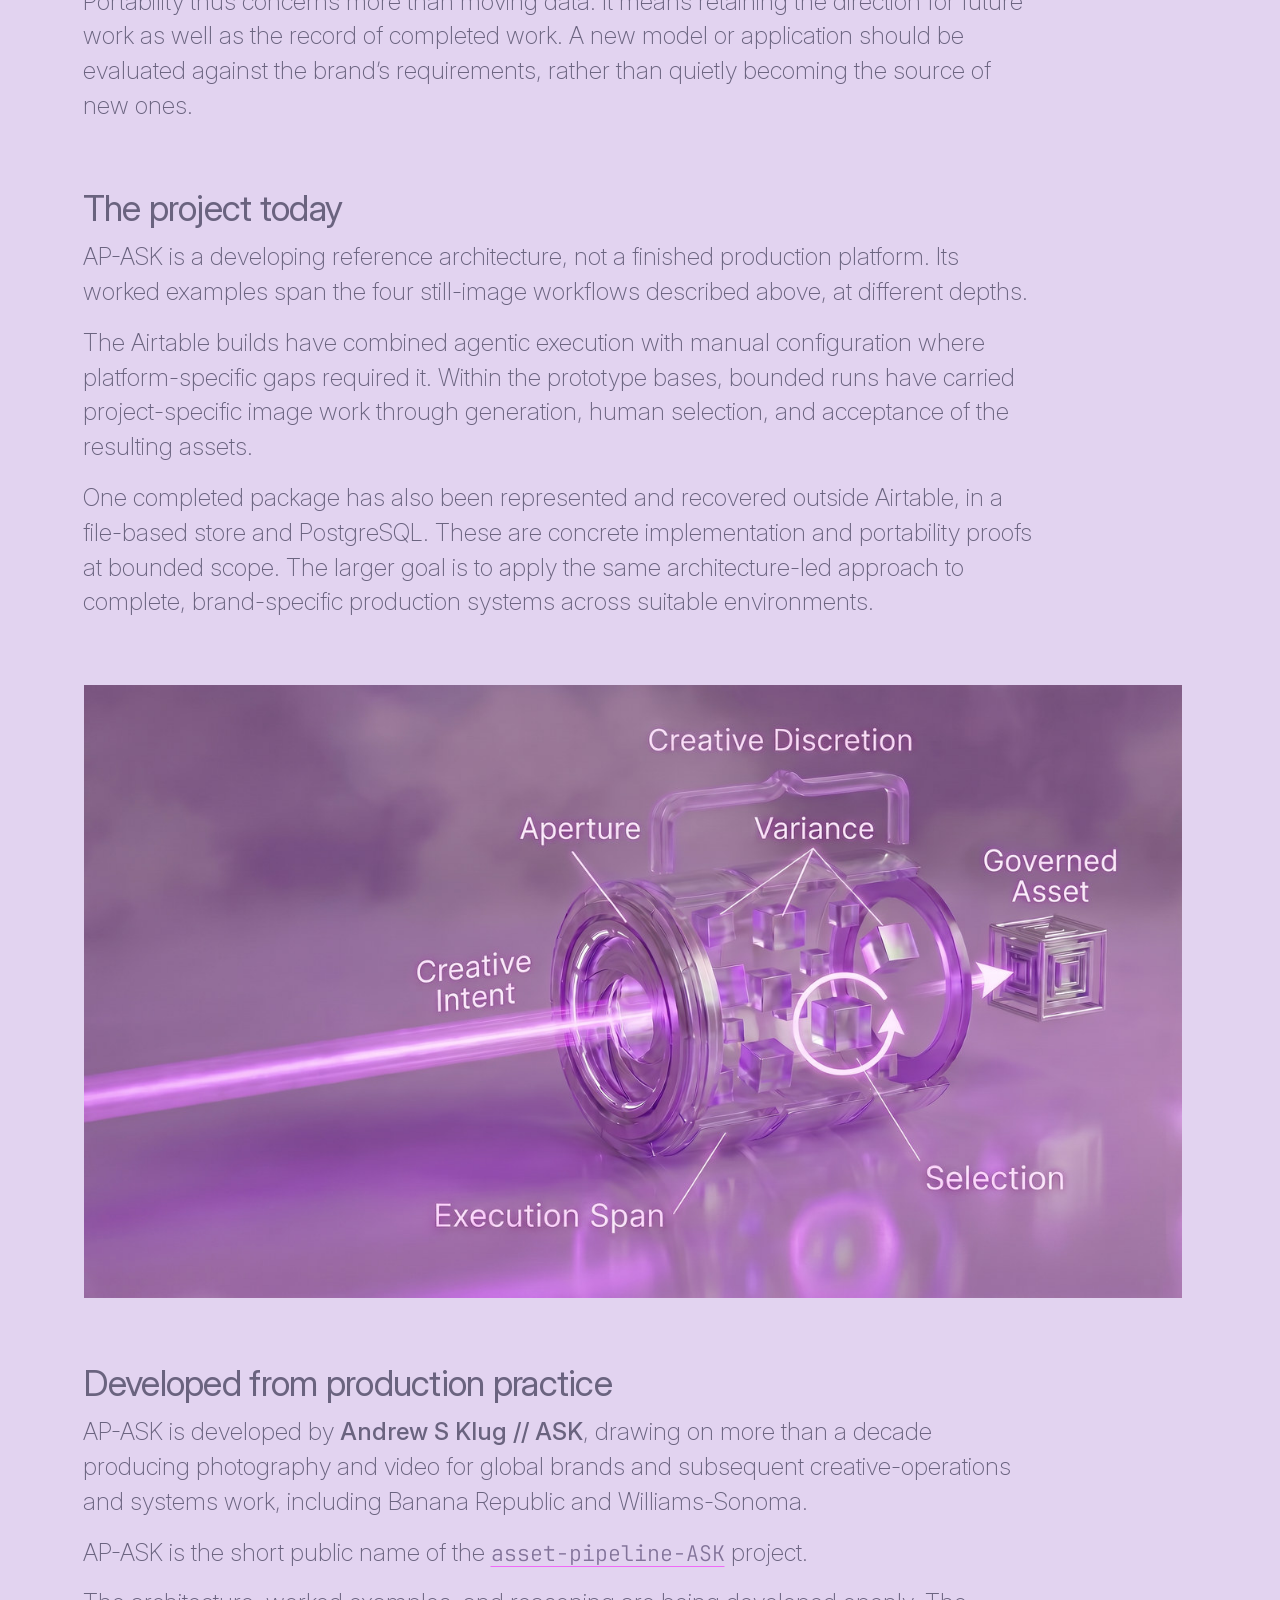
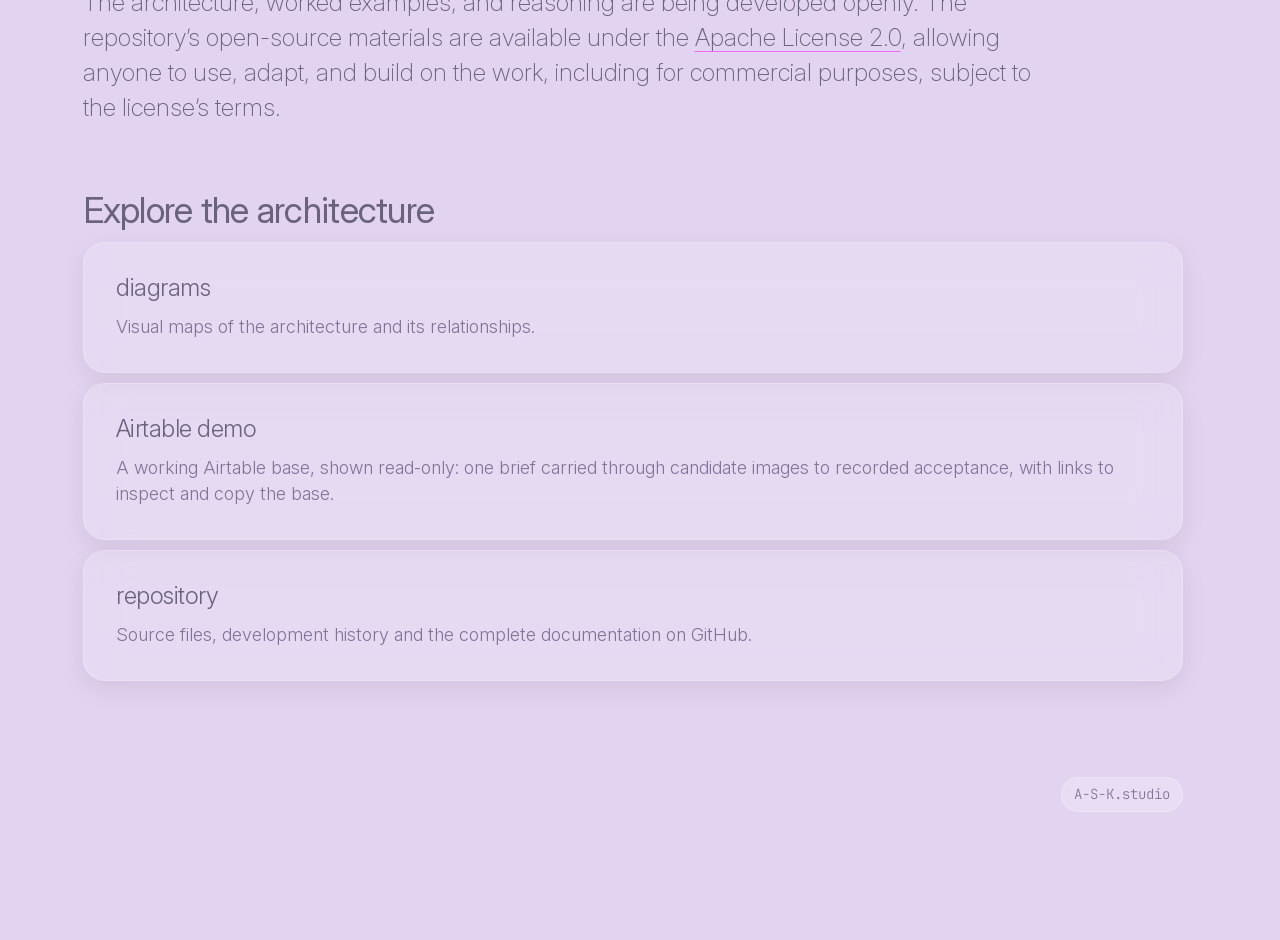
==== commit c336180b: "docs(site): center the inline demo action on its text with the document action row The "Show, don’t " ====
--- a/docs/index.html
+++ b/docs/index.html
@@ -66,8 +66,10 @@
      INLINE ACTION. In "A definition independent of its tools", the paragraph
      on building Airtable bases is followed by one line of its own, "Show,
      don’t tell >>", ending in the Airtable demo action, styled as in the
-     title's line. It sits in the prose, so it keeps the reading measure and
-     wraps with the text.
+     title's line. The line uses the document register's action row
+     (doc-actions), so the text and the pill are centered on each other rather
+     than baseline-aligned. It keeps the reading measure, and on a narrow
+     screen the pill wraps whole.
 
      EXPLORE. After the author section, "Explore the architecture" offers the
      same four destinations as a stack of full-width shared panels, each with
@@ -249,7 +251,7 @@
           <p class="doc-body">AP-ASK is intentionally <strong>tool- and substrate-agnostic</strong>. The model that makes an image and the environment that organizes production are separate choices. The <strong>information architecture</strong> defines what that environment must carry and how the work is organized, rather than allowing one application’s structure to dictate the brand’s production logic.</p>
           <p class="doc-body">AP-ASK uses that information architecture, together with the articulated brand system, workflow requirements, and creative and business constraints, as the <strong>blueprint for building the production system</strong>. AI coding and configuration agents then build and test the implementation against those requirements.</p>
           <p class="doc-body">In Airtable, that means building the base’s schema, tables, field types, and data relationships, together with the working views, review paths, and automations the workflow requires. AP-ASK has already used agentic execution to build multiple prototype bases from architectural specifications.</p>
-          <p class="doc-body">Show, don’t tell &gt;&gt; <a class="surface-action surface-action--secondary" href="https://airtable.com/appAd5MxDJ7PnVBue/shrktCKpBa1RIVSqG" target="_blank" rel="noopener">Airtable demo</a></p>
+          <p class="doc-body doc-actions"><span>Show, don’t tell &gt;&gt;</span> <a class="surface-action surface-action--secondary" href="https://airtable.com/appAd5MxDJ7PnVBue/shrktCKpBa1RIVSqG" target="_blank" rel="noopener">Airtable demo</a></p>
           <p class="doc-body">For a team working on its own infrastructure, the same approach could instead guide, for example, a custom Python application backed by SQL. The execution tools may differ, but the requirements articulated through AP-ASK remain the basis for building and testing the system.</p>
           <p class="doc-body">The repository develops the blueprints those builders need: which information belongs where, how instructions inherit or override one another, where creative latitude is granted, and how work moves through production and approval. Writing the code does not decide what the system ought to do; the architecture and the brand’s resolved requirements supply that direction.</p>
           <p class="doc-body">Airtable is therefore a convenient implementation substrate, not AP-ASK’s product boundary. Airtable is a powerful environment in its own right, combining data from multiple sources, relational structure, and collaborative workflows with image generation directly inside the platform. Production information, visual references, generated candidates, and review decisions can consequently remain connected in one integrated workflow. That being said, the larger aim is to make the architecture buildable on any substrate capable of supporting the work, while keeping the brand’s standards independent of the application chosen to implement them.</p>
